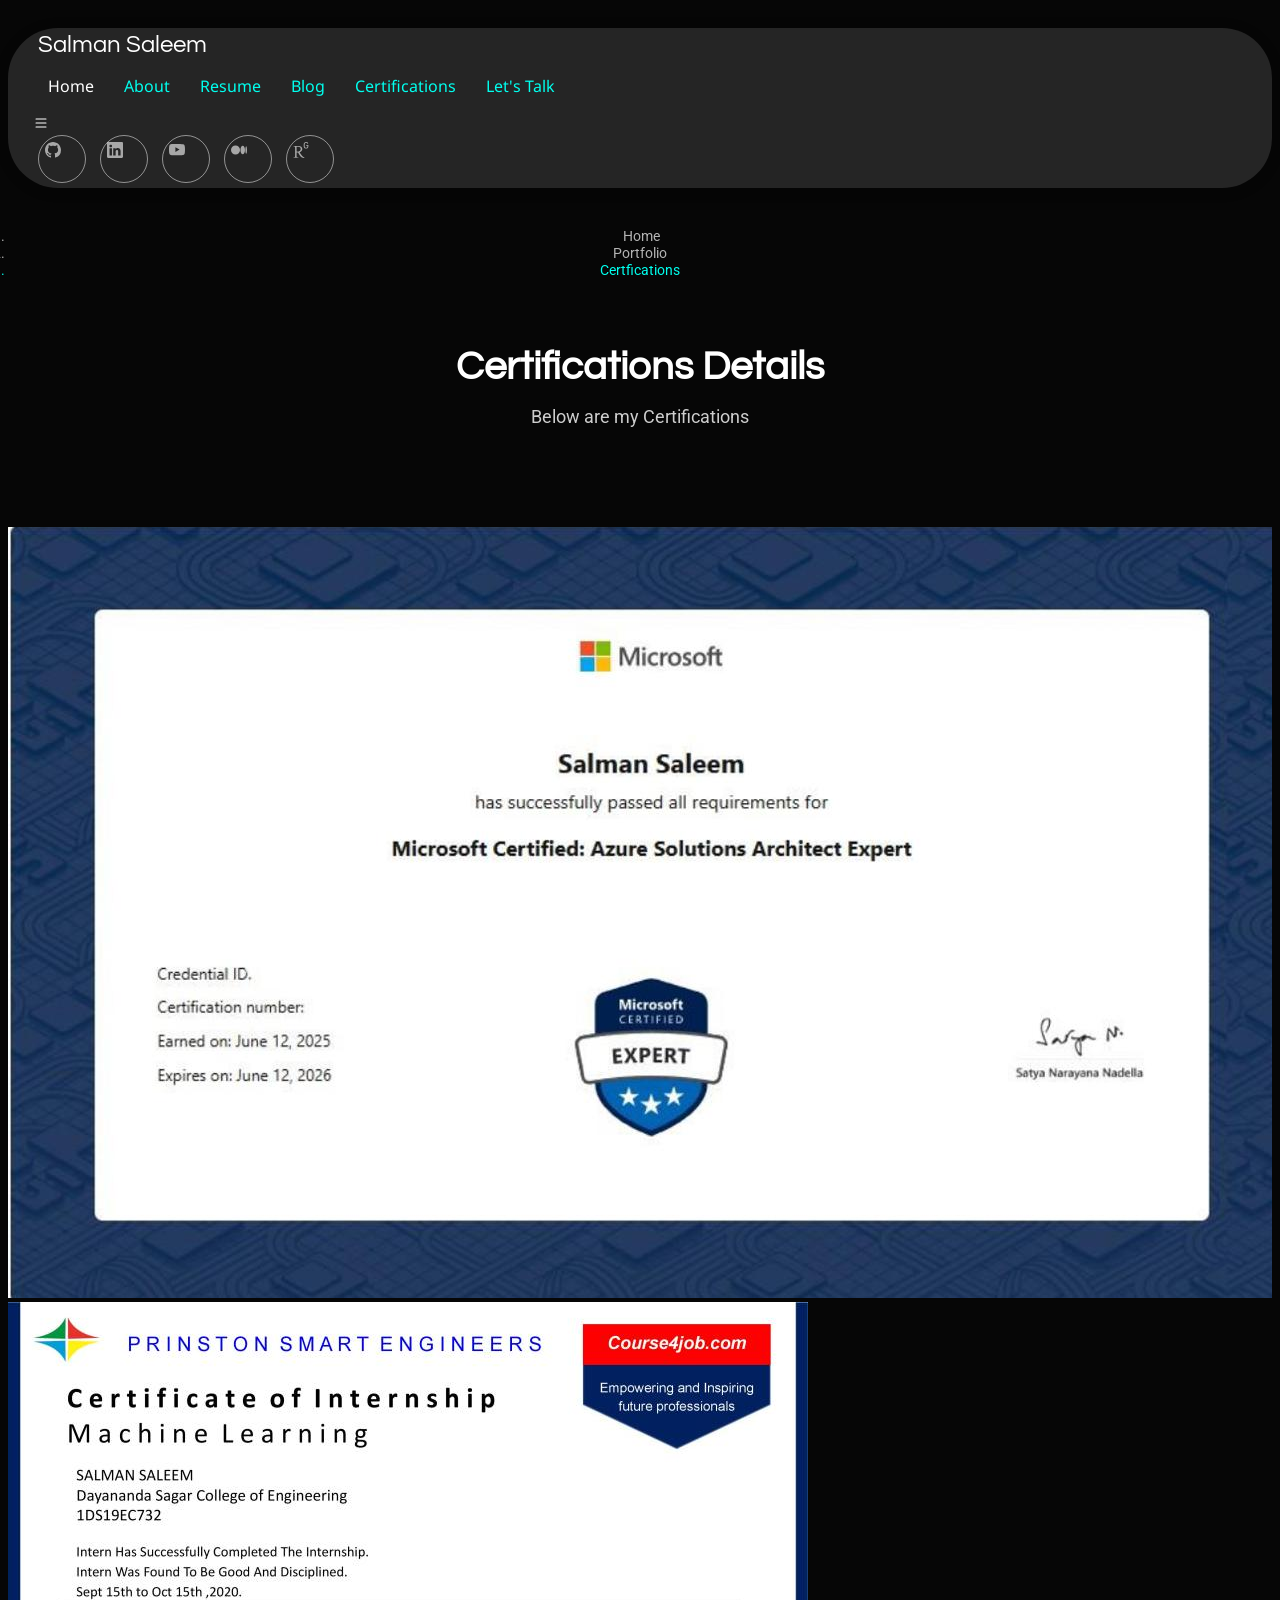
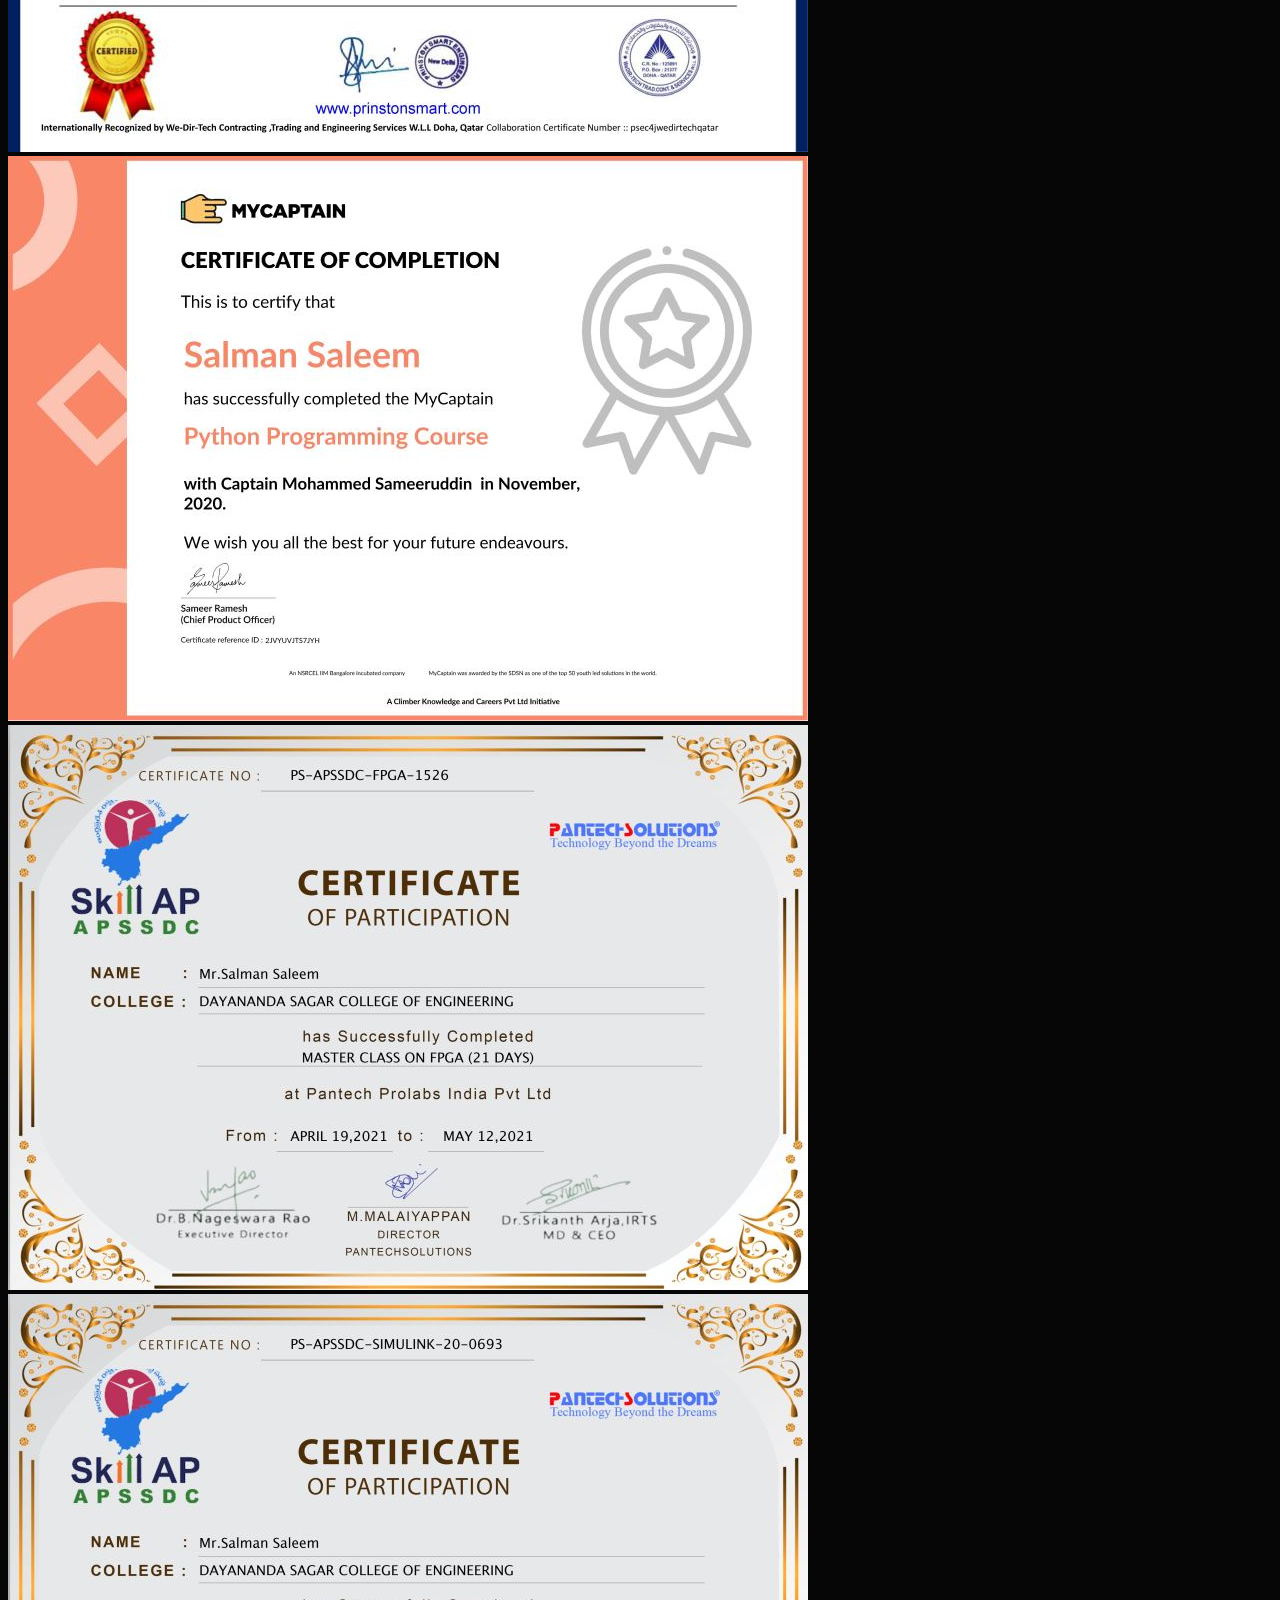
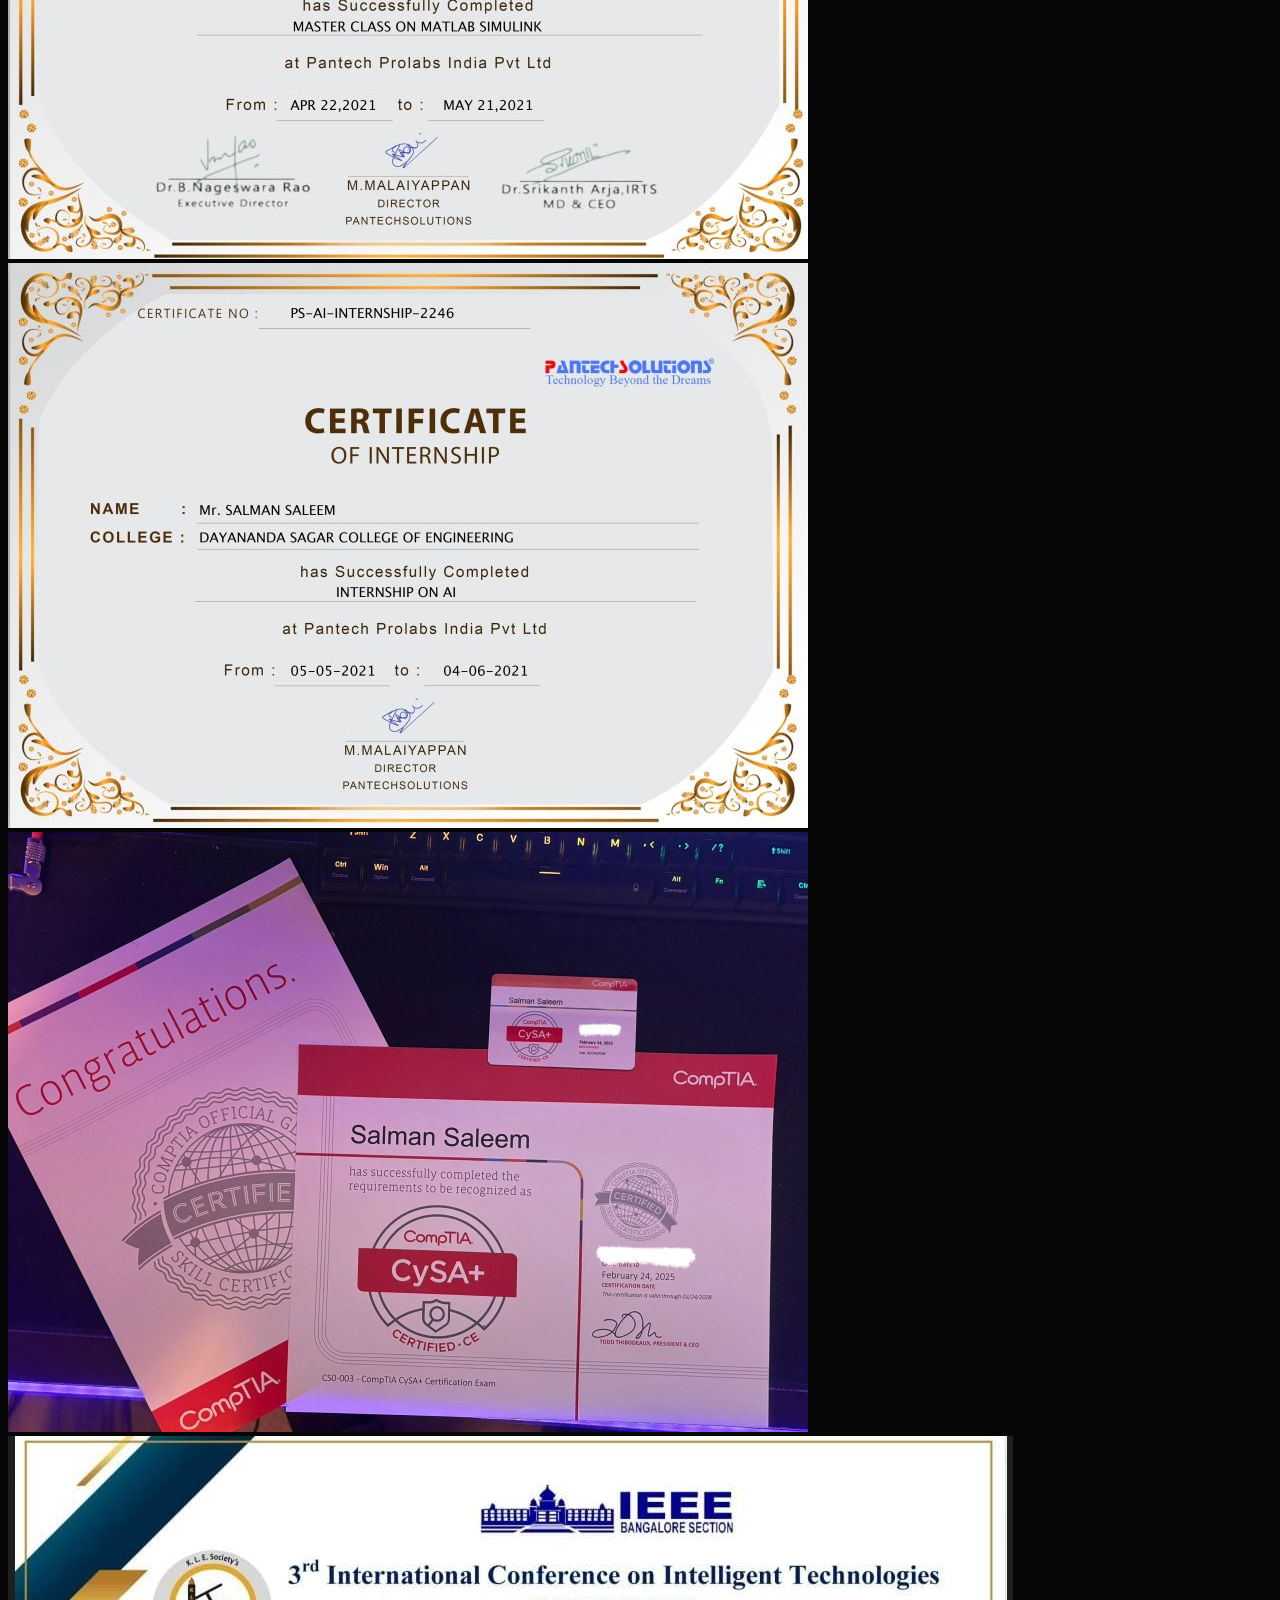
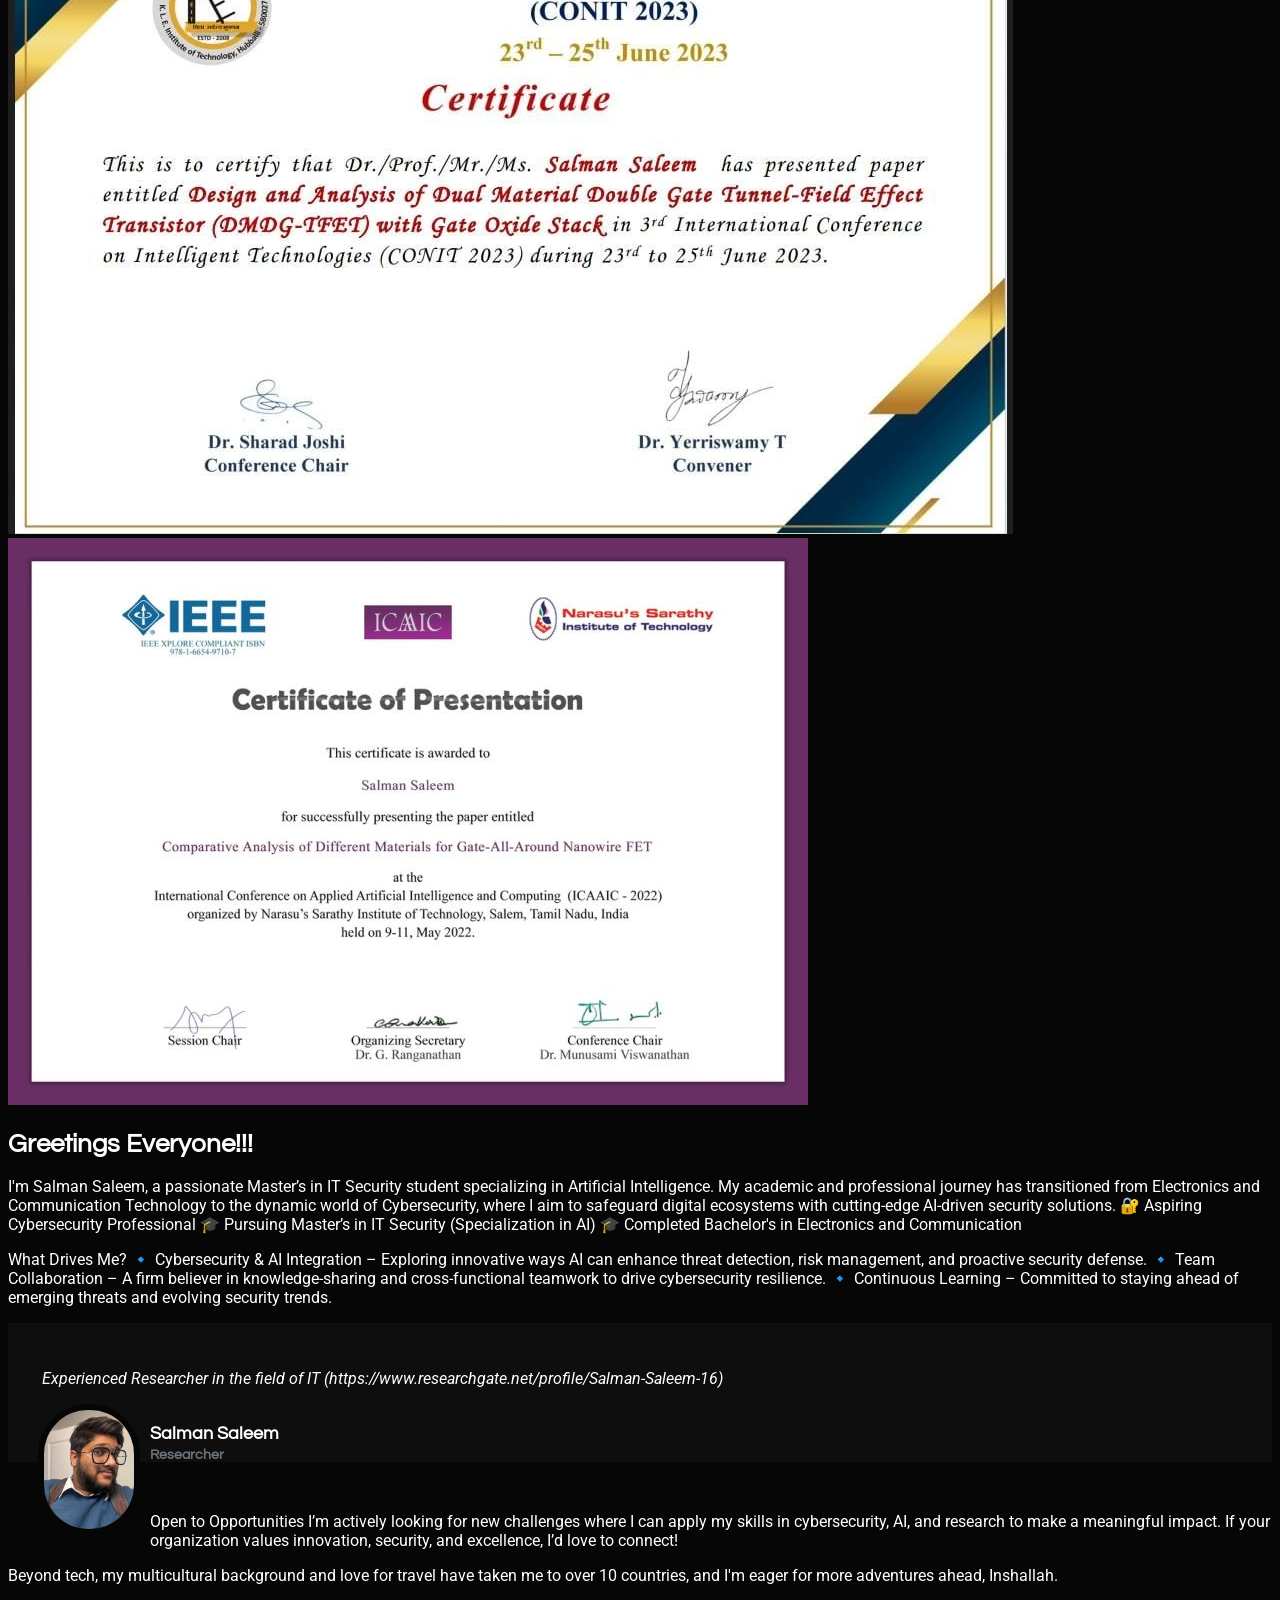
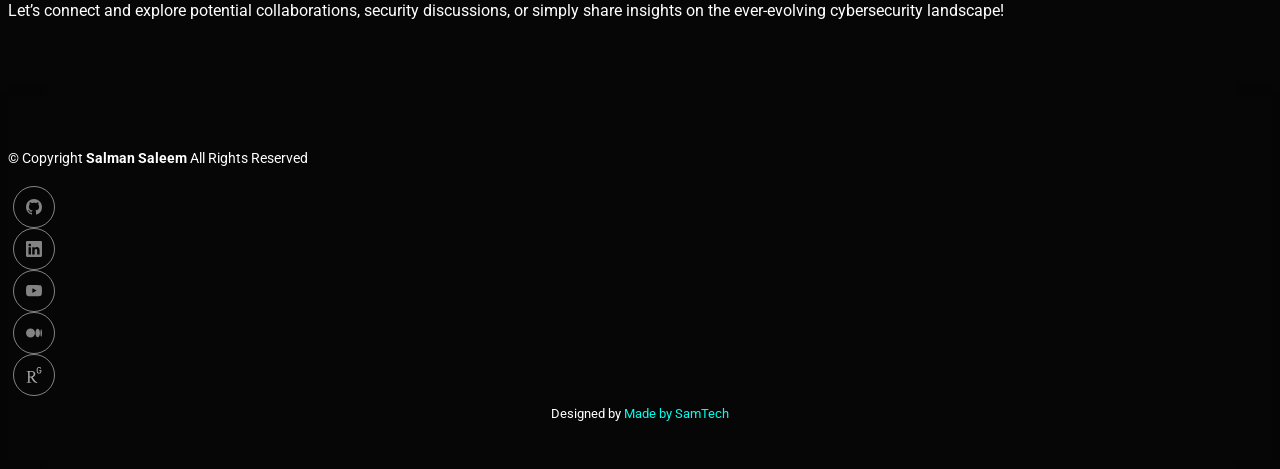
==== certifications.html @ a994460f "Update certifications.html" ====
<!DOCTYPE html>
<html lang="en">

<head>
  <meta charset="utf-8">
  <meta content="width=device-width, initial-scale=1.0" name="viewport">
  <title>Salman Saleem | Portfolio</title>
  <meta name="description" content="">
  <meta name="keywords" content="">

  <!-- Favicons -->
  <link href="assets/img/favicon.png" rel="icon">
  <link href="assets/img/apple-touch-icon.png" rel="apple-touch-icon">

  <!-- Fonts -->
  <link href="https://fonts.googleapis.com" rel="preconnect">
  <link href="https://fonts.gstatic.com" rel="preconnect" crossorigin>
  <link href="https://fonts.googleapis.com/css2?family=Roboto:ital,wght@0,100;0,300;0,400;0,500;0,700;0,900;1,100;1,300;1,400;1,500;1,700;1,900&family=Noto+Sans:ital,wght@0,100;0,200;0,300;0,400;0,500;0,600;0,700;0,800;0,900;1,100;1,200;1,300;1,400;1,500;1,600;1,700;1,800;1,900&family=Questrial:wght@400&display=swap" rel="stylesheet">

  <!-- Vendor CSS Files -->
  <link href="assets/vendor/bootstrap/css/bootstrap.min.css" rel="stylesheet">
  <link href="assets/vendor/bootstrap-icons/bootstrap-icons.css" rel="stylesheet">
  <link href="assets/vendor/aos/aos.css" rel="stylesheet">
  <link href="assets/vendor/glightbox/css/glightbox.min.css" rel="stylesheet">
  <link href="assets/vendor/swiper/swiper-bundle.min.css" rel="stylesheet">

  <!-- Main CSS File -->
  <link href="assets/css/main.css" rel="stylesheet">

  <!-- Custom rotating cards-->
  <link href="css/rotating-card.css" rel="stylesheet" />
  <link href="https://netdna.bootstrapcdn.com/font-awesome/4.5.0/css/font-awesome.min.css" rel="stylesheet" />

  <!-- =======================================================
  * Template Name: EasyFolio
  * Template URL: https://bootstrapmade.com/easyfolio-bootstrap-portfolio-template/
  * Updated: Feb 21 2025 with Bootstrap v5.3.3
  * Author: BootstrapMade.com
  * License: https://bootstrapmade.com/license/
  ======================================================== -->
  <style>

    .text-color-custom-dark{
      color: #858689;
    }
    /* Apply dark mode to the entire website */
/*.dark-mode {
  background-color: #121212;
  color: cyan;
}*/

/* Ensure sections inherit dark mode styles */
/*.dark-mode .header,
.dark-mode .footer,
.dark-mode .hero,
.dark-mode .about,
.dark-mode .services,
.dark-mode .contact,
.dark-mode .portfolio,
.dark-mode .resume {
  background-color: #1a1a1a;
  color: cyan;
}*/

/* Change links to cyan in dark mode */
/*.dark-mode a {
  color: cyan;
}*/

/* Adjust buttons in dark mode */
/*.dark-mode .btn {
  background: cyan;
  color: #1a1a1a;
  border: 1px solid cyan;
}

.dark-mode .btn:hover {
  background: #1a1a1a;
  color: cyan;
}*/

/* Navbar adjustments */
/*.dark-mode .navmenu ul li a {
  color: cyan !important;
}
*/
/* Change dark mode button */
/*.dark-mode-btn {
  background: #1a1a1a;
  color: cyan;
  border: 1px solid cyan;
  padding: 8px 15px;
  cursor: pointer;
  font-size: 14px;
  border-radius: 5px;
}

.dark-mode-btn:hover {
  background: cyan;
  color: #1a1a1a;
}

  .dark-mode {
    background-color: #121212;
    color: cyan;
  }
  .dark-mode .header, 
  .dark-mode .footer {
    background: #1a1a1a;
    color: cyan;
  }
  .dark-mode .hero {
    color: cyan;
  }
  .dark-mode-btn {
    background: #1a1a1a;
    color: cyan;
    border: 1px solid cyan;
    padding: 8px 15px;
    cursor: pointer;
    font-size: 14px;
    border-radius: 5px;
  }
  .dark-mode-btn:hover {
    background: cyan;
    color: #1a1a1a;
  }*/


.Cert_icons_about{
  width: 100px;
  height: 100px;
}
.form-control::placeholder { 
            color: grey;
}
input::placeholder {
    color: grey !important;
}
textarea::placeholder {
       color: grey !important;
}



/*changing text code*/
     .text-animation span {
        display: inline-block;
        opacity: 0;
        transition: opacity 0.5s ease-in-out;
      }
     .text-rotate-color {
          color: #00ffee;
        }
      /* Centering elements on mobile */
      /* Centering elements on mobile */
      @media (max-width: 767.98px) {
        .home-content h3{
          text-align: center;
        }
        .social-icons, .btn-group {
          justify-content: center;
        }
        h3.text-animation {
          display: flex;
          justify-content: center;
          text-align: center;
          margin-left:35px;
        }
        #changing-text{
          margin-left: 15px;
          color: var(--accent-color);
        }
        .text-rotate-color {
          color: #00ffee;
        }
      }

    .home-img{
  border-radius: 50%;
}
.home-img img {
  position: relative;
  top: 3rem;
  width: 32vw;
  height: 32vw;
  border-radius: 50%;
  box-shadow: 0 0 25px var(--main-color);
  cursor: pointer;
  transition: 0.4s ease-in-out;
}
.home-img img:hover{
  box-shadow: 0 0 25px var(--main-color),
              0 0 50px var(--main-color),
              0 0 100px var(--main-color);
}
.header-social-links a {
    display: flex;
    align-items: center;
    justify-content: center;
    width: 40px;
    height: 40px;
    border-radius: 50%;
    border: 1px solid
 color-mix(in srgb, var(--default-color), transparent 50%);
    font-size: 16px;
    color: 
 color-mix(in srgb, var(--default-color), transparent 50%);
    margin: 0 5px;
    transition: 0.3s;
  padding-top: 6px;
</style>

</head>

<body class="index-page dark-background" >

  <header id="header" class="header d-flex align-items-center sticky-top">
    <div class="header-container container-fluid container-xl position-relative d-flex align-items-center justify-content-between dark-background">

      <a href="index.html" class="logo d-flex align-items-center me-auto me-xl-0">
        <!-- Uncomment the line below if you also wish to use an image logo -->
        <!-- <img src="assets/img/logo.webp" alt=""> -->
        <h1 class="sitename">Salman Saleem</h1>
      </a>

      <nav id="navmenu" class="navmenu">
        <ul>
          <li><a href="#hero" class="active">Home</a></li>
          <li><a href="#about">About</a></li>
          <li><a href="#resume">Resume</a></li>
          <li><a href="https://medium.com/@salmansaleem9903">Blog</a></li>
          <!--<li><a href="#Trophies">Certifications</a></li>-->
          <!--<li class="dropdown"><a href="#"><span>Dropdown</span> <i class="bi bi-chevron-down toggle-dropdown"></i></a>
            <ul>
              <li><a href="#">Dropdown 1</a></li>
              <li class="dropdown"><a href="#"><span>Deep Dropdown</span> <i class="bi bi-chevron-down toggle-dropdown"></i></a>
                <ul>
                  <li><a href="#">Deep Dropdown 1</a></li>
                  <li><a href="#">Deep Dropdown 2</a></li>
                  <li><a href="#">Deep Dropdown 3</a></li>
                  <li><a href="#">Deep Dropdown 4</a></li>
                  <li><a href="#">Deep Dropdown 5</a></li>
                </ul>
              </li>
              <li><a href="#">Dropdown 2</a></li>
              <li><a href="#">Dropdown 3</a></li>
              <li><a href="#">Dropdown 4</a></li>
            </ul>
          </li>-->
          <li><a href="certifications.html">Certifications</a></li>
          <li><a href="#contact">Let's Talk</a></li>
        </ul>
        <svg xmlns="http://www.w3.org/2000/svg" width="16" height="16" fill="currentColor" class="mobile-nav-toggle d-xl-none bi bi-list" viewBox="0 0 16 16">
          <path fill-rule="evenodd" d="M2.5 12a.5.5 0 0 1 .5-.5h10a.5.5 0 0 1 0 1H3a.5.5 0 0 1-.5-.5m0-4a.5.5 0 0 1 .5-.5h10a.5.5 0 0 1 0 1H3a.5.5 0 0 1-.5-.5m0-4a.5.5 0 0 1 .5-.5h10a.5.5 0 0 1 0 1H3a.5.5 0 0 1-.5-.5"/>
        </svg>
      </nav>
      <!--<button id="darkModeToggle" class="dark-mode-btn">🌙</button>-->

      <!--<div class="header-social-links"> -->
        <div class="header-social-links d-flex justify-content-center">
        <!--<a href="#" class="twitter">
             <svg xmlns="http://www.w3.org/2000/svg" width="16" height="16" fill="currentColor" class="bi bi-twitter" viewBox="0 0 16 16">
                <path d="M5.026 15c6.038 0 9.341-5.003 9.341-9.334q.002-.211-.006-.422A6.7 6.7 0 0 0 16 3.542a6.7 6.7 0 0 1-1.889.518 3.3 3.3 0 0 0 1.447-1.817 6.5 6.5 0 0 1-2.087.793A3.286 3.286 0 0 0 7.875 6.03a9.32 9.32 0 0 1-6.767-3.429 3.29 3.29 0 0 0 1.018 4.382A3.3 3.3 0 0 1 .64 6.575v.045a3.29 3.29 0 0 0 2.632 3.218 3.2 3.2 0 0 1-.865.115 3 3 0 0 1-.614-.057 3.28 3.28 0 0 0 3.067 2.277A6.6 6.6 0 0 1 .78 13.58a6 6 0 0 1-.78-.045A9.34 9.34 0 0 0 5.026 15"/>
            </svg>
        </a>-->
        <a href="https://github.com/salmansaleem5123" class="github">
          <svg xmlns="http://www.w3.org/2000/svg" width="16" height="16" fill="currentColor" class="bi bi-github" viewBox="0 0 16 16">
            <path d="M8 0C3.58 0 0 3.58 0 8c0 3.54 2.29 6.53 5.47 7.59.4.07.55-.17.55-.38 0-.19-.01-.82-.01-1.49-2.01.37-2.53-.49-2.69-.94-.09-.23-.48-.94-.82-1.13-.28-.15-.68-.52-.01-.53.63-.01 1.08.58 1.23.82.72 1.21 1.87.87 2.33.66.07-.52.28-.87.51-1.07-1.78-.2-3.64-.89-3.64-3.95 0-.87.31-1.59.82-2.15-.08-.2-.36-1.02.08-2.12 0 0 .67-.21 2.2.82.64-.18 1.32-.27 2-.27s1.36.09 2 .27c1.53-1.04 2.2-.82 2.2-.82.44 1.1.16 1.92.08 2.12.51.56.82 1.27.82 2.15 0 3.07-1.87 3.75-3.65 3.95.29.25.54.73.54 1.48 0 1.07-.01 1.93-.01 2.2 0 .21.15.46.55.38A8.01 8.01 0 0 0 16 8c0-4.42-3.58-8-8-8"/>
          </svg>
        </a>
        <a href="https://www.linkedin.com/in/salmansaleem5123/" class="linkedin">
          <svg xmlns="http://www.w3.org/2000/svg" width="16" height="16" fill="currentColor" class="bi bi-linkedin" viewBox="0 0 16 16">
            <path d="M0 1.146C0 .513.526 0 1.175 0h13.65C15.474 0 16 .513 16 1.146v13.708c0 .633-.526 1.146-1.175 1.146H1.175C.526 16 0 15.487 0 14.854zm4.943 12.248V6.169H2.542v7.225zm-1.2-8.212c.837 0 1.358-.554 1.358-1.248-.015-.709-.52-1.248-1.342-1.248S2.4 3.226 2.4 3.934c0 .694.521 1.248 1.327 1.248zm4.908 8.212V9.359c0-.216.016-.432.08-.586.173-.431.568-.878 1.232-.878.869 0 1.216.662 1.216 1.634v3.865h2.401V9.25c0-2.22-1.184-3.252-2.764-3.252-1.274 0-1.845.7-2.165 1.193v.025h-.016l.016-.025V6.169h-2.4c.03.678 0 7.225 0 7.225z"/>
          </svg>   
        </a>
        <a href="https://www.youtube.com/@salmansaleem3989" class="youtube">
          <svg xmlns="http://www.w3.org/2000/svg" width="16" height="16" fill="currentColor" class="bi bi-youtube" viewBox="0 0 16 16">
              <path d="M8.051 1.999h.089c.822.003 4.987.033 6.11.335a2.01 2.01 0 0 1 1.415 1.42c.101.38.172.883.22 1.402l.01.104.022.26.008.104c.065.914.073 1.77.074 1.957v.075c-.001.194-.01 1.108-.082 2.06l-.008.105-.009.104c-.05.572-.124 1.14-.235 1.558a2.01 2.01 0 0 1-1.415 1.42c-1.16.312-5.569.334-6.18.335h-.142c-.309 0-1.587-.006-2.927-.052l-.17-.006-.087-.004-.171-.007-.171-.007c-1.11-.049-2.167-.128-2.654-.26a2.01 2.01 0 0 1-1.415-1.419c-.111-.417-.185-.986-.235-1.558L.09 9.82l-.008-.104A31 31 0 0 1 0 7.68v-.123c.002-.215.01-.958.064-1.778l.007-.103.003-.052.008-.104.022-.26.01-.104c.048-.519.119-1.023.22-1.402a2.01 2.01 0 0 1 1.415-1.42c.487-.13 1.544-.21 2.654-.26l.17-.007.172-.006.086-.003.171-.007A100 100 0 0 1 7.858 2zM6.4 5.209v4.818l4.157-2.408z"/>
          </svg>
        </a>
        <a href="https://medium.com/@salmansaleem9903" class="medium">
          <svg xmlns="http://www.w3.org/2000/svg" width="16" height="16" fill="currentColor" class="bi bi-medium" viewBox="0 0 16 16">
  <path d="M9.025 8c0 2.485-2.02 4.5-4.513 4.5A4.506 4.506 0 0 1 0 8c0-2.486 2.02-4.5 4.512-4.5A4.506 4.506 0 0 1 9.025 8m4.95 0c0 2.34-1.01 4.236-2.256 4.236S9.463 10.339 9.463 8c0-2.34 1.01-4.236 2.256-4.236S13.975 5.661 13.975 8M16 8c0 2.096-.355 3.795-.794 3.795-.438 0-.793-1.7-.793-3.795 0-2.096.355-3.795.794-3.795.438 0 .793 1.699.793 3.795"/>
</svg>
        </a>
        <a href="https://www.researchgate.net/profile/Salman-Saleem-16?ev=hdr_xprf" class="researchgate">
          <svg role="img" viewBox="0 0 16 16" xmlns="http://www.w3.org/2000/svg" id="Researchgate--Streamline-Simple-Icons" height="16" width="16">
  <path d="M13.057333333333332 0c-0.5453333333333332 0 -1.0053333333333332 0.12666666666666665 -1.382 0.3766666666666666 -0.3753333333333333 0.2513333333333333 -0.6466666666666666 0.624 -0.8086666666666666 1.1199999999999999a2.1286666666666667 2.1286666666666667 0 0 0 -0.07466666666666666 0.29133333333333333 5.576666666666666 5.576666666666666 0 0 0 -0.052 0.35333333333333333 6 6 0 0 0 -0.03333333333333333 0.48466666666666663c-0.006666666666666666 0.18799999999999997 -0.008666666666666666 0.414 -0.008666666666666666 0.6773333333333333a20.74733333333333 20.748666666666665 0 0 0 0.009333333333333332 0.6779999999999999 6 6 0 0 0 0.03333333333333333 0.48466666666666663 5.297333333333333 5.297333333333333 0 0 0 0.05133333333333333 0.35333333333333333h-0.003333333333333333a2.2226666666666666 2.2226666666666666 0 0 0 0.07533333333333334 0.292c0.16333333333333333 0.4953333333333333 0.43333333333333335 0.8686666666666666 0.8093333333333332 1.1199999999999999 0.3766666666666666 0.25066666666666665 0.8373333333333333 0.37599999999999995 1.3833333333333333 0.37599999999999995 0.5333333333333333 0 1.024 -0.142 1.4033333333333333 -0.40199999999999997 0.37999999999999995 -0.26 0.6266666666666666 -0.6106666666666667 0.7833333333333333 -1.0999999999999999 0.050666666666666665 -0.15666666666666665 0.09 -0.372 0.118 -0.62a7.266666666666667 7.266666666666667 0 0 0 0.028666666666666663 -0.8046666666666666v-0.5466666666666666c0 -0.06333333333333332 -0.03133333333333333 -0.09466666666666665 -0.09333333333333334 -0.09466666666666665h-2.0426666666666664c-0.06266666666666666 0 -0.09333333333333334 0.03133333333333333 -0.09333333333333334 0.09399999999999999v0.6373333333333333c0 0.06266666666666666 0.030666666666666665 0.09333333333333334 0.09333333333333334 0.09333333333333334h1.1106666666666665c0.03733333333333333 0 0.056 0.019999999999999997 0.056 0.057333333333333326 0 0.24 0 0.41333333333333333 -0.023999999999999997 0.5766666666666667 -0.025333333333333333 0.16266666666666665 -0.06666666666666667 0.298 -0.09799999999999999 0.40399999999999997 -0.072 0.25666666666666665 -0.23199999999999998 0.44266666666666665 -0.42533333333333334 0.584 -0.1933333333333333 0.1413333333333333 -0.492 0.2333333333333333 -0.8180000000000001 0.2333333333333333 -0.36333333333333334 0 -0.6006666666666667 -0.09999999999999999 -0.8066666666666666 -0.2353333333333333 -0.204 -0.13533333333333333 -0.3446666666666667 -0.30266666666666664 -0.44666666666666666 -0.61a2.0906666666666665 2.0906666666666665 0 0 1 -0.09799999999999999 -0.508 11.577333333333332 11.578 0 0 1 -0.02266666666666667 -0.43733333333333335c-0.006666666666666666 -0.17333333333333334 -0.009333333333333332 -0.3813333333333333 -0.009333333333333332 -0.6259999999999999a17.600666666666665 17.601999999999997 0 0 1 0.009333333333333332 -0.6253333333333333 10.547333333333333 10.547999999999998 0 0 1 0.023333333333333334 -0.43733333333333335 2.1266666666666665 2.1266666666666665 0 0 1 0.09866666666666665 -0.5066666666666666 1.2599999999999998 1.2599999999999998 0 0 1 0.49466666666666664 -0.6733333333333333c0.2293333333333333 -0.16266666666666665 0.3953333333333333 -0.23466666666666663 0.758 -0.23466666666666663 0.33866666666666667 0 0.5433333333333332 0.064 0.7626666666666666 0.20199999999999999 0.22 0.13799999999999998 0.352 0.32799999999999996 0.5093333333333333 0.6166666666666667 0.03133333333333333 0.06266666666666666 0.074 0.07866666666666666 0.132 0.04666666666666667l0.696 -0.2866666666666666c0.049999999999999996 -0.032 0.06 -0.07666666666666666 0.028 -0.13266666666666665a2.3659999999999997 2.3659999999999997 0 0 0 -0.31066666666666665 -0.49466666666666664 2 2 0 0 0 -0.45266666666666666 -0.4046666666666666 2.208666666666667 2.208666666666667 0 0 0 -0.602 -0.2733333333333333A2.7119999999999997 2.7119999999999997 0 0 0 13.057333333333332 0zM5.478 3.8906666666666667c-1.1266666666666665 0 -2.024 0.057333333333333326 -2.8646666666666665 0.057333333333333326 -0.7639999999999999 0 -1.5273333333333332 0 -2.0046666666666666 -0.019333333333333334v0.5539999999999999l0.7253333333333334 0.13333333333333333c0.496 0.09599999999999999 0.7826666666666666 0.3253333333333333 0.7826666666666666 1.5093333333333332v7.525333333333333c0 1.1846666666666665 -0.2866666666666666 1.4133333333333333 -0.7826666666666666 1.5086666666666666l-0.7253333333333334 0.13333333333333333v0.5546666666666666c0.5153333333333333 -0.019333333333333334 1.4133333333333333 -0.057333333333333326 2.3099999999999996 -0.057333333333333326 0.86 0 1.9673333333333334 0.038 2.4446666666666665 0.057333333333333326v-0.5539999999999999l-0.9933333333333333 -0.13333333333333333c-0.5153333333333333 -0.07666666666666666 -0.7826666666666666 -0.32466666666666666 -0.7826666666666666 -1.5093333333333332v-3.189333333333333c0.4586666666666666 0.038 0.86 0.038 1.4706666666666666 0.038 1.1653333333333333 2.082 2.2733333333333334 3.648 2.9033333333333333 4.373333333333333 0.5733333333333333 0.688 1.4513333333333334 1.1273333333333333 2.559333333333333 1.1273333333333333 0.32466666666666666 0 0.6686666666666665 -0.057333333333333326 0.8786666666666667 -0.15333333333333332v-0.496c-0.6873333333333332 0 -1.3753333333333333 -0.4773333333333333 -1.8719999999999999 -1.012 -0.84 -0.9173333333333332 -1.9666666666666668 -2.388 -2.9033333333333333 -4.049333333333333 1.5466666666666664 -0.36333333333333334 2.6933333333333334 -1.8146666666666667 2.6933333333333334 -3.2666666666666666 0 -2.1386666666666665 -1.6613333333333333 -3.132 -3.8386666666666667 -3.132zm-0.3433333333333333 0.86c1.604 0 2.559333333333333 0.84 2.559333333333333 2.368 0 1.5086666666666666 -1.0313333333333332 2.521333333333333 -2.7313333333333336 2.521333333333333 -0.6493333333333333 0 -0.9359999999999999 -0.019999999999999997 -1.3753333333333333 -0.057333333333333326v-4.793333333333333c0.44 -0.03933333333333333 1.0313333333333332 -0.03933333333333333 1.5466666666666664 -0.03933333333333333z" fill="#a8a8a8" stroke-width="0.6667"></path>
</svg>
        </a>
        <!--<a href="#" class="instagram">
          <svg xmlns="http://www.w3.org/2000/svg" width="16" height="16" fill="currentColor" class="bi bi-instagram" viewBox="0 0 16 16">
            <path d="M8 0C5.829 0 5.556.01 4.703.048 3.85.088 3.269.222 2.76.42a3.9 3.9 0 0 0-1.417.923A3.9 3.9 0 0 0 .42 2.76C.222 3.268.087 3.85.048 4.7.01 5.555 0 5.827 0 8.001c0 2.172.01 2.444.048 3.297.04.852.174 1.433.372 1.942.205.526.478.972.923 1.417.444.445.89.719 1.416.923.51.198 1.09.333 1.942.372C5.555 15.99 5.827 16 8 16s2.444-.01 3.298-.048c.851-.04 1.434-.174 1.943-.372a3.9 3.9 0 0 0 1.416-.923c.445-.445.718-.891.923-1.417.197-.509.332-1.09.372-1.942C15.99 10.445 16 10.173 16 8s-.01-2.445-.048-3.299c-.04-.851-.175-1.433-.372-1.941a3.9 3.9 0 0 0-.923-1.417A3.9 3.9 0 0 0 13.24.42c-.51-.198-1.092-.333-1.943-.372C10.443.01 10.172 0 7.998 0zm-.717 1.442h.718c2.136 0 2.389.007 3.232.046.78.035 1.204.166 1.486.275.373.145.64.319.92.599s.453.546.598.92c.11.281.24.705.275 1.485.039.843.047 1.096.047 3.231s-.008 2.389-.047 3.232c-.035.78-.166 1.203-.275 1.485a2.5 2.5 0 0 1-.599.919c-.28.28-.546.453-.92.598-.28.11-.704.24-1.485.276-.843.038-1.096.047-3.232.047s-2.39-.009-3.233-.047c-.78-.036-1.203-.166-1.485-.276a2.5 2.5 0 0 1-.92-.598 2.5 2.5 0 0 1-.6-.92c-.109-.281-.24-.705-.275-1.485-.038-.843-.046-1.096-.046-3.233s.008-2.388.046-3.231c.036-.78.166-1.204.276-1.486.145-.373.319-.64.599-.92s.546-.453.92-.598c.282-.11.705-.24 1.485-.276.738-.034 1.024-.044 2.515-.045zm4.988 1.328a.96.96 0 1 0 0 1.92.96.96 0 0 0 0-1.92m-4.27 1.122a4.109 4.109 0 1 0 0 8.217 4.109 4.109 0 0 0 0-8.217m0 1.441a2.667 2.667 0 1 1 0 5.334 2.667 2.667 0 0 1 0-5.334"/>
          </svg>
        </a>
        <a href="#" class="facebook">
          <svg xmlns="http://www.w3.org/2000/svg" width="16" height="16" fill="currentColor" class="bi bi-facebook" viewBox="0 0 16 16">
            <path d="M16 8.049c0-4.446-3.582-8.05-8-8.05C3.58 0-.002 3.603-.002 8.05c0 4.017 2.926 7.347 6.75 7.951v-5.625h-2.03V8.05H6.75V6.275c0-2.017 1.195-3.131 3.022-3.131.876 0 1.791.157 1.791.157v1.98h-1.009c-.993 0-1.303.621-1.303 1.258v1.51h2.218l-.354 2.326H9.25V16c3.824-.604 6.75-3.934 6.75-7.951"/>
          </svg>
        </a>-->
       
      </div>

    </div>
  </header>
<!-- end of header segment-->
  
  <main class="main">

    <!-- Page Title -->
    <div class="page-title dark-background"">
      <div class="breadcrumbs">
        <nav aria-label="breadcrumb">
          <ol class="breadcrumb">
            <li class="breadcrumb-item"><a href="#"><i class="bi bi-house"></i> Home</a></li>
            <li class="breadcrumb-item"><a href="#">Portfolio</a></li>
            <li class="breadcrumb-item active current">Certfications</li>
          </ol>
        </nav>
      </div>

      <div class="title-wrapper dark-background">
        <h1>Certifications Details</h1>
        <p>Below are my Certifications</p>
      </div>
    </div><!-- End Page Title -->

    <!-- Portfolio Details Section -->
    <section id="portfolio-details" class="portfolio-details section">

      <div class="container" data-aos="fade-up">

        <div class="row gy-4 g-lg-5">
          <div class="col-lg-6">
            <img src="assets/img/portfolio/azure_SA_Expert.jpeg" class="img-fluid mb-4" alt="">
            <img src="assets/img/portfolio/cert_7.jpeg" class="img-fluid mb-4" alt="">
            <img src="assets/img/portfolio/cert_6.jpeg" class="img-fluid mb-4" alt="">
            <img src="assets/img/portfolio/cert_5.jpeg" class="img-fluid mb-4" alt="">
            <img src="assets/img/portfolio/cert_4.jpeg" class="img-fluid mb-4" alt="">
            <img src="assets/img/portfolio/cert_3.jpeg" class="img-fluid mb-4" alt="">
            <img src="assets/img/portfolio/cysa_cert.jpeg" class="img-fluid mb-4" alt="">
            <img src="assets/img/portfolio/cert_ieee.jpeg" class="img-fluid mb-4" alt="">
            <img src="assets/img/portfolio/cert_ieee_2.jpeg" class="img-fluid mb-4" alt="">
          </div>

          <div class="col-lg-6">

            <div class="position-sticky" style="top: 40px">
              <div class="portfolio-description">
                <h2>Greetings Everyone!!!</h2>
                <p>
                  I'm Salman Saleem, a passionate Master’s in IT Security student specializing in Artificial Intelligence. My academic and professional journey has transitioned from Electronics and Communication Technology to the dynamic world of Cybersecurity, where I aim to safeguard digital ecosystems with cutting-edge AI-driven security solutions.

🔐 Aspiring Cybersecurity Professional
🎓 Pursuing Master’s in IT Security (Specialization in AI)
🎓 Completed Bachelor's in Electronics and Communication
                </p>
                <p>
                 What Drives Me?
🔹 Cybersecurity & AI Integration – Exploring innovative ways AI can enhance threat detection, risk management, and proactive security defense.
🔹 Team Collaboration – A firm believer in knowledge-sharing and cross-functional teamwork to drive cybersecurity resilience.
🔹 Continuous Learning – Committed to staying ahead of emerging threats and evolving security trends.
                </p>

                <div class="testimonial-item">
                  <p>
                    <i class="bi bi-quote quote-icon-left"></i>
                    <span>Experienced Researcher in the field of IT (https://www.researchgate.net/profile/Salman-Saleem-16)
</span>
                    <i class="bi bi-quote quote-icon-right"></i>
                  </p>
                  <div>
                    <img src="assets/img/salman_photo_05.jpeg" class="testimonial-img" alt="">
                    <h3>Salman Saleem</h3>
                    <h4>Researcher</h4>
                  </div>
                </div>

                <p>
                  Open to Opportunities
I’m actively looking for new challenges where I can apply my skills in cybersecurity, AI, and research to make a meaningful impact. If your organization values innovation, security, and excellence, I’d love to connect!

                </p>

                <p>
                  Beyond tech, my multicultural background and love for travel have taken me to over 10 countries, and I'm eager for more adventures ahead, Inshallah.
                </p>
                <p>Let’s connect and explore potential collaborations, security discussions, or simply share insights on the ever-evolving cybersecurity landscape!</p>

              </div>

              <!--<div class="portfolio-info mt-5">
                <h3>Project information</h3>
                <ul>
                  <li><strong>Category</strong> Web design</li>
                  <li><strong>Client</strong> ASU Company</li>
                  <li><strong>Project date</strong> 01 March, 2020</li>
                  <li><strong>Project URL</strong> <a href="#">www.example.com</a></li>
                  <li><a href="#" class="btn-visit align-self-start">Visit Website</a></li>
                </ul>
              </div>-->
            </div>

          </div>
        </div>

      </div>

    </section><!-- /Portfolio Details Section -->




  </main>
<!--Footer segment-->
  <footer id="footer" class="footer">

    <div class="container">
      <div class="copyright text-center ">
        <p>© <span>Copyright</span> <strong class="px-1 sitename">Salman Saleem</strong> <span>All Rights Reserved</span></p>
      </div>
      <div class="social-links d-flex justify-content-center">
               <a href="https://github.com/salmansaleem5123" class="github">
          <svg xmlns="http://www.w3.org/2000/svg" width="16" height="16" fill="currentColor" class="bi bi-github" viewBox="0 0 16 16">
            <path d="M8 0C3.58 0 0 3.58 0 8c0 3.54 2.29 6.53 5.47 7.59.4.07.55-.17.55-.38 0-.19-.01-.82-.01-1.49-2.01.37-2.53-.49-2.69-.94-.09-.23-.48-.94-.82-1.13-.28-.15-.68-.52-.01-.53.63-.01 1.08.58 1.23.82.72 1.21 1.87.87 2.33.66.07-.52.28-.87.51-1.07-1.78-.2-3.64-.89-3.64-3.95 0-.87.31-1.59.82-2.15-.08-.2-.36-1.02.08-2.12 0 0 .67-.21 2.2.82.64-.18 1.32-.27 2-.27s1.36.09 2 .27c1.53-1.04 2.2-.82 2.2-.82.44 1.1.16 1.92.08 2.12.51.56.82 1.27.82 2.15 0 3.07-1.87 3.75-3.65 3.95.29.25.54.73.54 1.48 0 1.07-.01 1.93-.01 2.2 0 .21.15.46.55.38A8.01 8.01 0 0 0 16 8c0-4.42-3.58-8-8-8"/>
          </svg>
        </a>
        <a href="https://www.linkedin.com/in/salmansaleem5123/" class="linkedin">
          <svg xmlns="http://www.w3.org/2000/svg" width="16" height="16" fill="currentColor" class="bi bi-linkedin" viewBox="0 0 16 16">
            <path d="M0 1.146C0 .513.526 0 1.175 0h13.65C15.474 0 16 .513 16 1.146v13.708c0 .633-.526 1.146-1.175 1.146H1.175C.526 16 0 15.487 0 14.854zm4.943 12.248V6.169H2.542v7.225zm-1.2-8.212c.837 0 1.358-.554 1.358-1.248-.015-.709-.52-1.248-1.342-1.248S2.4 3.226 2.4 3.934c0 .694.521 1.248 1.327 1.248zm4.908 8.212V9.359c0-.216.016-.432.08-.586.173-.431.568-.878 1.232-.878.869 0 1.216.662 1.216 1.634v3.865h2.401V9.25c0-2.22-1.184-3.252-2.764-3.252-1.274 0-1.845.7-2.165 1.193v.025h-.016l.016-.025V6.169h-2.4c.03.678 0 7.225 0 7.225z"/>
          </svg>   
        </a>
        <a href="https://www.youtube.com/@salmansaleem3989" class="youtube">
          <svg xmlns="http://www.w3.org/2000/svg" width="16" height="16" fill="currentColor" class="bi bi-youtube" viewBox="0 0 16 16">
              <path d="M8.051 1.999h.089c.822.003 4.987.033 6.11.335a2.01 2.01 0 0 1 1.415 1.42c.101.38.172.883.22 1.402l.01.104.022.26.008.104c.065.914.073 1.77.074 1.957v.075c-.001.194-.01 1.108-.082 2.06l-.008.105-.009.104c-.05.572-.124 1.14-.235 1.558a2.01 2.01 0 0 1-1.415 1.42c-1.16.312-5.569.334-6.18.335h-.142c-.309 0-1.587-.006-2.927-.052l-.17-.006-.087-.004-.171-.007-.171-.007c-1.11-.049-2.167-.128-2.654-.26a2.01 2.01 0 0 1-1.415-1.419c-.111-.417-.185-.986-.235-1.558L.09 9.82l-.008-.104A31 31 0 0 1 0 7.68v-.123c.002-.215.01-.958.064-1.778l.007-.103.003-.052.008-.104.022-.26.01-.104c.048-.519.119-1.023.22-1.402a2.01 2.01 0 0 1 1.415-1.42c.487-.13 1.544-.21 2.654-.26l.17-.007.172-.006.086-.003.171-.007A100 100 0 0 1 7.858 2zM6.4 5.209v4.818l4.157-2.408z"/>
          </svg>
        </a>
        <a href="https://medium.com/@salmansaleem9903" class="medium">
          <svg xmlns="http://www.w3.org/2000/svg" width="16" height="16" fill="currentColor" class="bi bi-medium" viewBox="0 0 16 16">
  <path d="M9.025 8c0 2.485-2.02 4.5-4.513 4.5A4.506 4.506 0 0 1 0 8c0-2.486 2.02-4.5 4.512-4.5A4.506 4.506 0 0 1 9.025 8m4.95 0c0 2.34-1.01 4.236-2.256 4.236S9.463 10.339 9.463 8c0-2.34 1.01-4.236 2.256-4.236S13.975 5.661 13.975 8M16 8c0 2.096-.355 3.795-.794 3.795-.438 0-.793-1.7-.793-3.795 0-2.096.355-3.795.794-3.795.438 0 .793 1.699.793 3.795"/>
</svg>
        </a>
        <a href="https://www.researchgate.net/profile/Salman-Saleem-16?ev=hdr_xprf" class="researchgate">
          <svg role="img" viewBox="0 0 16 16" xmlns="http://www.w3.org/2000/svg" id="Researchgate--Streamline-Simple-Icons" height="16" width="16">
  <path d="M13.057333333333332 0c-0.5453333333333332 0 -1.0053333333333332 0.12666666666666665 -1.382 0.3766666666666666 -0.3753333333333333 0.2513333333333333 -0.6466666666666666 0.624 -0.8086666666666666 1.1199999999999999a2.1286666666666667 2.1286666666666667 0 0 0 -0.07466666666666666 0.29133333333333333 5.576666666666666 5.576666666666666 0 0 0 -0.052 0.35333333333333333 6 6 0 0 0 -0.03333333333333333 0.48466666666666663c-0.006666666666666666 0.18799999999999997 -0.008666666666666666 0.414 -0.008666666666666666 0.6773333333333333a20.74733333333333 20.748666666666665 0 0 0 0.009333333333333332 0.6779999999999999 6 6 0 0 0 0.03333333333333333 0.48466666666666663 5.297333333333333 5.297333333333333 0 0 0 0.05133333333333333 0.35333333333333333h-0.003333333333333333a2.2226666666666666 2.2226666666666666 0 0 0 0.07533333333333334 0.292c0.16333333333333333 0.4953333333333333 0.43333333333333335 0.8686666666666666 0.8093333333333332 1.1199999999999999 0.3766666666666666 0.25066666666666665 0.8373333333333333 0.37599999999999995 1.3833333333333333 0.37599999999999995 0.5333333333333333 0 1.024 -0.142 1.4033333333333333 -0.40199999999999997 0.37999999999999995 -0.26 0.6266666666666666 -0.6106666666666667 0.7833333333333333 -1.0999999999999999 0.050666666666666665 -0.15666666666666665 0.09 -0.372 0.118 -0.62a7.266666666666667 7.266666666666667 0 0 0 0.028666666666666663 -0.8046666666666666v-0.5466666666666666c0 -0.06333333333333332 -0.03133333333333333 -0.09466666666666665 -0.09333333333333334 -0.09466666666666665h-2.0426666666666664c-0.06266666666666666 0 -0.09333333333333334 0.03133333333333333 -0.09333333333333334 0.09399999999999999v0.6373333333333333c0 0.06266666666666666 0.030666666666666665 0.09333333333333334 0.09333333333333334 0.09333333333333334h1.1106666666666665c0.03733333333333333 0 0.056 0.019999999999999997 0.056 0.057333333333333326 0 0.24 0 0.41333333333333333 -0.023999999999999997 0.5766666666666667 -0.025333333333333333 0.16266666666666665 -0.06666666666666667 0.298 -0.09799999999999999 0.40399999999999997 -0.072 0.25666666666666665 -0.23199999999999998 0.44266666666666665 -0.42533333333333334 0.584 -0.1933333333333333 0.1413333333333333 -0.492 0.2333333333333333 -0.8180000000000001 0.2333333333333333 -0.36333333333333334 0 -0.6006666666666667 -0.09999999999999999 -0.8066666666666666 -0.2353333333333333 -0.204 -0.13533333333333333 -0.3446666666666667 -0.30266666666666664 -0.44666666666666666 -0.61a2.0906666666666665 2.0906666666666665 0 0 1 -0.09799999999999999 -0.508 11.577333333333332 11.578 0 0 1 -0.02266666666666667 -0.43733333333333335c-0.006666666666666666 -0.17333333333333334 -0.009333333333333332 -0.3813333333333333 -0.009333333333333332 -0.6259999999999999a17.600666666666665 17.601999999999997 0 0 1 0.009333333333333332 -0.6253333333333333 10.547333333333333 10.547999999999998 0 0 1 0.023333333333333334 -0.43733333333333335 2.1266666666666665 2.1266666666666665 0 0 1 0.09866666666666665 -0.5066666666666666 1.2599999999999998 1.2599999999999998 0 0 1 0.49466666666666664 -0.6733333333333333c0.2293333333333333 -0.16266666666666665 0.3953333333333333 -0.23466666666666663 0.758 -0.23466666666666663 0.33866666666666667 0 0.5433333333333332 0.064 0.7626666666666666 0.20199999999999999 0.22 0.13799999999999998 0.352 0.32799999999999996 0.5093333333333333 0.6166666666666667 0.03133333333333333 0.06266666666666666 0.074 0.07866666666666666 0.132 0.04666666666666667l0.696 -0.2866666666666666c0.049999999999999996 -0.032 0.06 -0.07666666666666666 0.028 -0.13266666666666665a2.3659999999999997 2.3659999999999997 0 0 0 -0.31066666666666665 -0.49466666666666664 2 2 0 0 0 -0.45266666666666666 -0.4046666666666666 2.208666666666667 2.208666666666667 0 0 0 -0.602 -0.2733333333333333A2.7119999999999997 2.7119999999999997 0 0 0 13.057333333333332 0zM5.478 3.8906666666666667c-1.1266666666666665 0 -2.024 0.057333333333333326 -2.8646666666666665 0.057333333333333326 -0.7639999999999999 0 -1.5273333333333332 0 -2.0046666666666666 -0.019333333333333334v0.5539999999999999l0.7253333333333334 0.13333333333333333c0.496 0.09599999999999999 0.7826666666666666 0.3253333333333333 0.7826666666666666 1.5093333333333332v7.525333333333333c0 1.1846666666666665 -0.2866666666666666 1.4133333333333333 -0.7826666666666666 1.5086666666666666l-0.7253333333333334 0.13333333333333333v0.5546666666666666c0.5153333333333333 -0.019333333333333334 1.4133333333333333 -0.057333333333333326 2.3099999999999996 -0.057333333333333326 0.86 0 1.9673333333333334 0.038 2.4446666666666665 0.057333333333333326v-0.5539999999999999l-0.9933333333333333 -0.13333333333333333c-0.5153333333333333 -0.07666666666666666 -0.7826666666666666 -0.32466666666666666 -0.7826666666666666 -1.5093333333333332v-3.189333333333333c0.4586666666666666 0.038 0.86 0.038 1.4706666666666666 0.038 1.1653333333333333 2.082 2.2733333333333334 3.648 2.9033333333333333 4.373333333333333 0.5733333333333333 0.688 1.4513333333333334 1.1273333333333333 2.559333333333333 1.1273333333333333 0.32466666666666666 0 0.6686666666666665 -0.057333333333333326 0.8786666666666667 -0.15333333333333332v-0.496c-0.6873333333333332 0 -1.3753333333333333 -0.4773333333333333 -1.8719999999999999 -1.012 -0.84 -0.9173333333333332 -1.9666666666666668 -2.388 -2.9033333333333333 -4.049333333333333 1.5466666666666664 -0.36333333333333334 2.6933333333333334 -1.8146666666666667 2.6933333333333334 -3.2666666666666666 0 -2.1386666666666665 -1.6613333333333333 -3.132 -3.8386666666666667 -3.132zm-0.3433333333333333 0.86c1.604 0 2.559333333333333 0.84 2.559333333333333 2.368 0 1.5086666666666666 -1.0313333333333332 2.521333333333333 -2.7313333333333336 2.521333333333333 -0.6493333333333333 0 -0.9359999999999999 -0.019999999999999997 -1.3753333333333333 -0.057333333333333326v-4.793333333333333c0.44 -0.03933333333333333 1.0313333333333332 -0.03933333333333333 1.5466666666666664 -0.03933333333333333z" fill="#a8a8a8" stroke-width="0.6667"></path>
</svg>
        </a>
      </div>
      <div class="credits">
        <!-- All the links in the footer should remain intact. -->
        <!-- You can delete the links only if you've purchased the pro version. -->
        <!-- Licensing information: https://bootstrapmade.com/license/ -->
        <!-- Purchase the pro version with working PHP/AJAX contact form: [buy-url] -->
        Designed by <a href="https://bootstrapmade.com/">Made by SamTech</a>
      </div>
    </div>

  </footer>

  <!-- Scroll Top -->
  <a href="#" id="scroll-top" class="scroll-top d-flex align-items-center justify-content-center" style="color:#808080">
    <svg xmlns="http://www.w3.org/2000/svg" width="16" height="16" fill="currentColor" class="bi bi-arrow-up-circle" viewBox="0 0 16 16">
      <path fill-rule="evenodd" d="M1 8a7 7 0 1 0 14 0A7 7 0 0 0 1 8m15 0A8 8 0 1 1 0 8a8 8 0 0 1 16 0m-7.5 3.5a.5.5 0 0 1-1 0V5.707L5.354 7.854a.5.5 0 1 1-.708-.708l3-3a.5.5 0 0 1 .708 0l3 3a.5.5 0 0 1-.708.708L8.5 5.707z"/>
    </svg>
  </a>

  <!-- Vendor JS Files -->
  <script src="assets/vendor/bootstrap/js/bootstrap.bundle.min.js"></script>
  <script src="assets/vendor/php-email-form/validate.js"></script>
  <script src="assets/vendor/aos/aos.js"></script>
  <script src="assets/vendor/waypoints/noframework.waypoints.js"></script>
  <script src="assets/vendor/glightbox/js/glightbox.min.js"></script>
  <script src="assets/vendor/imagesloaded/imagesloaded.pkgd.min.js"></script>
  <script src="assets/vendor/isotope-layout/isotope.pkgd.min.js"></script>
  <script src="assets/vendor/swiper/swiper-bundle.min.js"></script>

  <!-- Main JS File -->
  <script src="assets/js/main.js"></script>
  
  
<script>


  /* changing text */
  
    const textArray = ["Security Analyst", "Ethical Hacker", "Network Defender"];
    let textIndex = 0;
    const changingText = document.getElementById("changing-text");

    function changeText() {
      changingText.style.opacity = 0;
      setTimeout(() => {
        changingText.textContent = textArray[textIndex];
        changingText.style.opacity = 1;
        textIndex = (textIndex + 1) % textArray.length;
      }, 500);
    }

    setInterval(changeText, 3000);
  
</script>

</body>

</html>
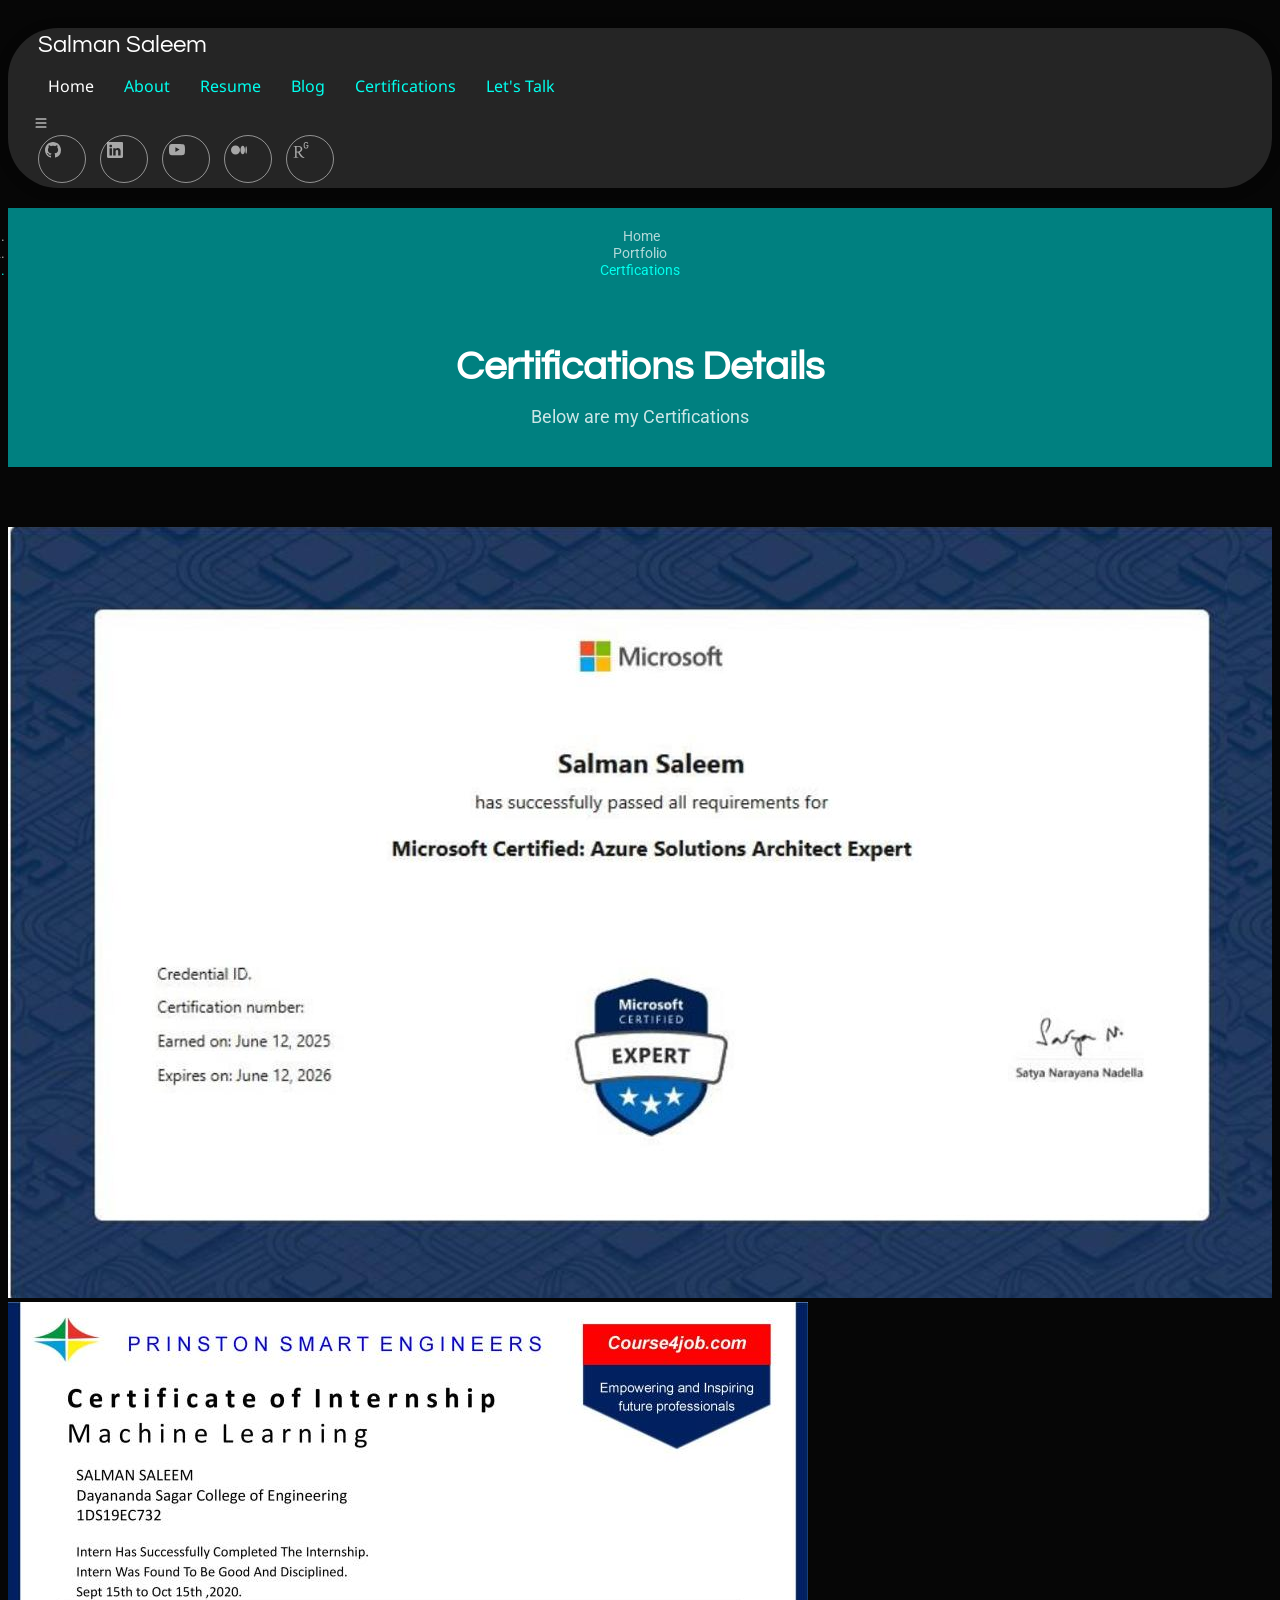
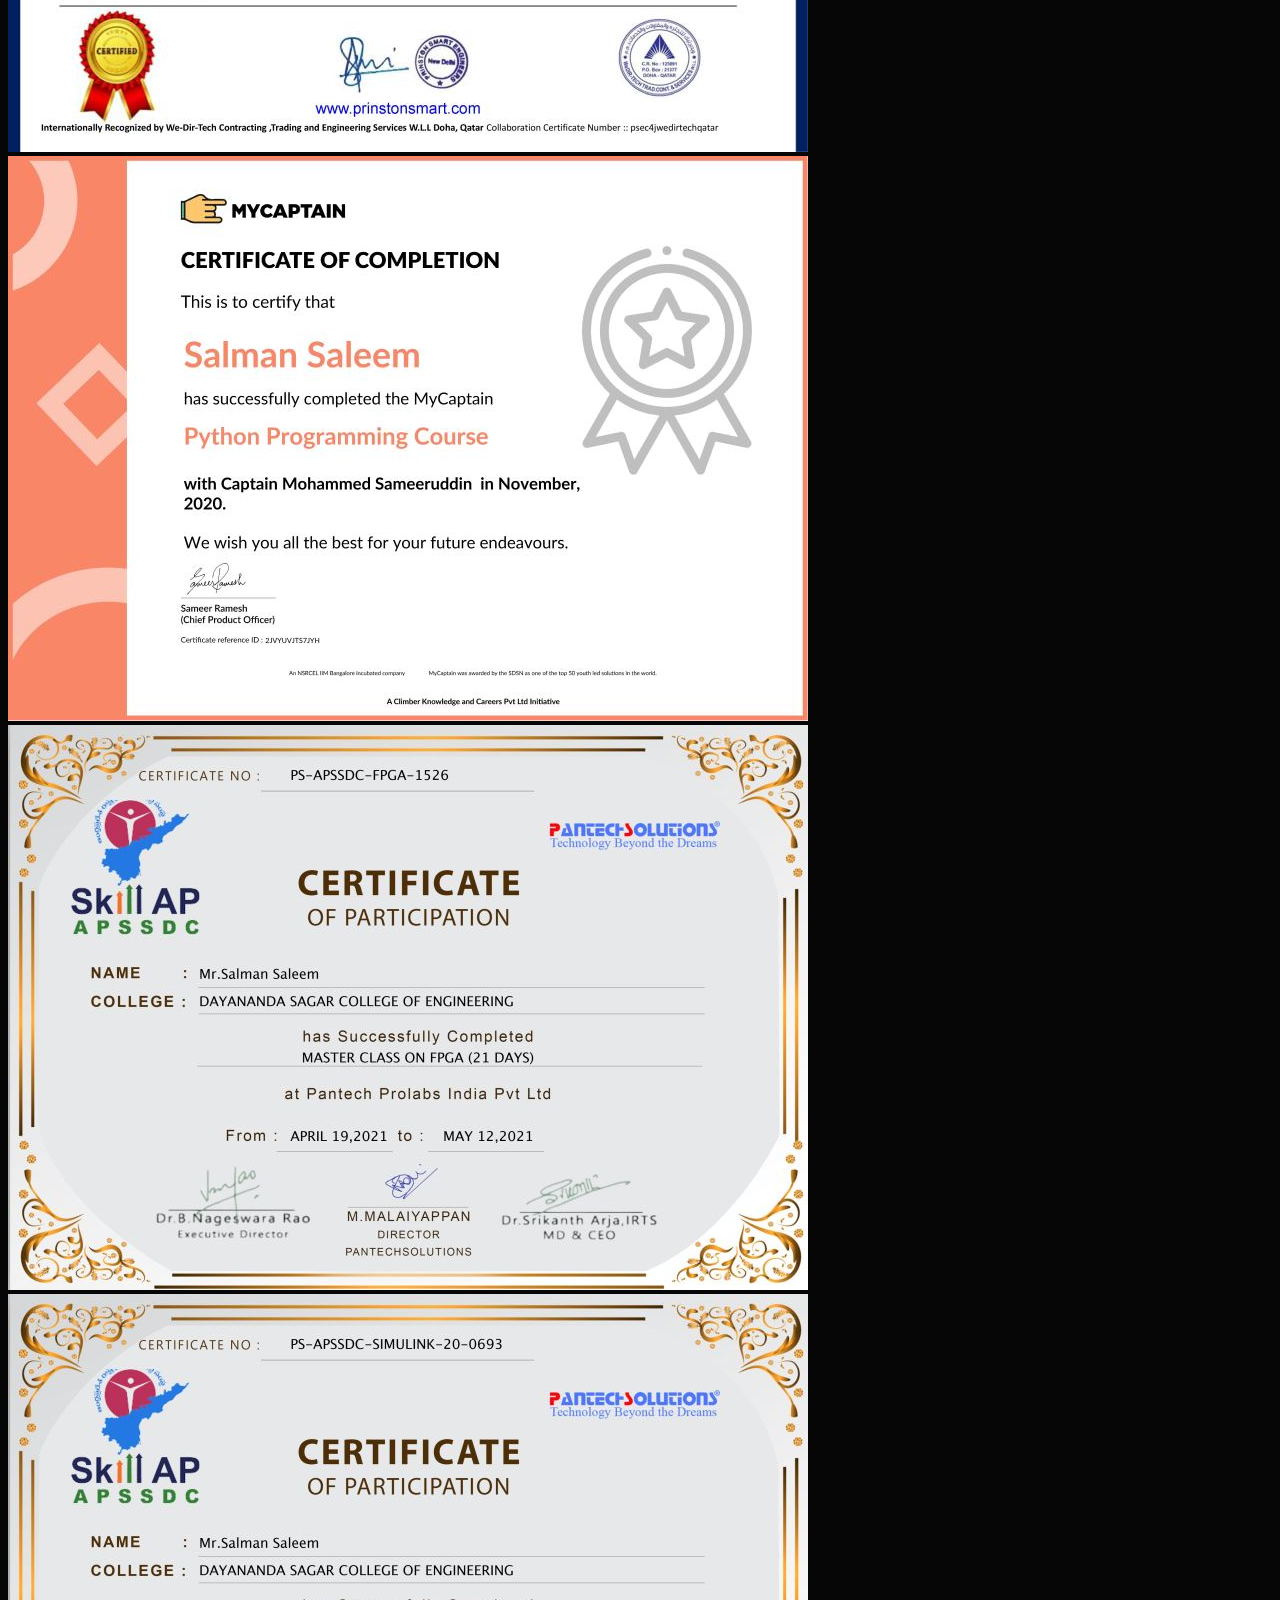
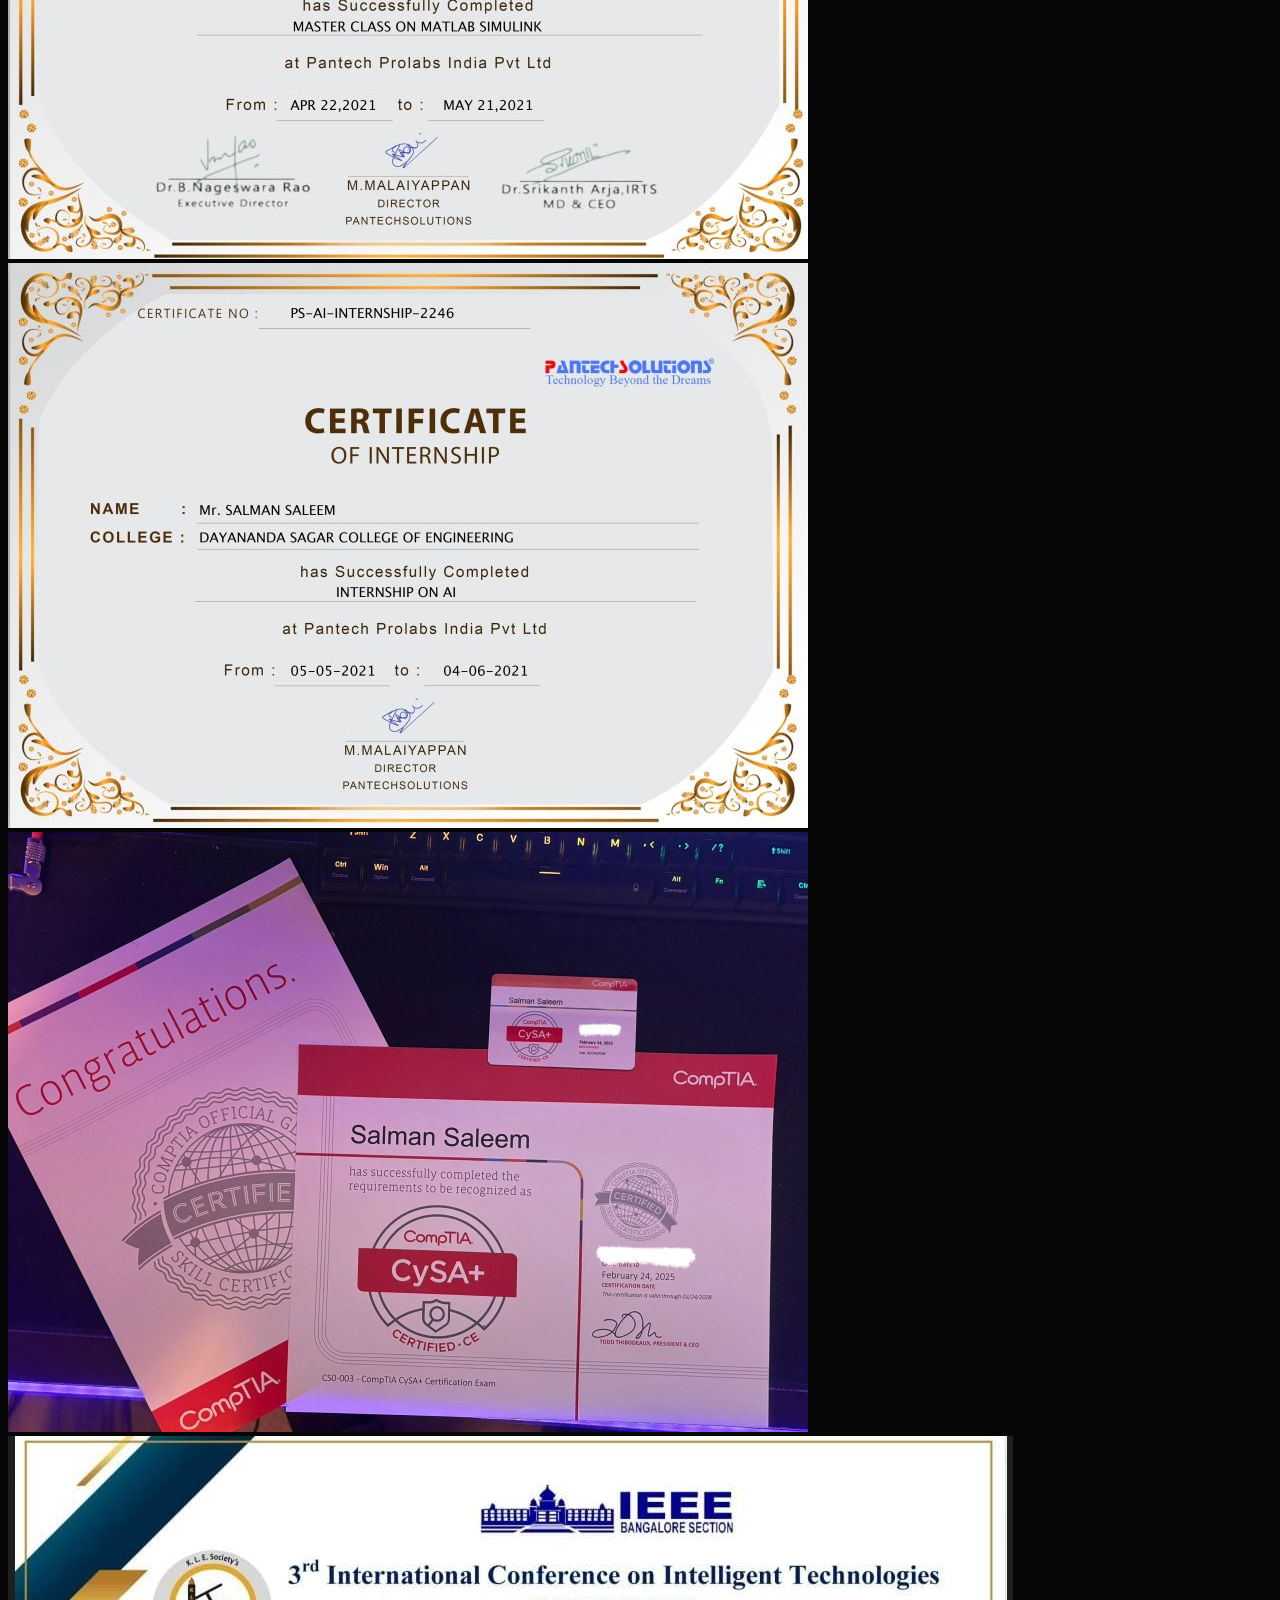
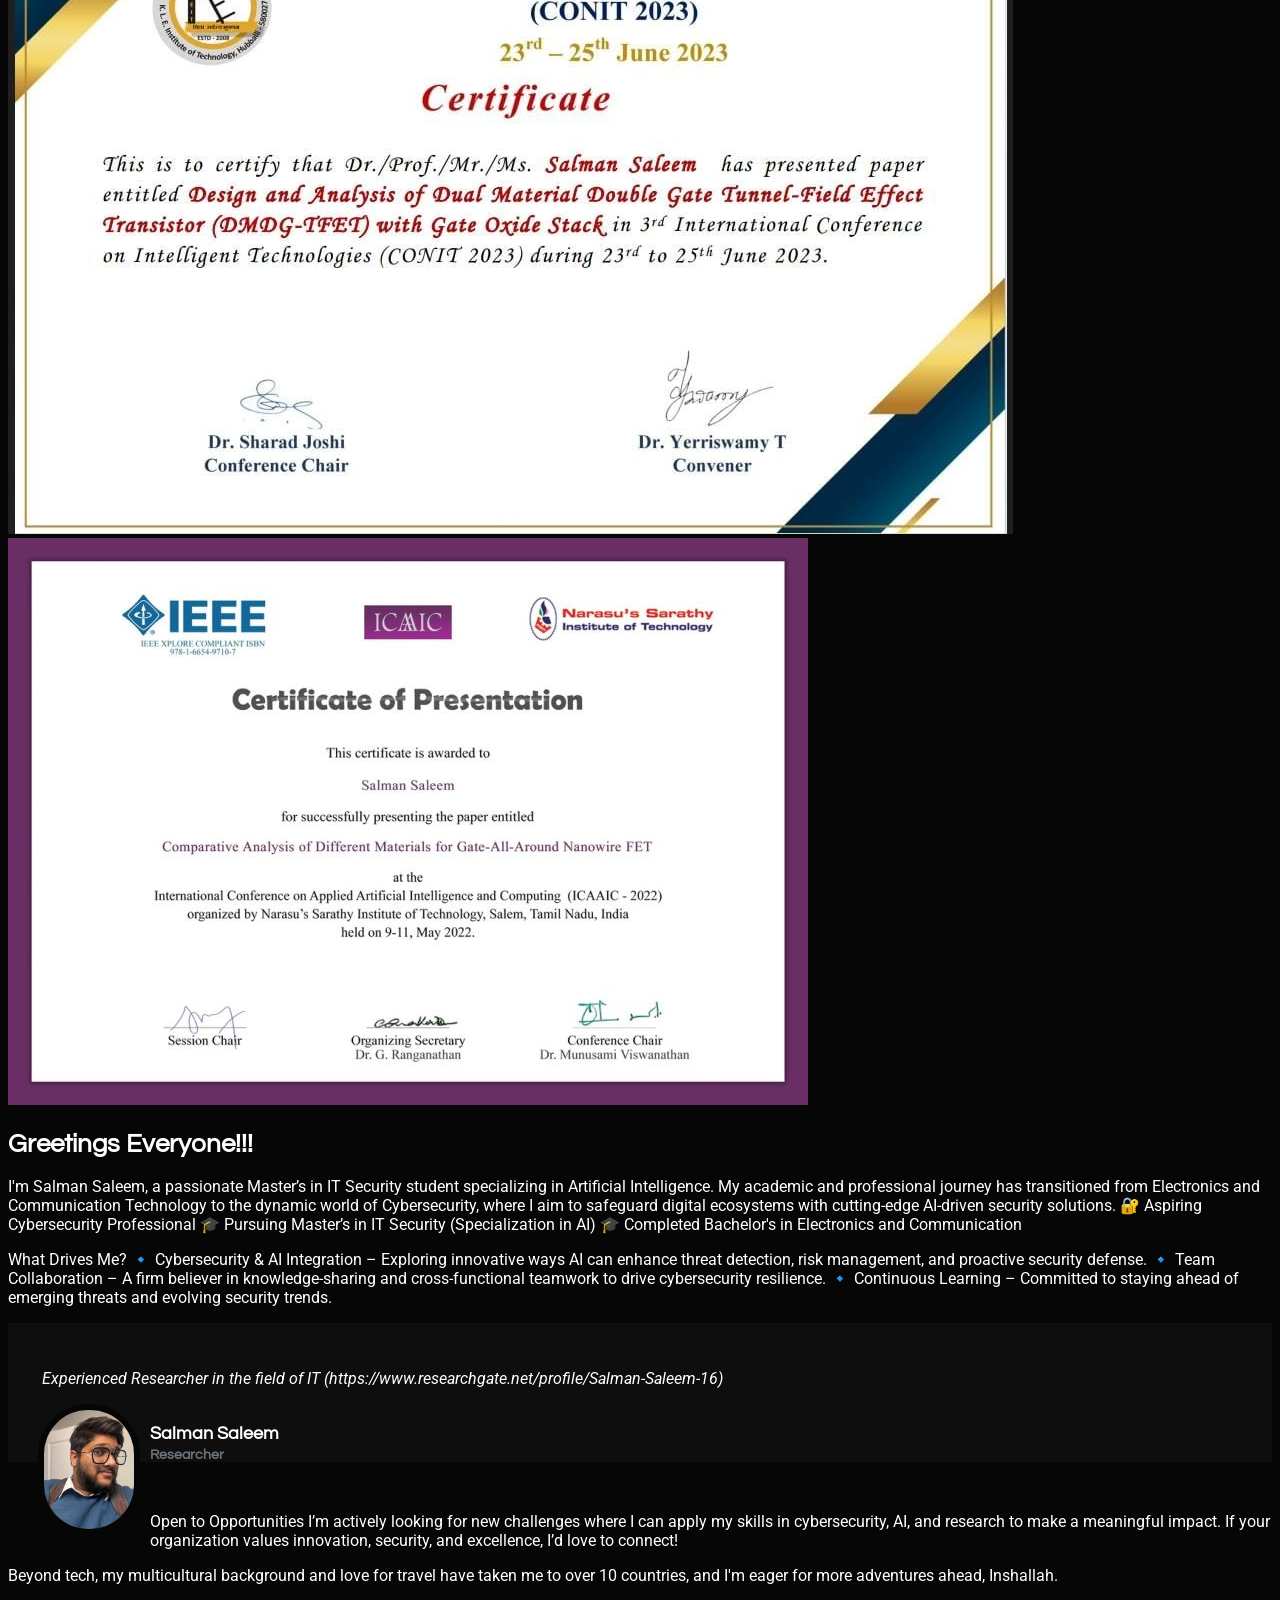
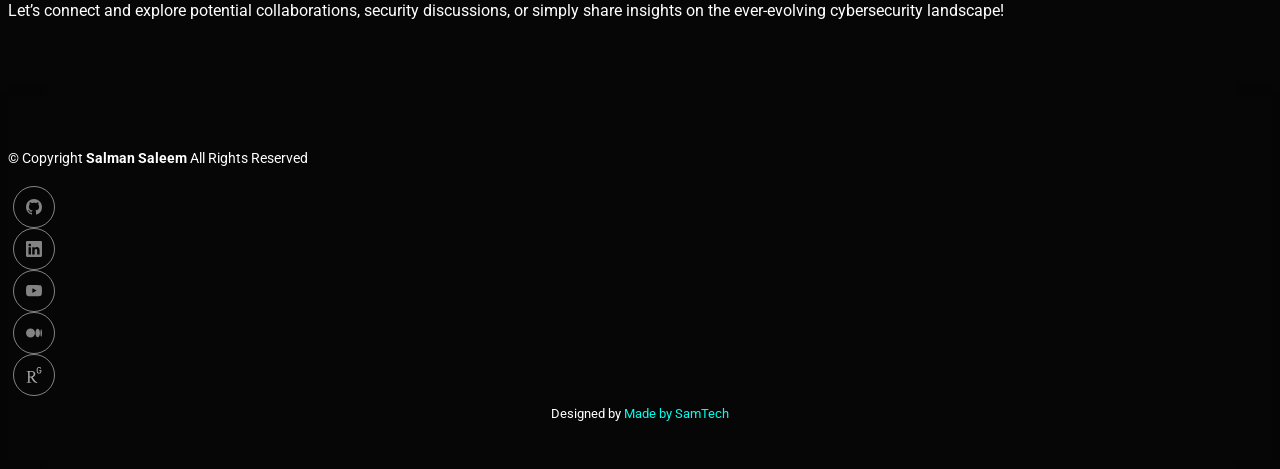
==== commit e90a352c: "Update certifications.html" ====
--- a/certifications.html
+++ b/certifications.html
@@ -208,7 +208,10 @@
  color-mix(in srgb, var(--default-color), transparent 50%);
     margin: 0 5px;
     transition: 0.3s;
-  padding-top: 6px;
+  padding-top: 6px;}
+    .page-title{
+      background-color: teal !important;
+    }
 </style>
 
 </head>
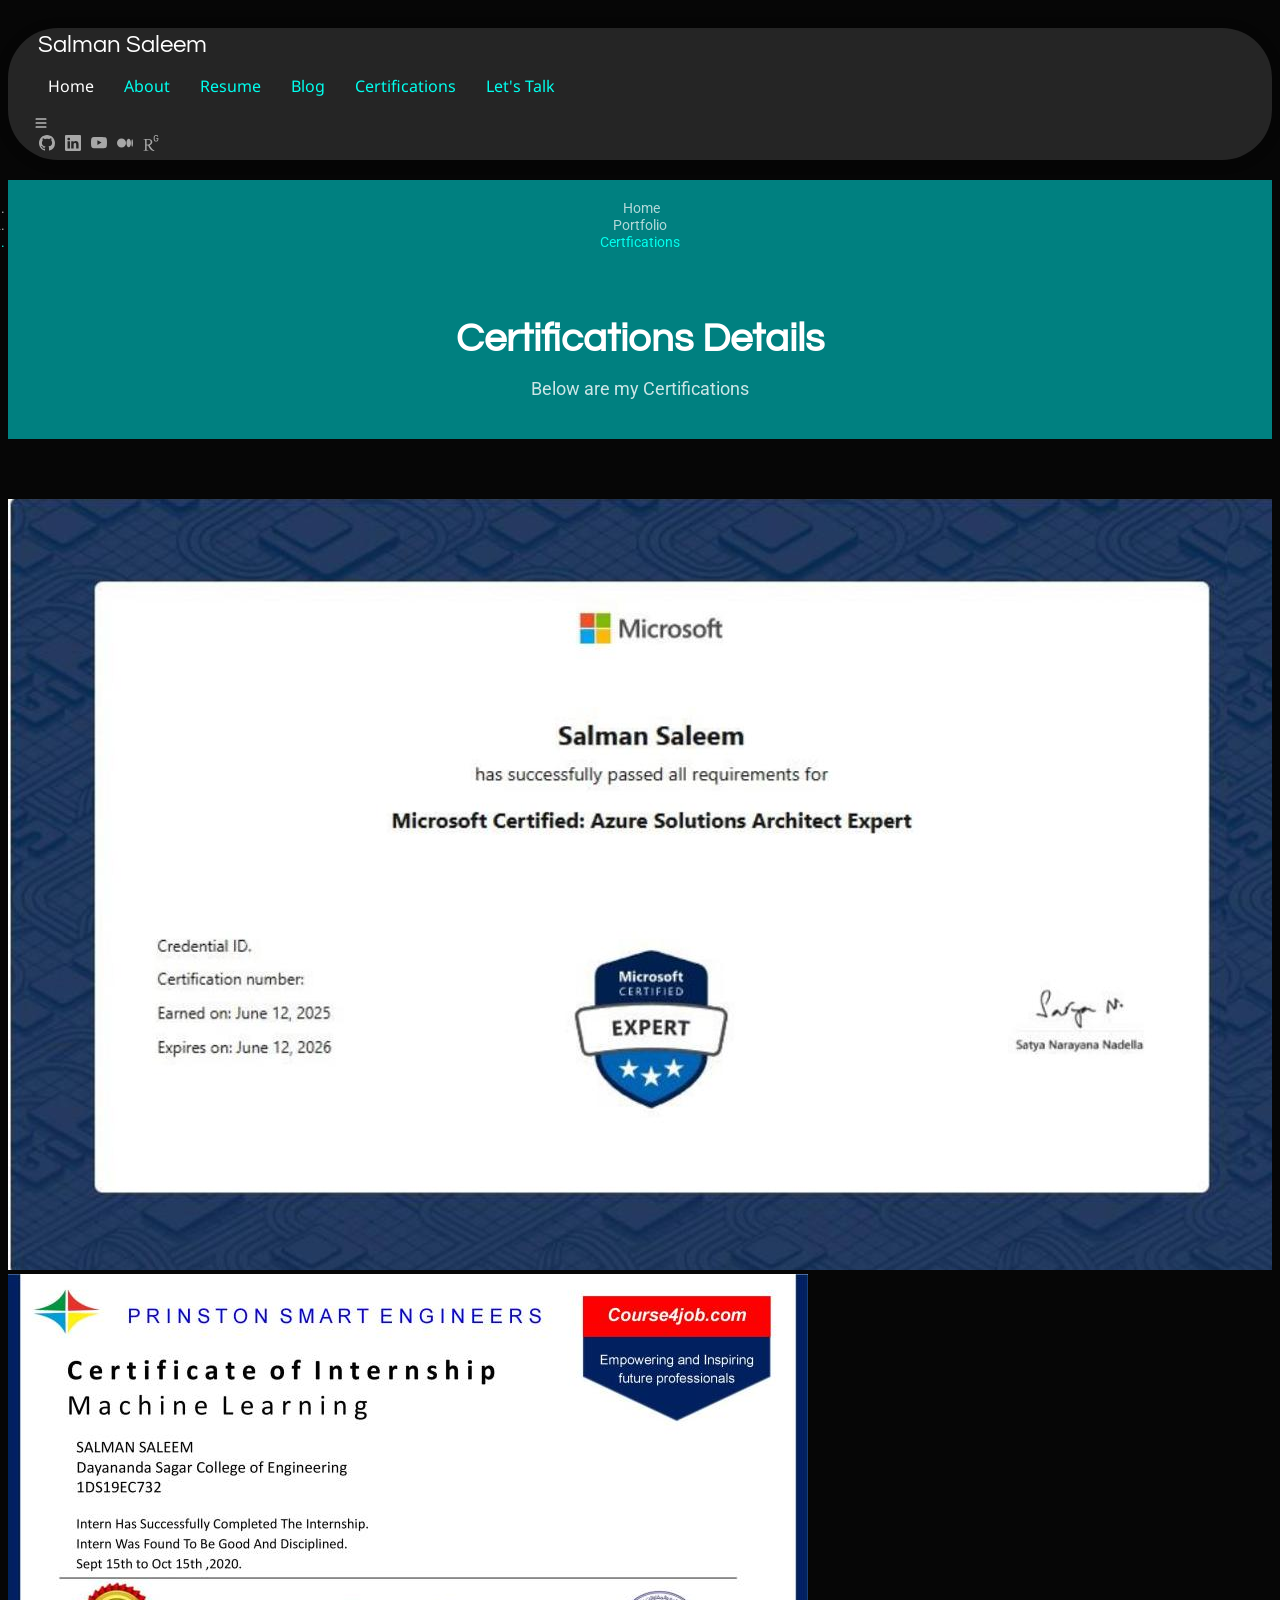
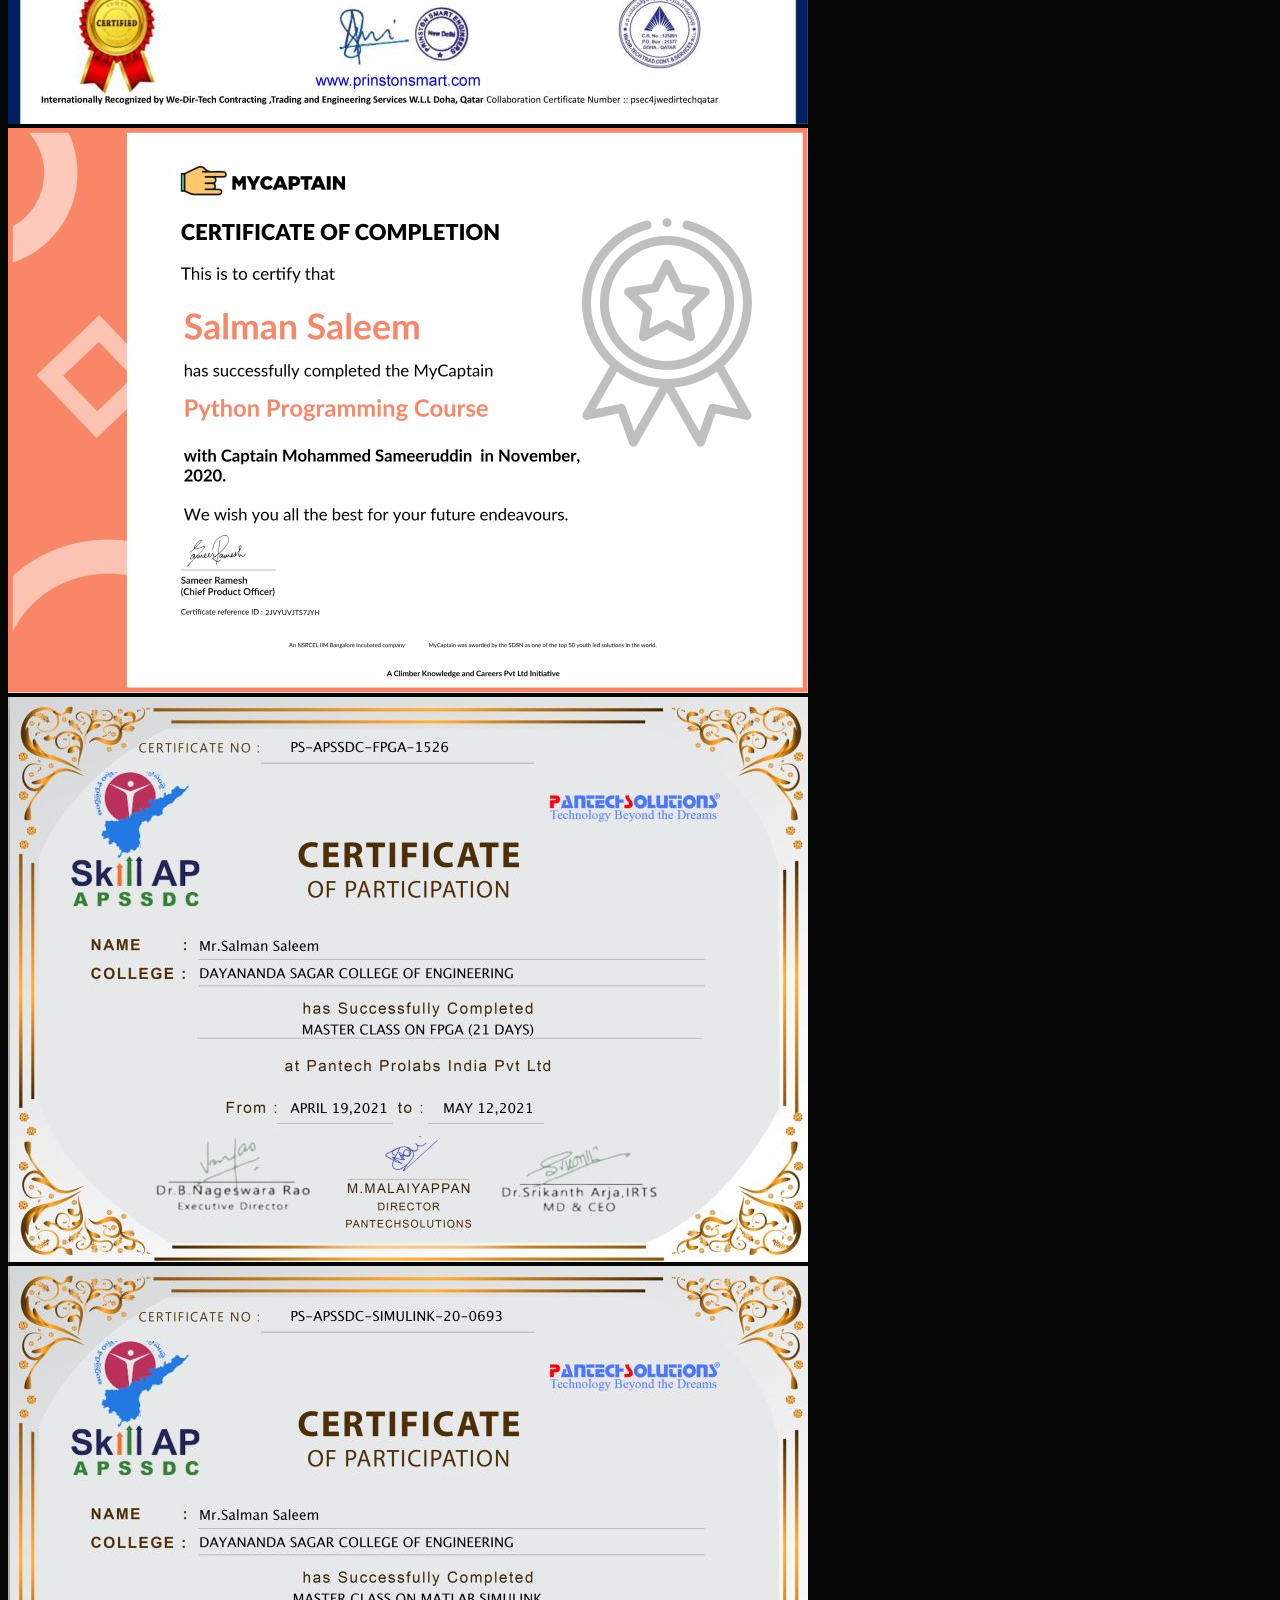
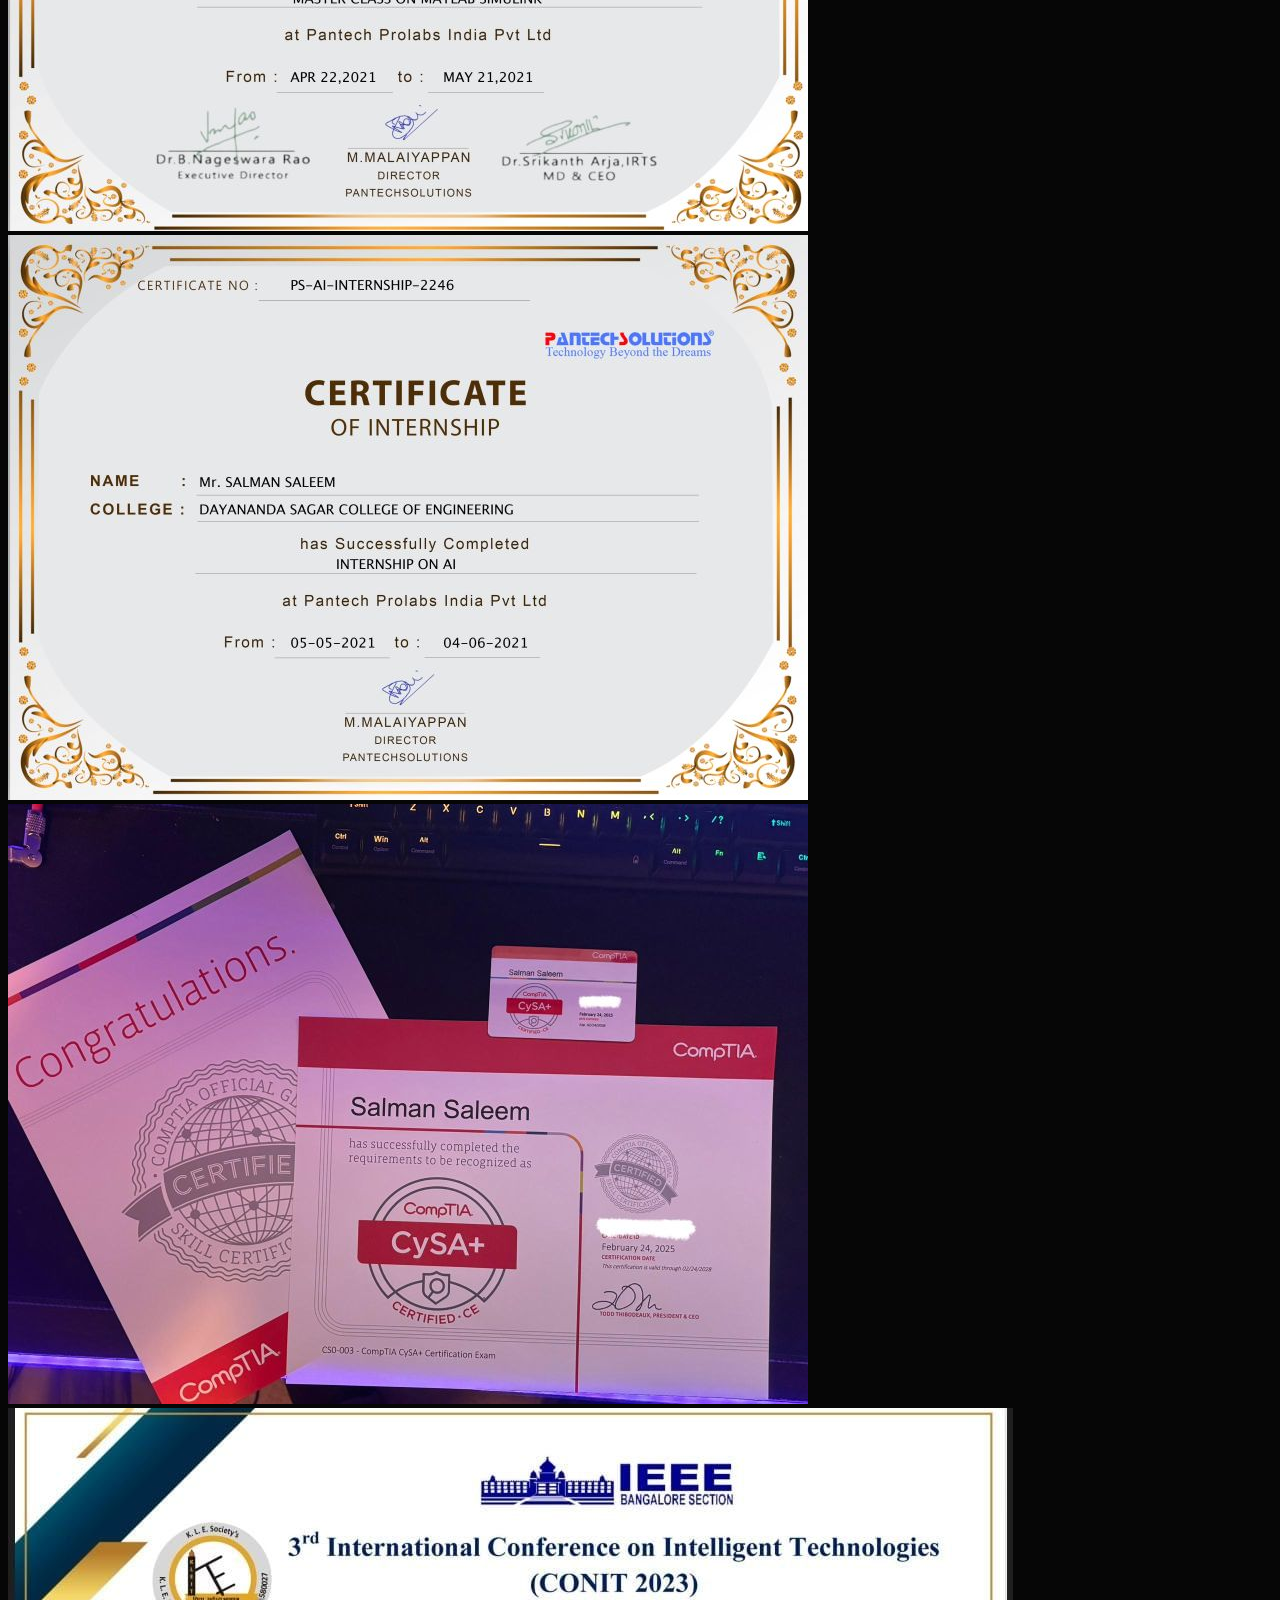
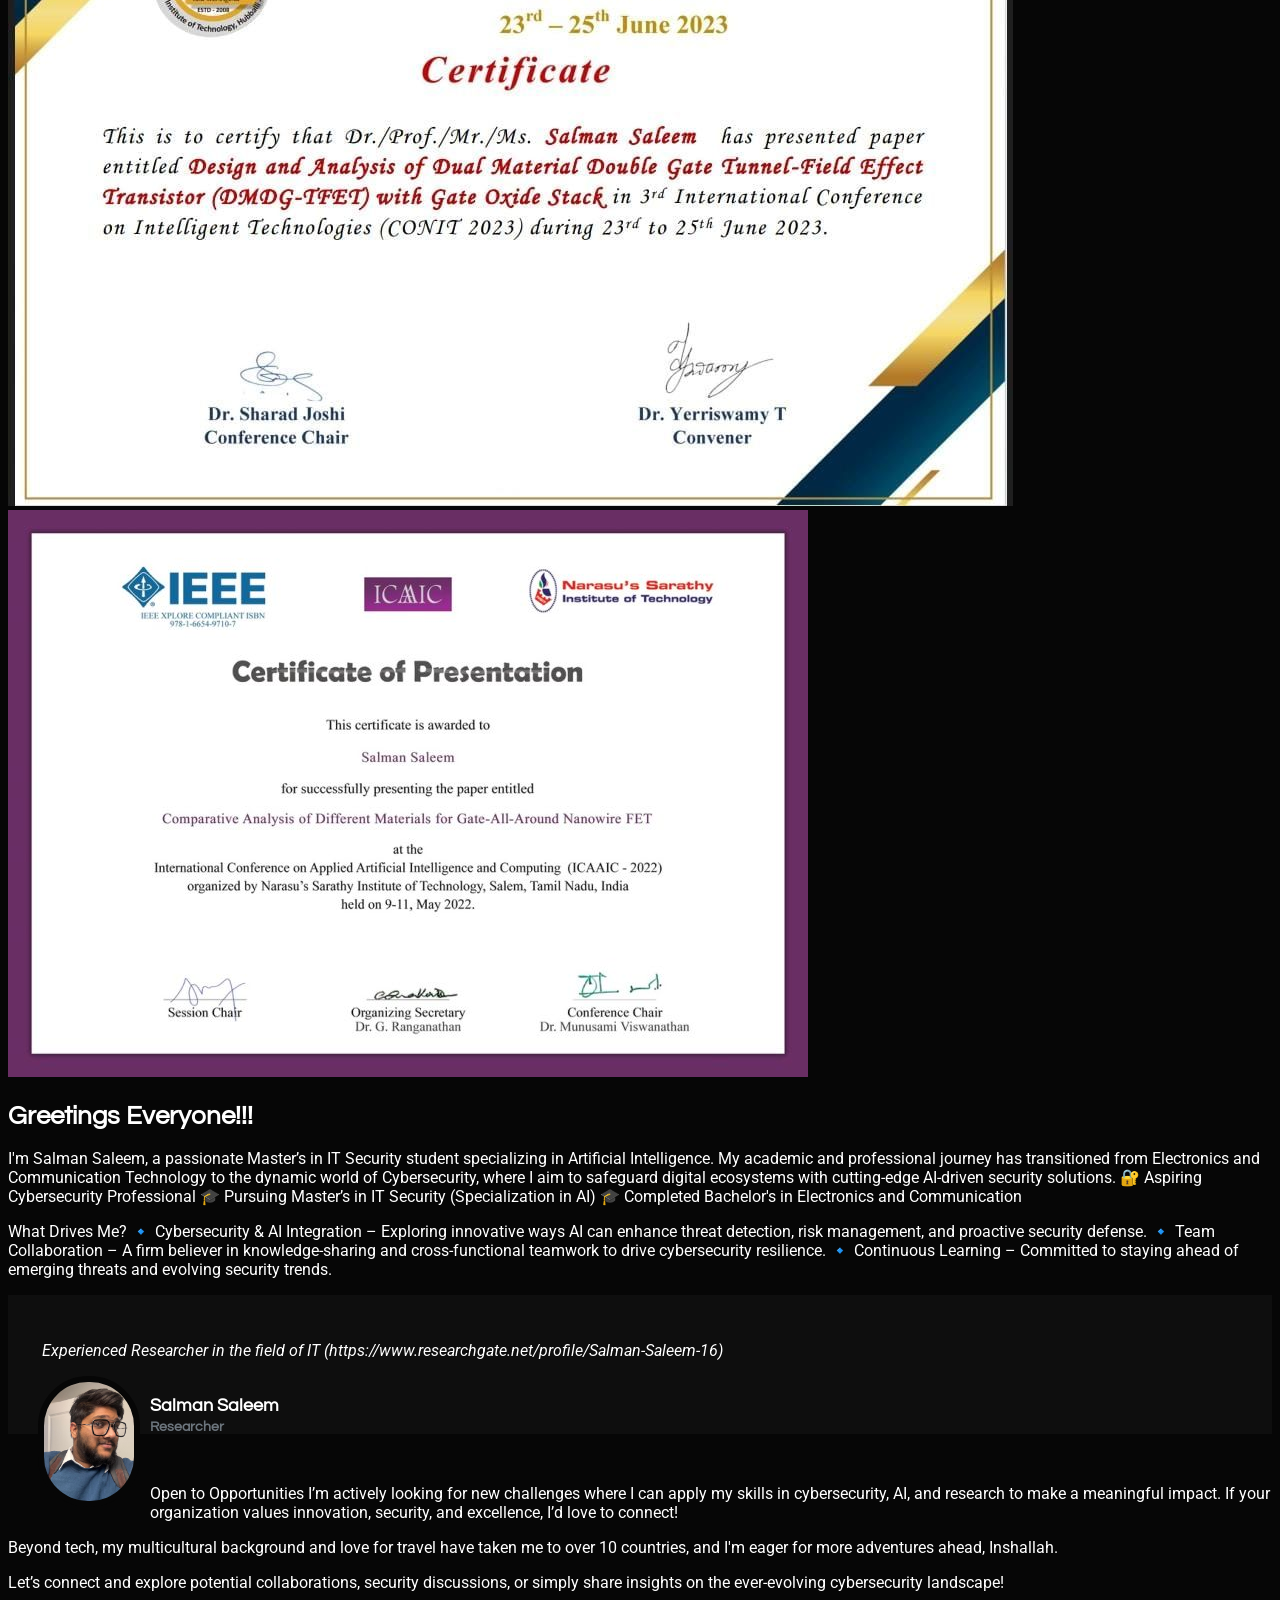
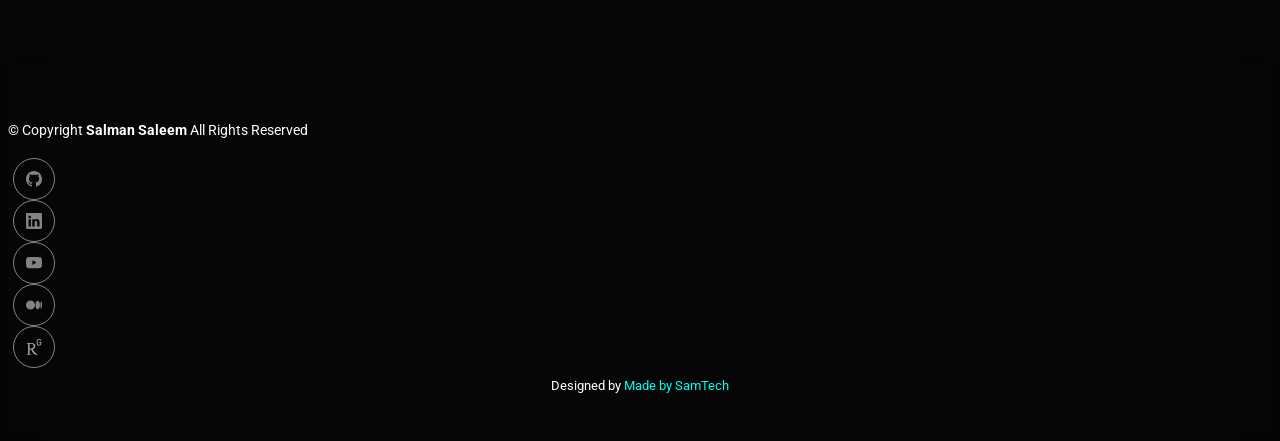
==== commit b9942af6: "Update certifications.html" ====
--- a/certifications.html
+++ b/certifications.html
@@ -194,7 +194,7 @@
               0 0 50px var(--main-color),
               0 0 100px var(--main-color);
 }
-.header-social-links a {
+/*.header-social-links a {
     display: flex;
     align-items: center;
     justify-content: center;
@@ -208,7 +208,7 @@
  color-mix(in srgb, var(--default-color), transparent 50%);
     margin: 0 5px;
     transition: 0.3s;
-  padding-top: 6px;}
+  padding-top: 6px;}*/
     .page-title{
       background-color: teal !important;
     }
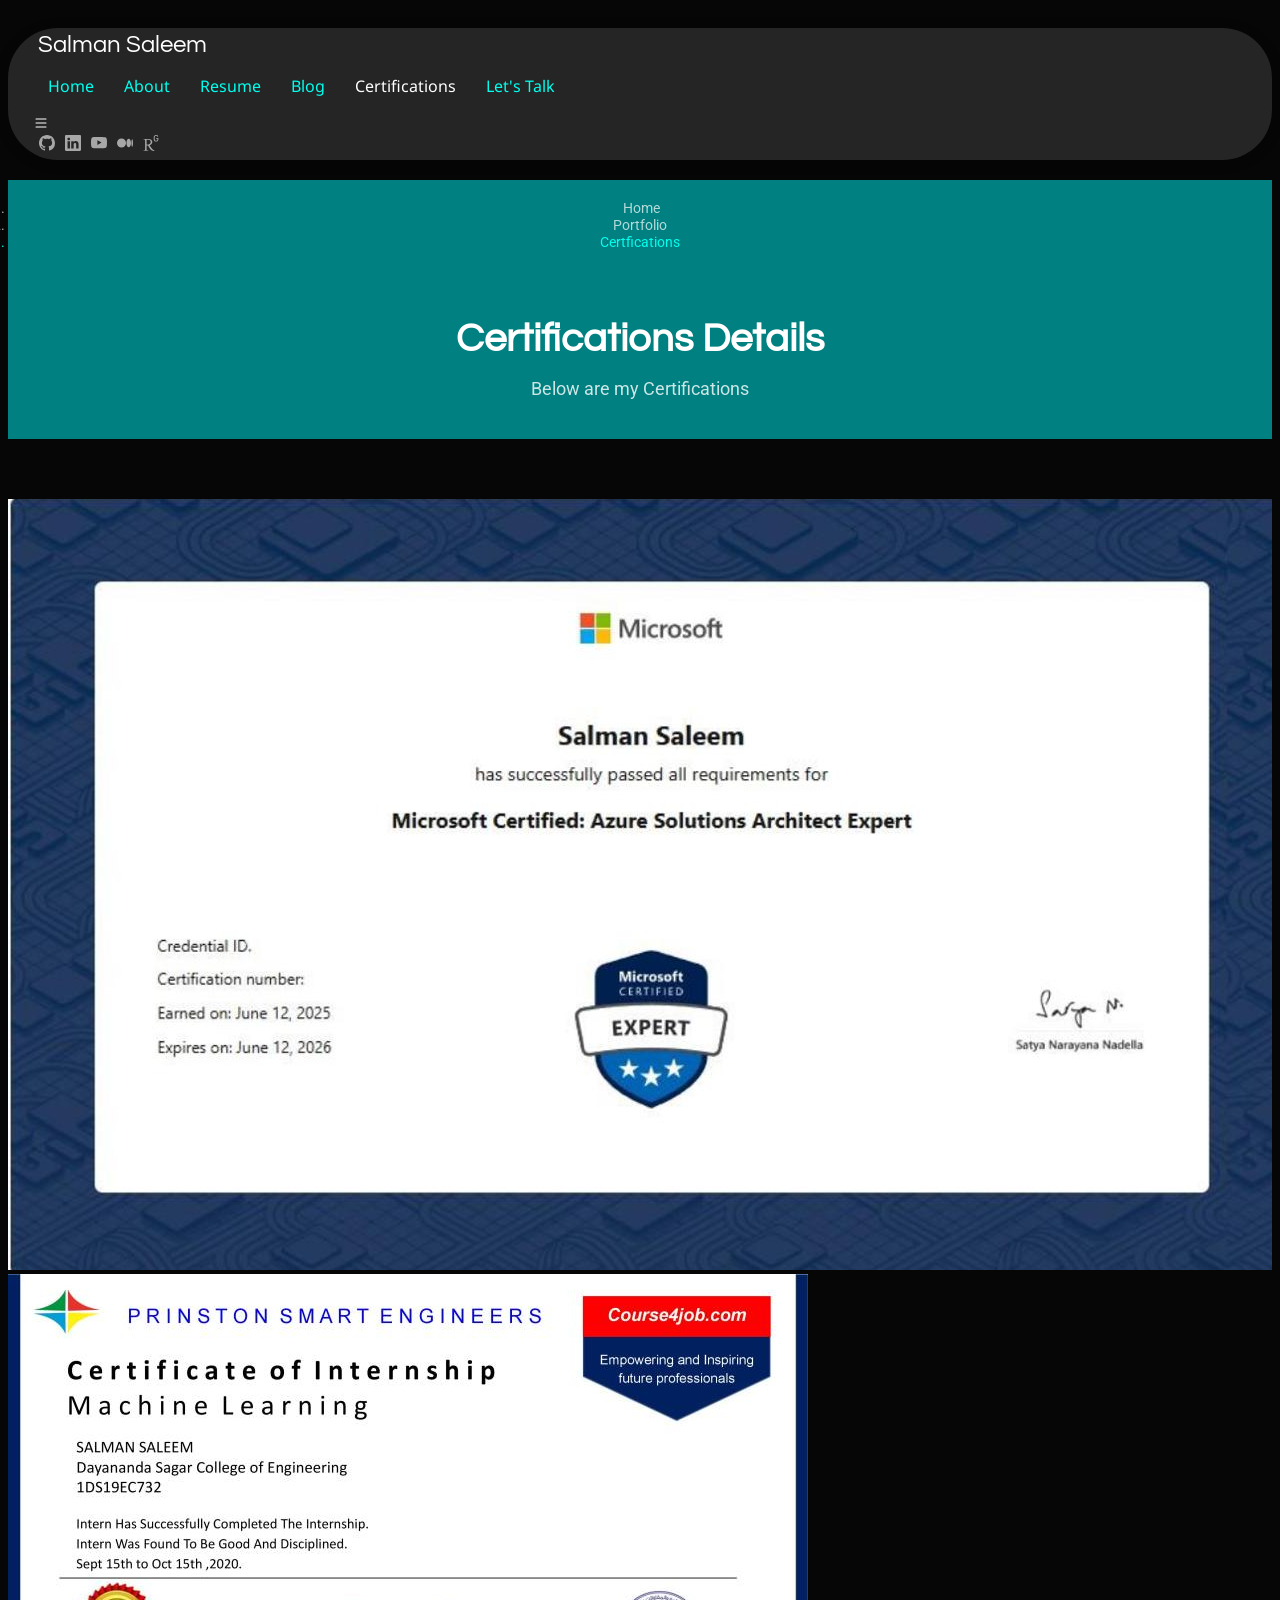
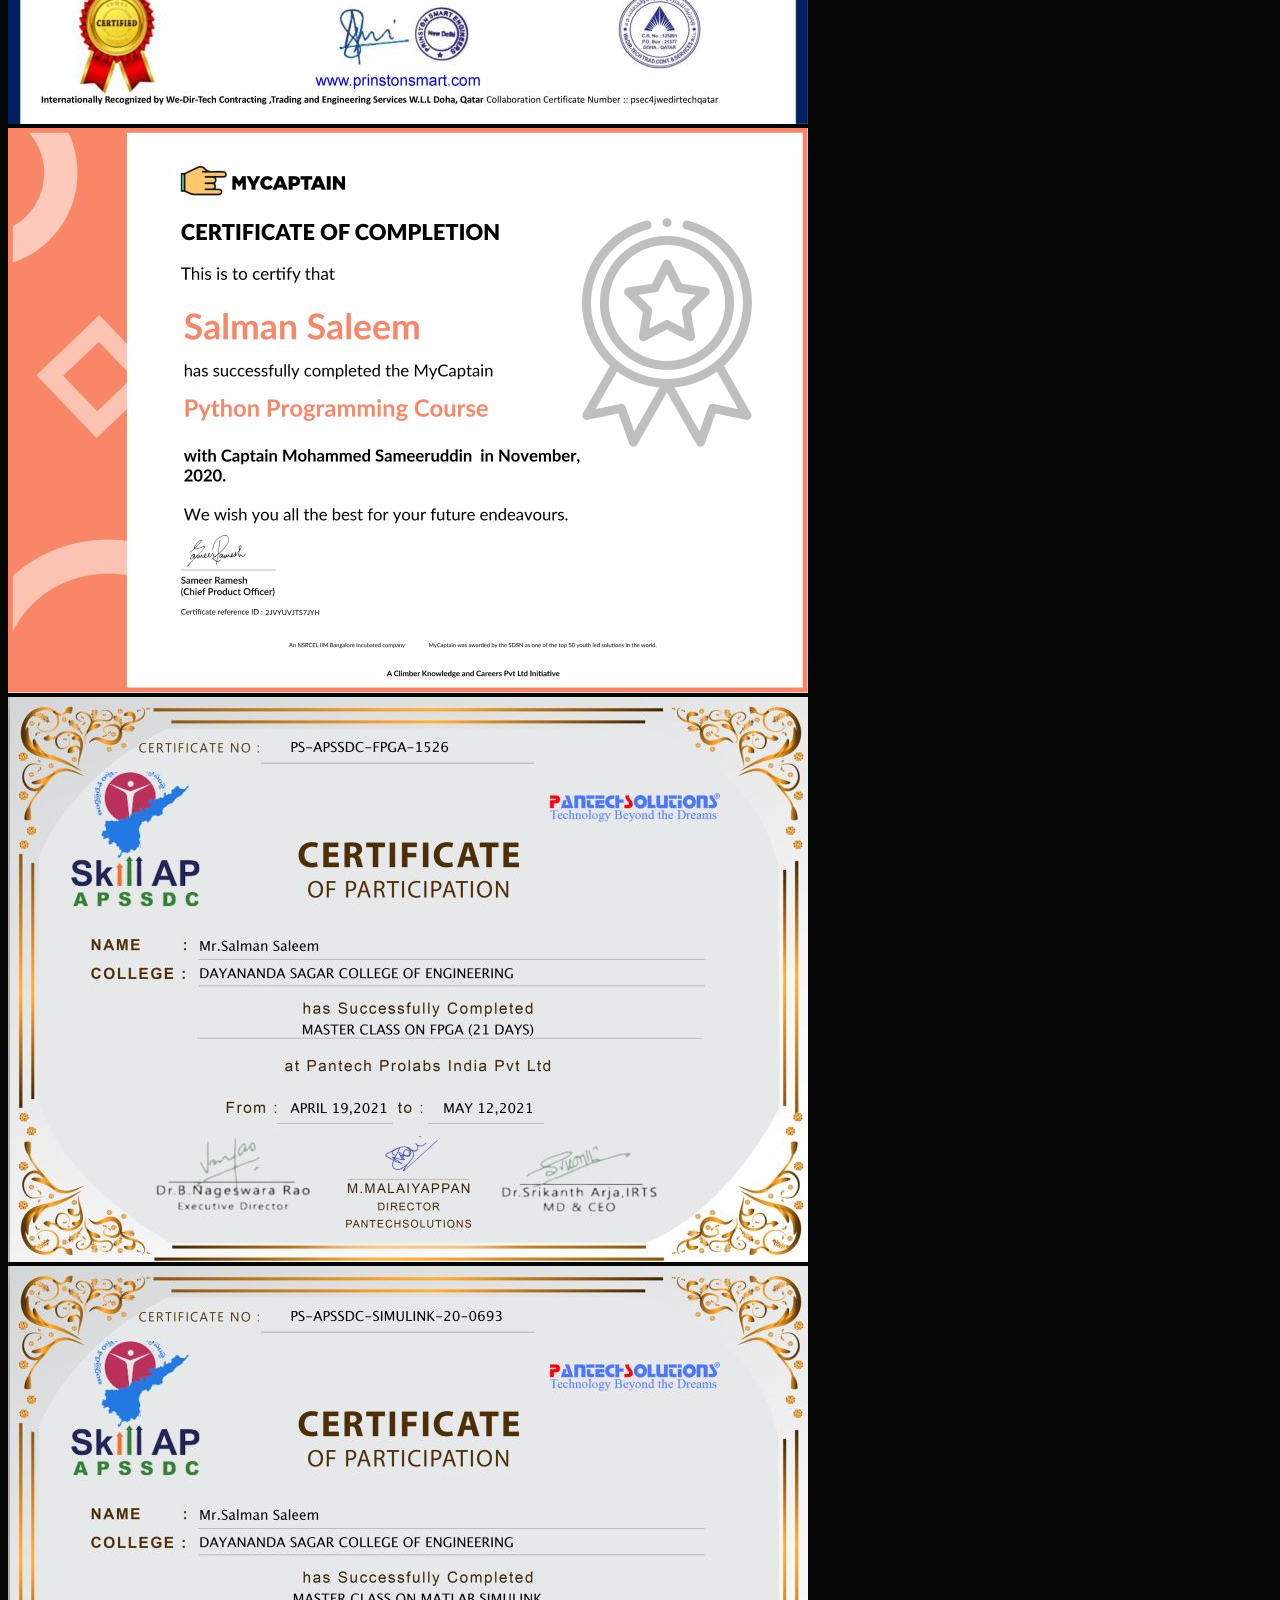
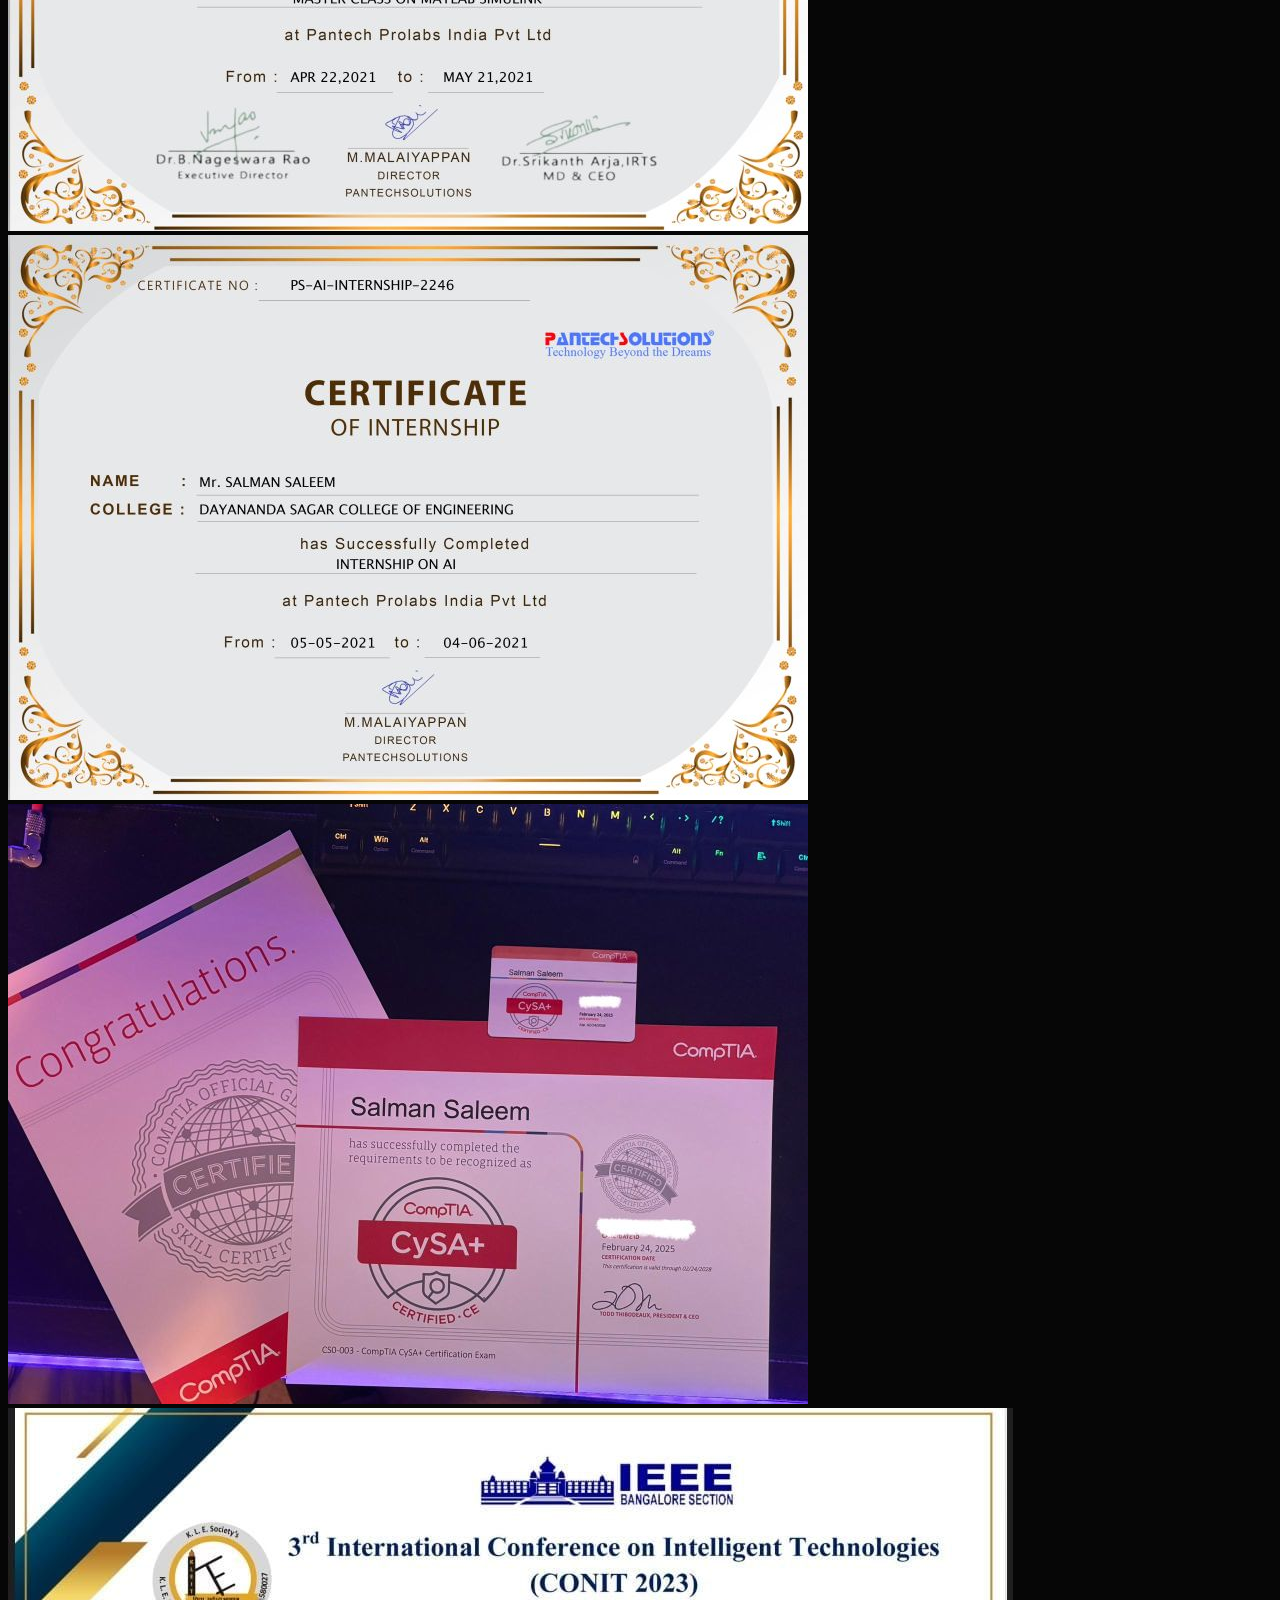
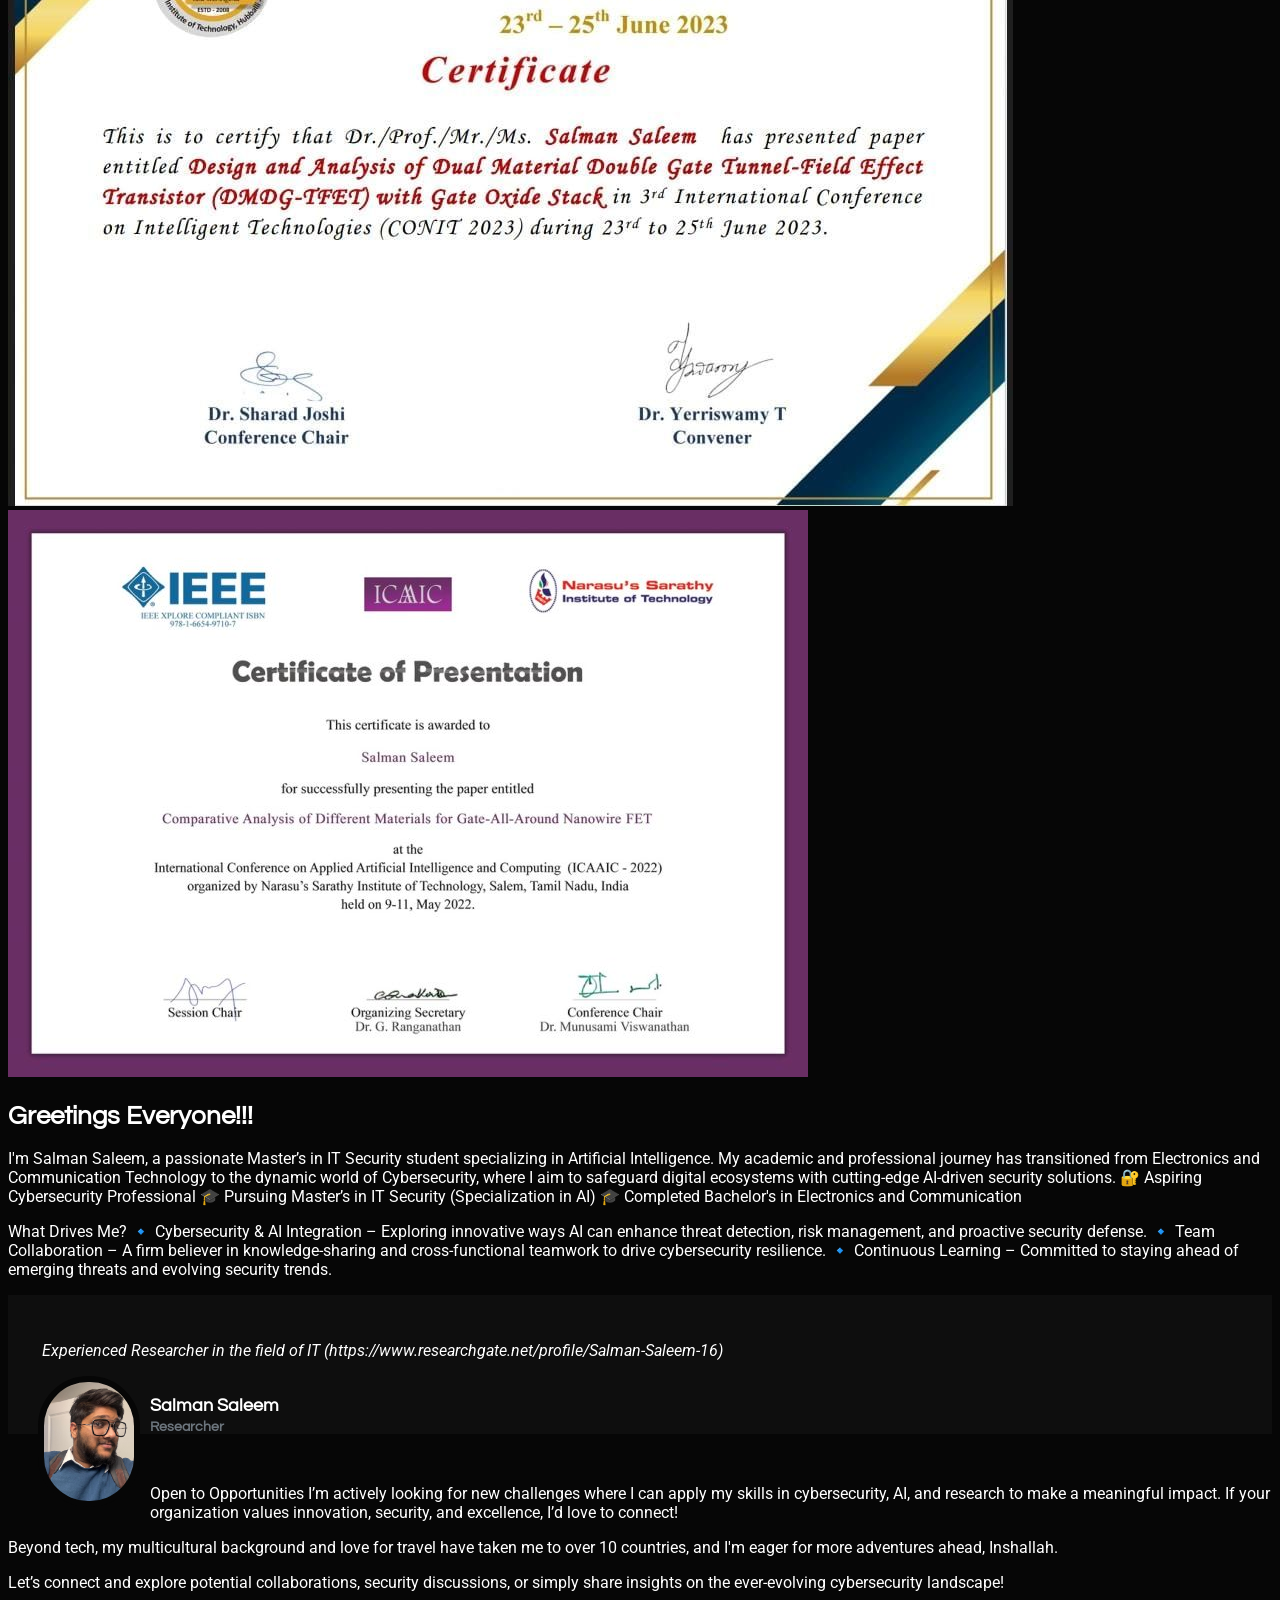
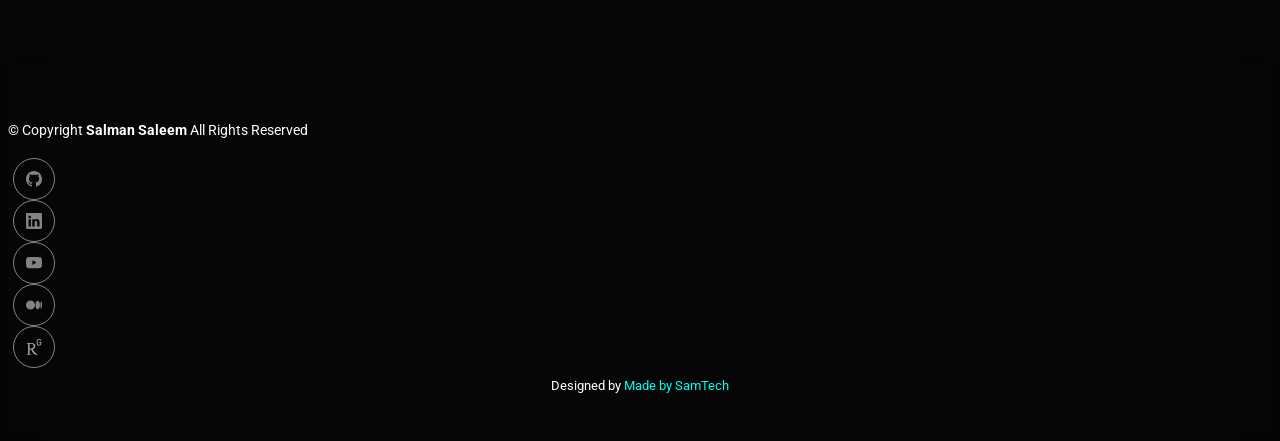
==== commit de1f7b5b: "Update certifications.html" ====
--- a/certifications.html
+++ b/certifications.html
@@ -229,8 +229,8 @@
 
       <nav id="navmenu" class="navmenu">
         <ul>
-          <li><a href="#hero" class="active">Home</a></li>
-          <li><a href="#about">About</a></li>
+          <li><a href="index.html" >Home</a></li>
+          <li><a href="index.html#about">About</a></li>
           <li><a href="#resume">Resume</a></li>
           <li><a href="https://medium.com/@salmansaleem9903">Blog</a></li>
           <!--<li><a href="#Trophies">Certifications</a></li>-->
@@ -251,7 +251,7 @@
               <li><a href="#">Dropdown 4</a></li>
             </ul>
           </li>-->
-          <li><a href="certifications.html">Certifications</a></li>
+          <li><a href="certifications.html" class="active">Certifications</a></li>
           <li><a href="#contact">Let's Talk</a></li>
         </ul>
         <svg xmlns="http://www.w3.org/2000/svg" width="16" height="16" fill="currentColor" class="mobile-nav-toggle d-xl-none bi bi-list" viewBox="0 0 16 16">
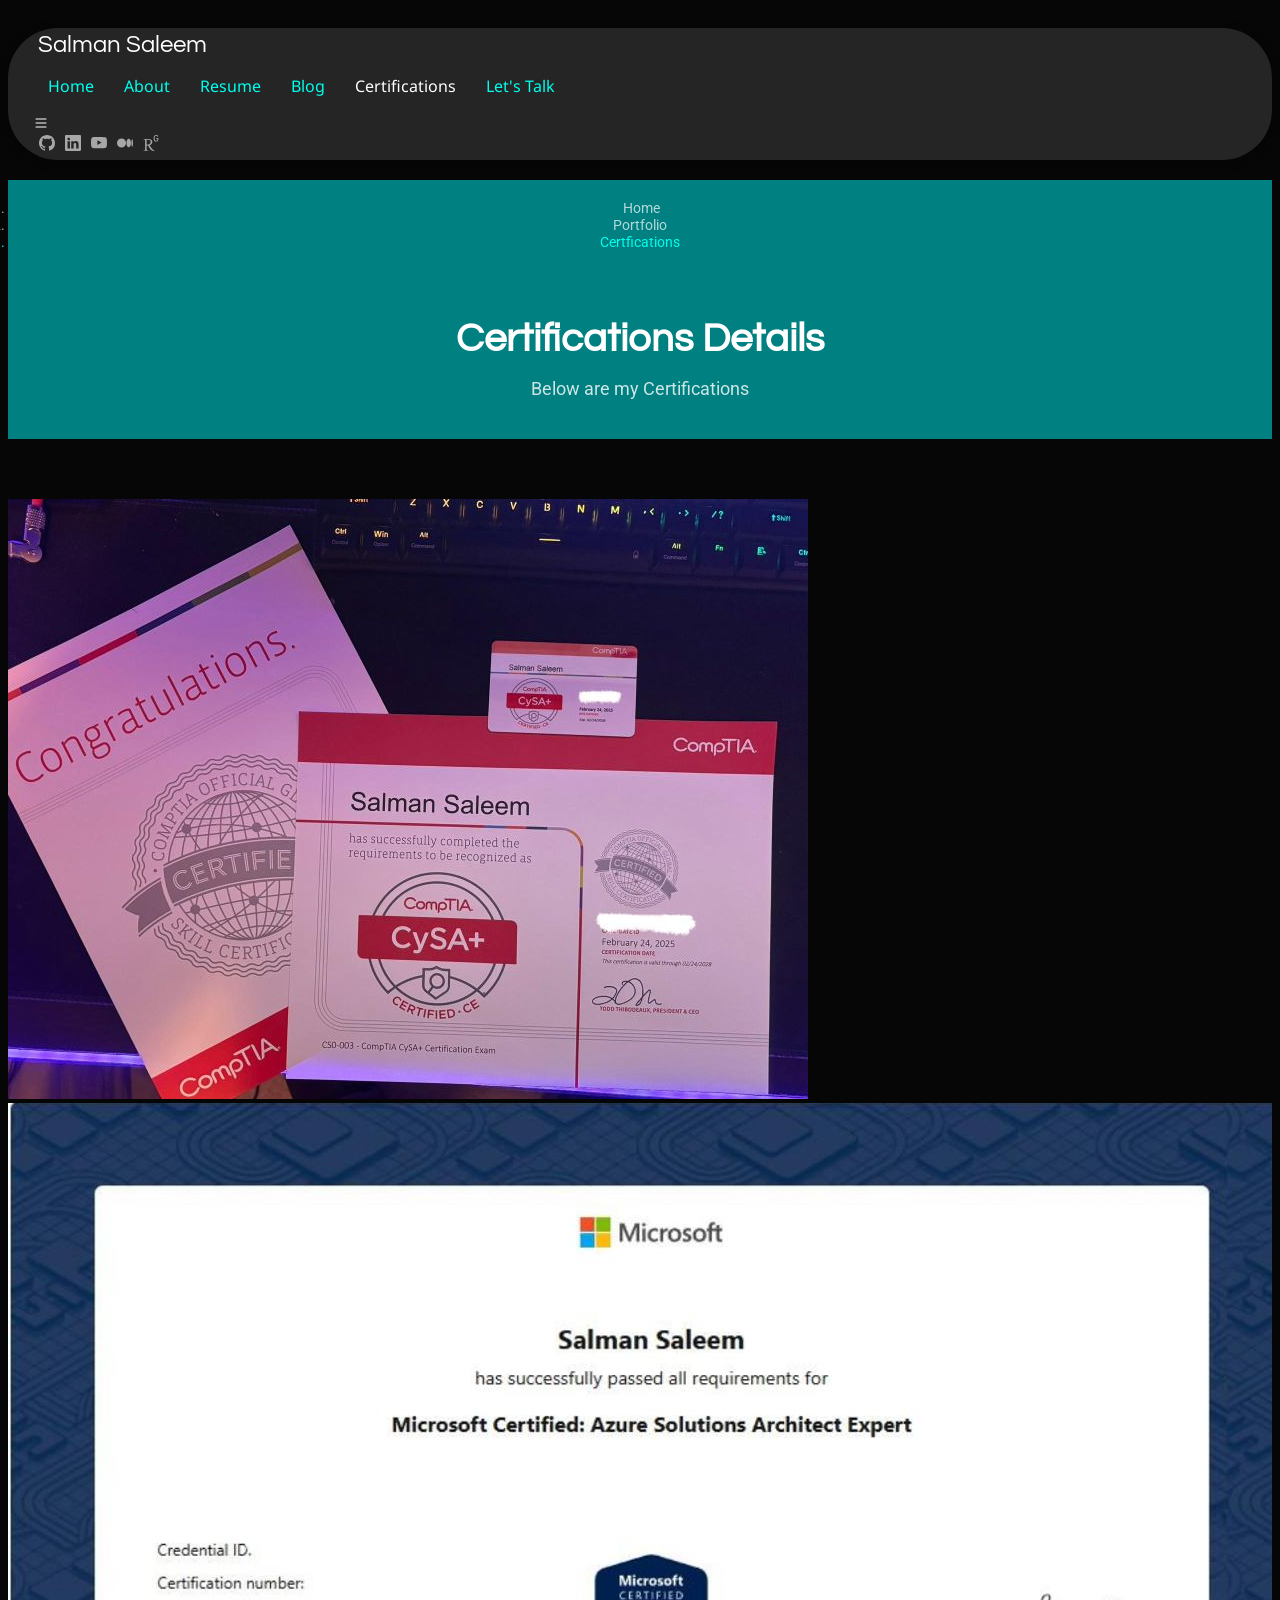
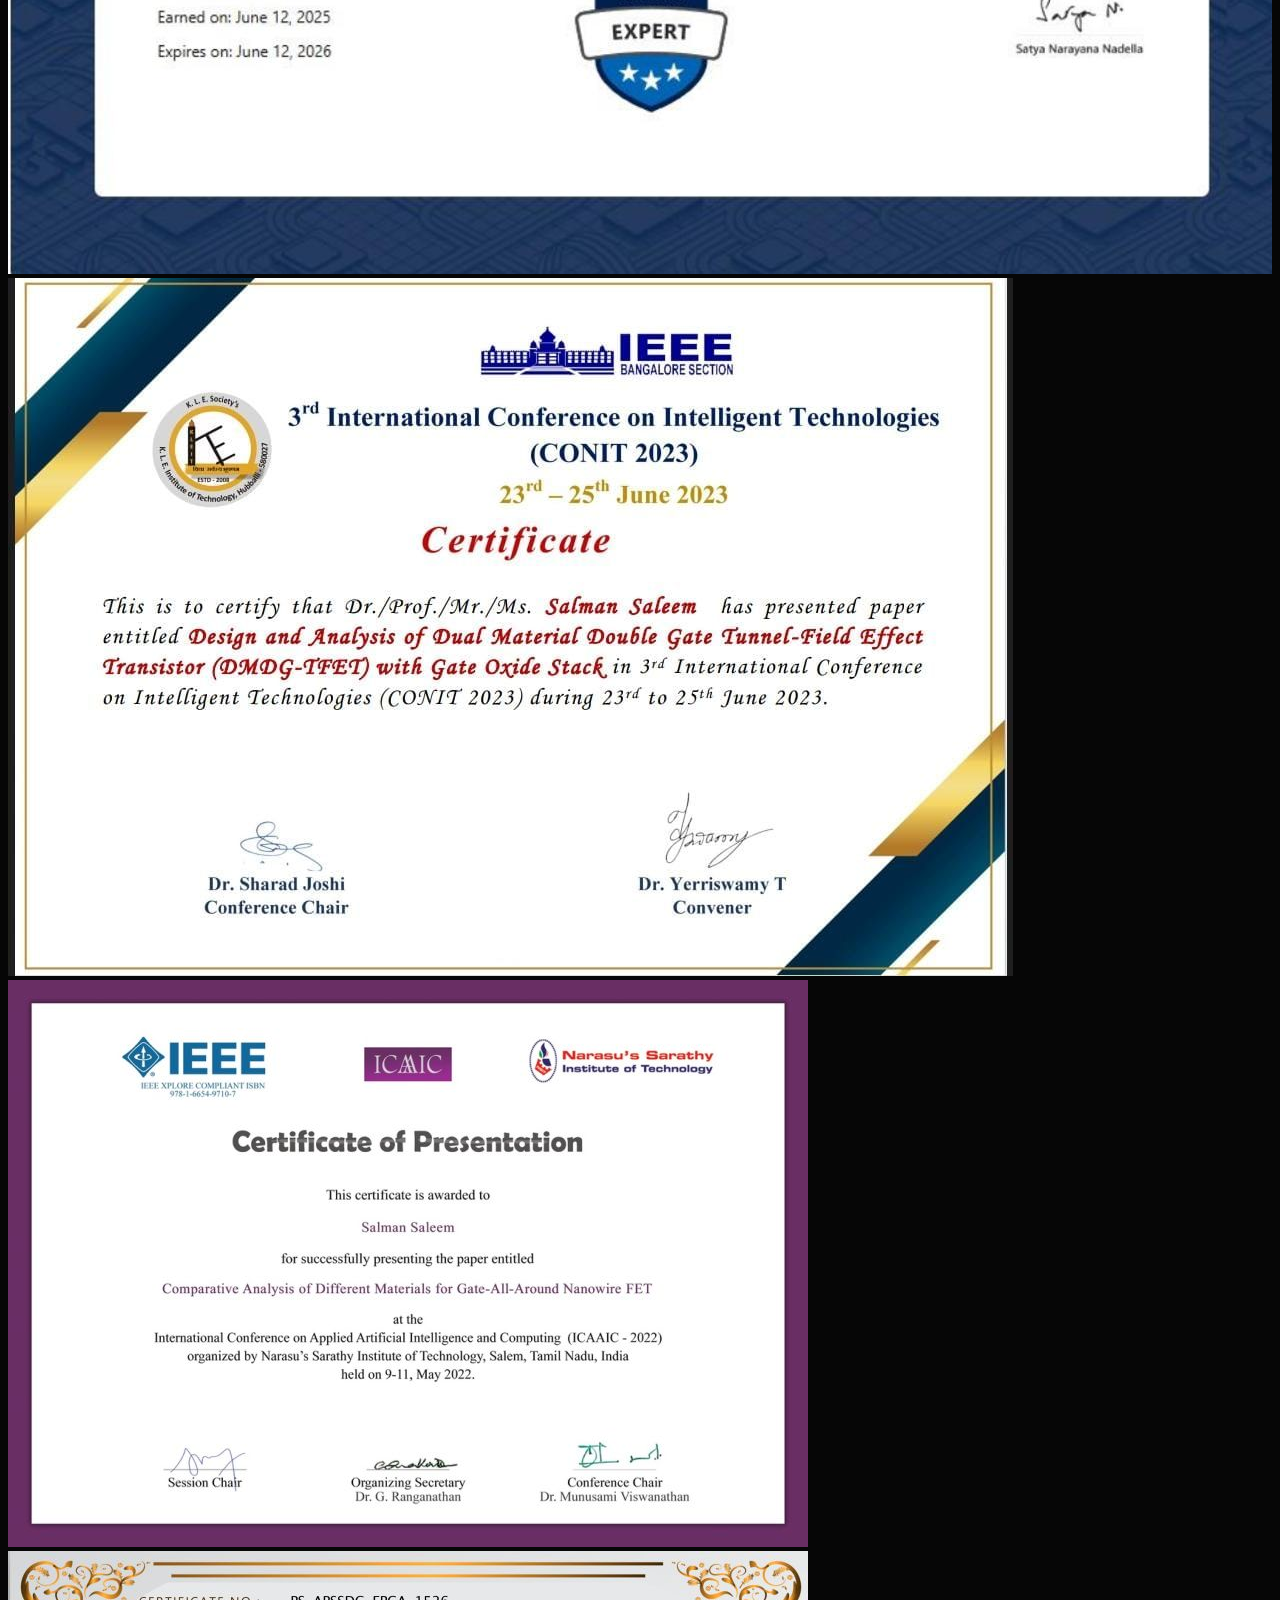
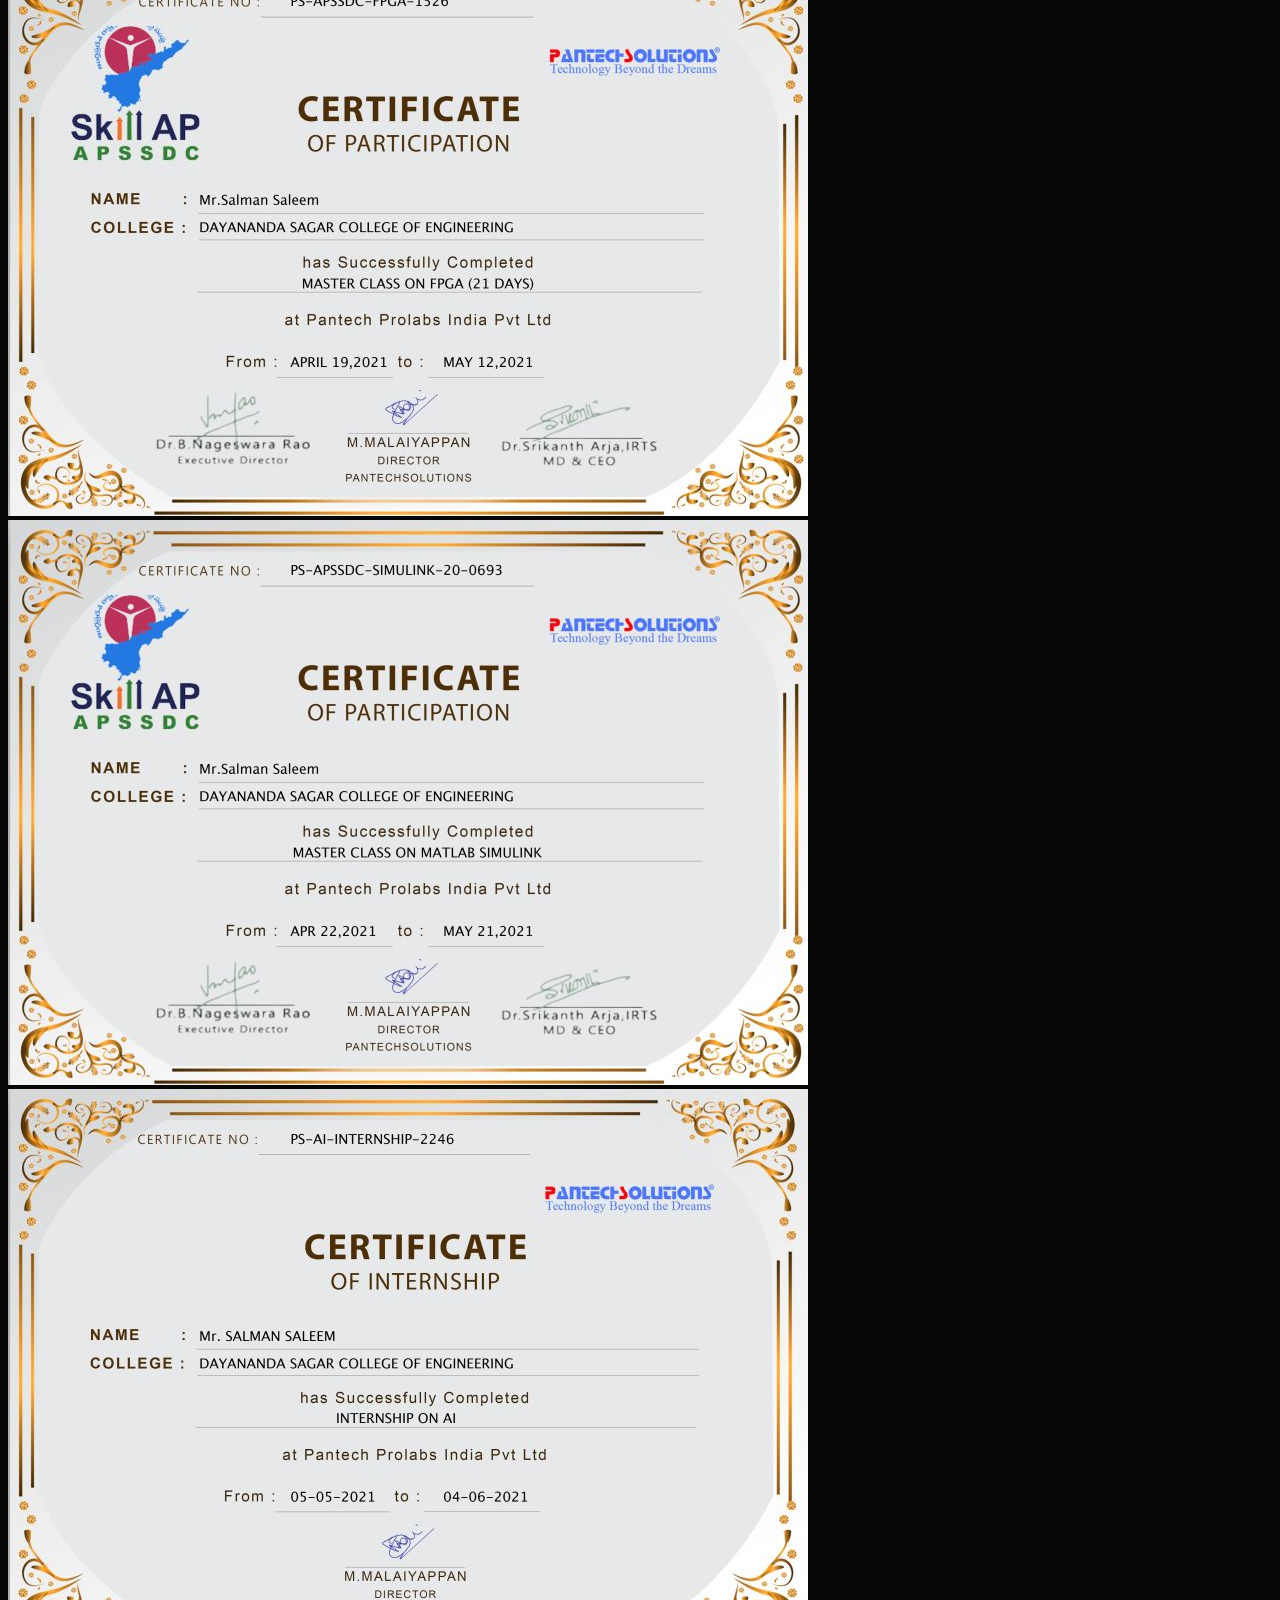
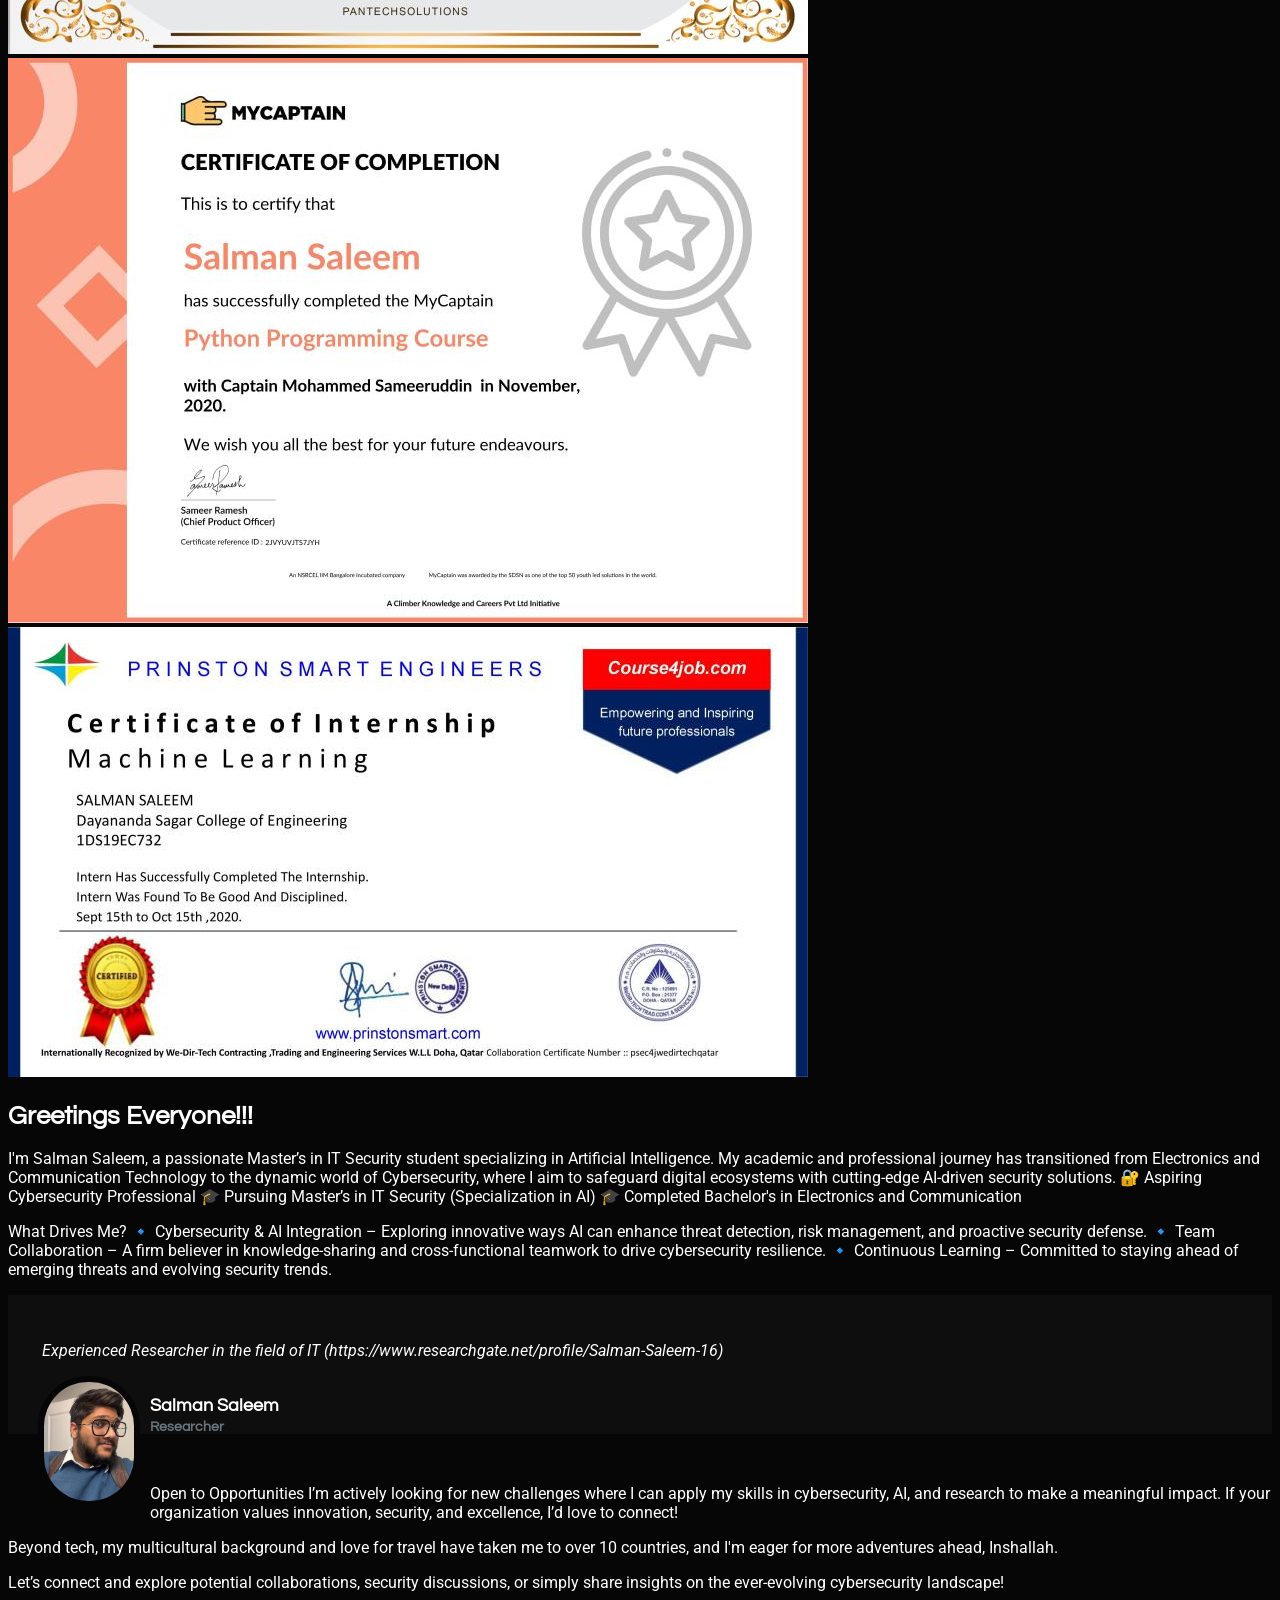
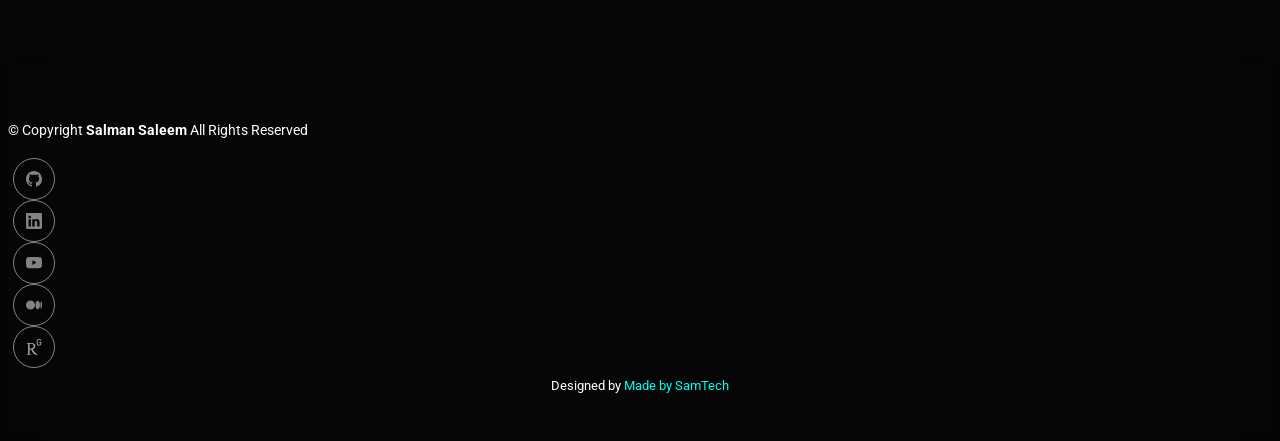
==== commit 947d579e: "Update certifications.html" ====
--- a/certifications.html
+++ b/certifications.html
@@ -336,15 +336,19 @@
 
         <div class="row gy-4 g-lg-5">
           <div class="col-lg-6">
+            
+            <img src="assets/img/portfolio/cysa_cert.jpeg" class="img-fluid mb-4" alt="">
             <img src="assets/img/portfolio/azure_SA_Expert.jpeg" class="img-fluid mb-4" alt="">
-            <img src="assets/img/portfolio/cert_7.jpeg" class="img-fluid mb-4" alt="">
-            <img src="assets/img/portfolio/cert_6.jpeg" class="img-fluid mb-4" alt="">
+            
+            <img src="assets/img/portfolio/cert_ieee.jpeg" class="img-fluid mb-4" alt="">
+            <img src="assets/img/portfolio/cert_ieee_2.jpeg" class="img-fluid mb-4" alt="">
             <img src="assets/img/portfolio/cert_5.jpeg" class="img-fluid mb-4" alt="">
             <img src="assets/img/portfolio/cert_4.jpeg" class="img-fluid mb-4" alt="">
             <img src="assets/img/portfolio/cert_3.jpeg" class="img-fluid mb-4" alt="">
-            <img src="assets/img/portfolio/cysa_cert.jpeg" class="img-fluid mb-4" alt="">
-            <img src="assets/img/portfolio/cert_ieee.jpeg" class="img-fluid mb-4" alt="">
-            <img src="assets/img/portfolio/cert_ieee_2.jpeg" class="img-fluid mb-4" alt="">
+            
+            <img src="assets/img/portfolio/cert_6.jpeg" class="img-fluid mb-4" alt="">
+            
+            <img src="assets/img/portfolio/cert_7.jpeg" class="img-fluid mb-4" alt="">
           </div>
 
           <div class="col-lg-6">
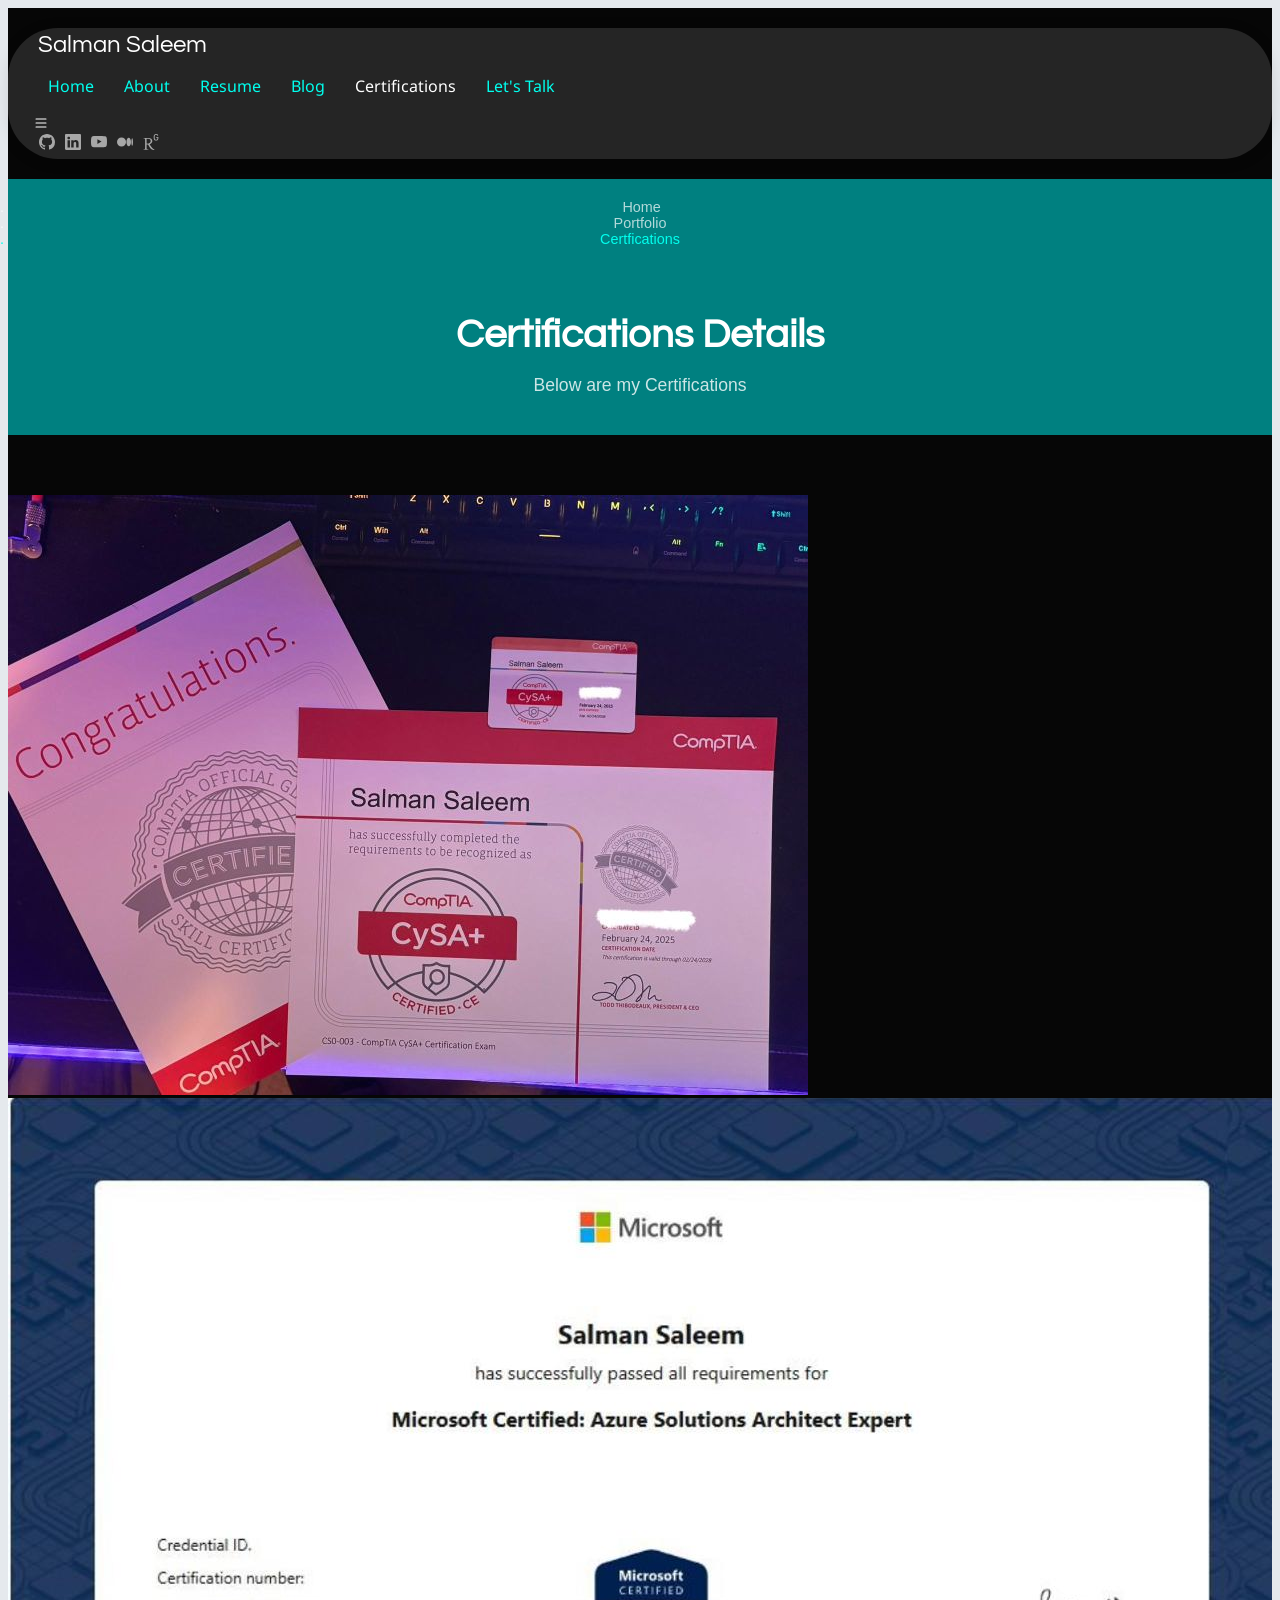
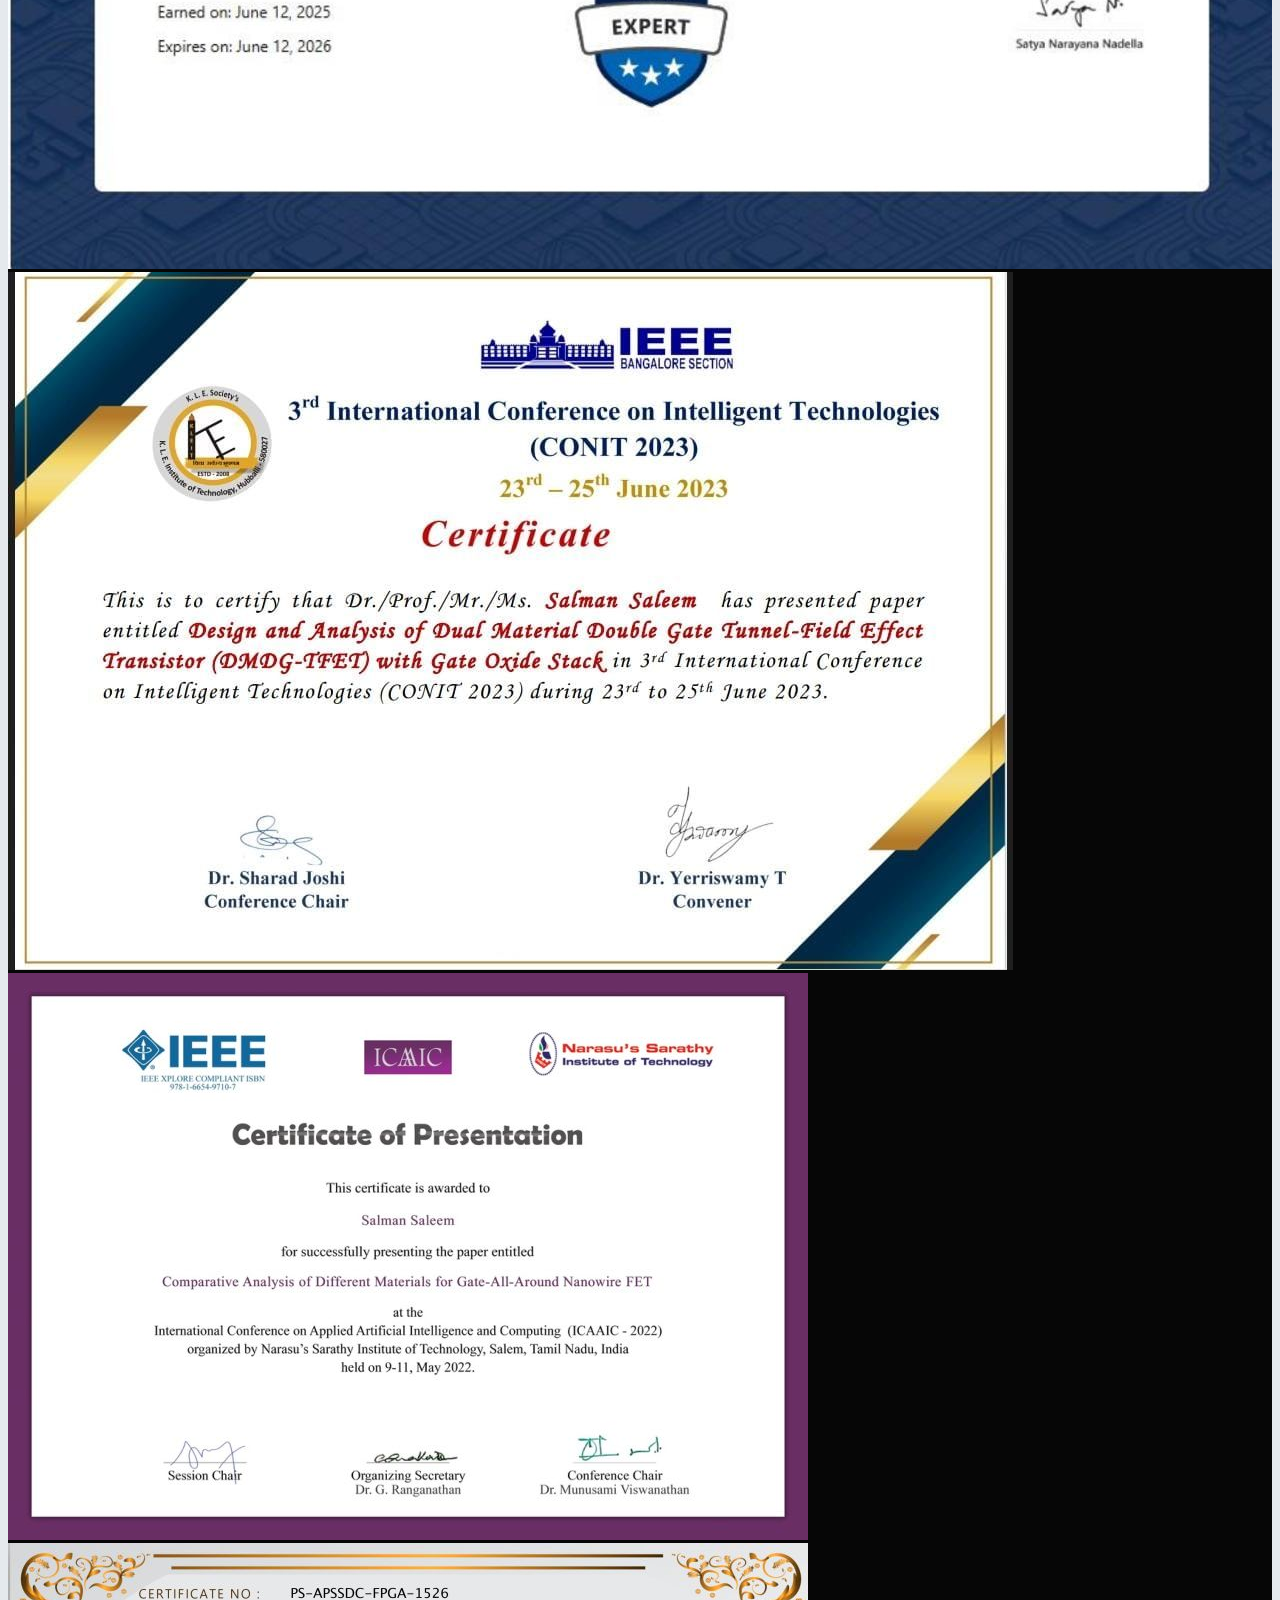
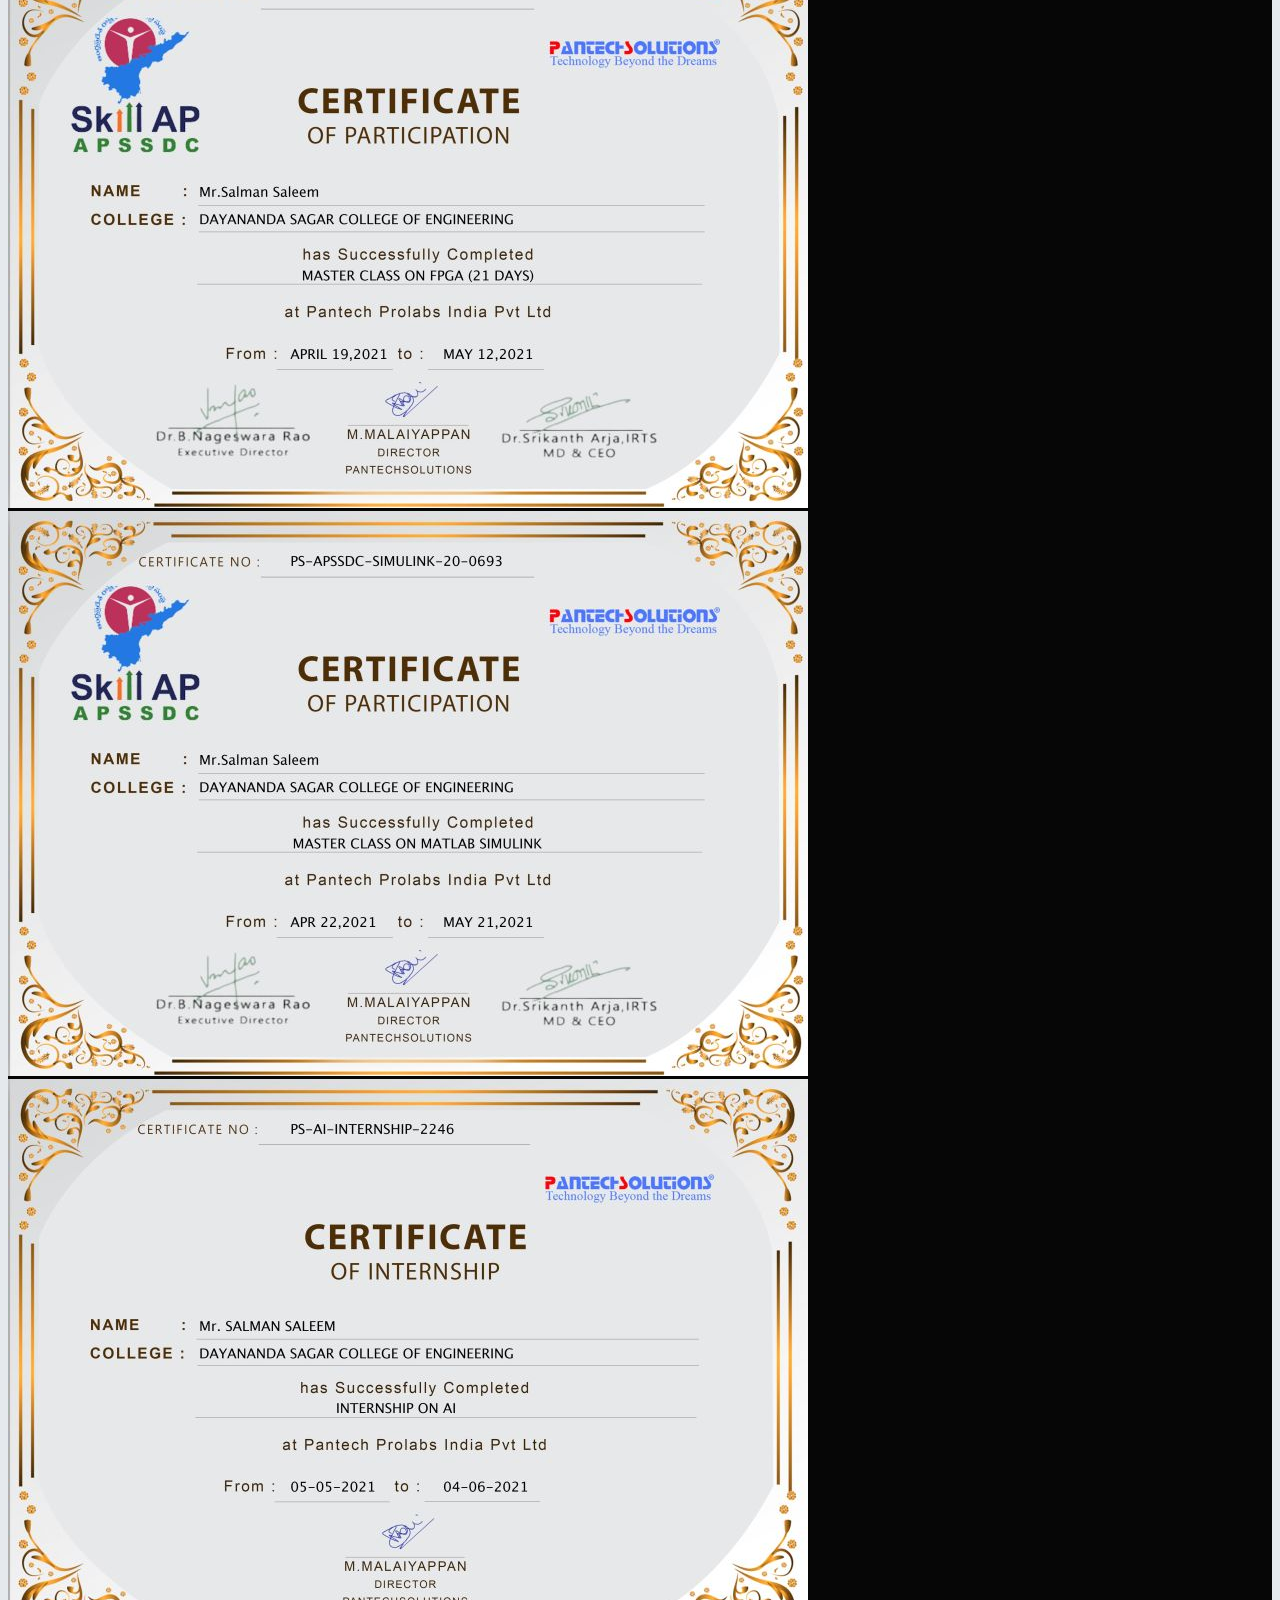
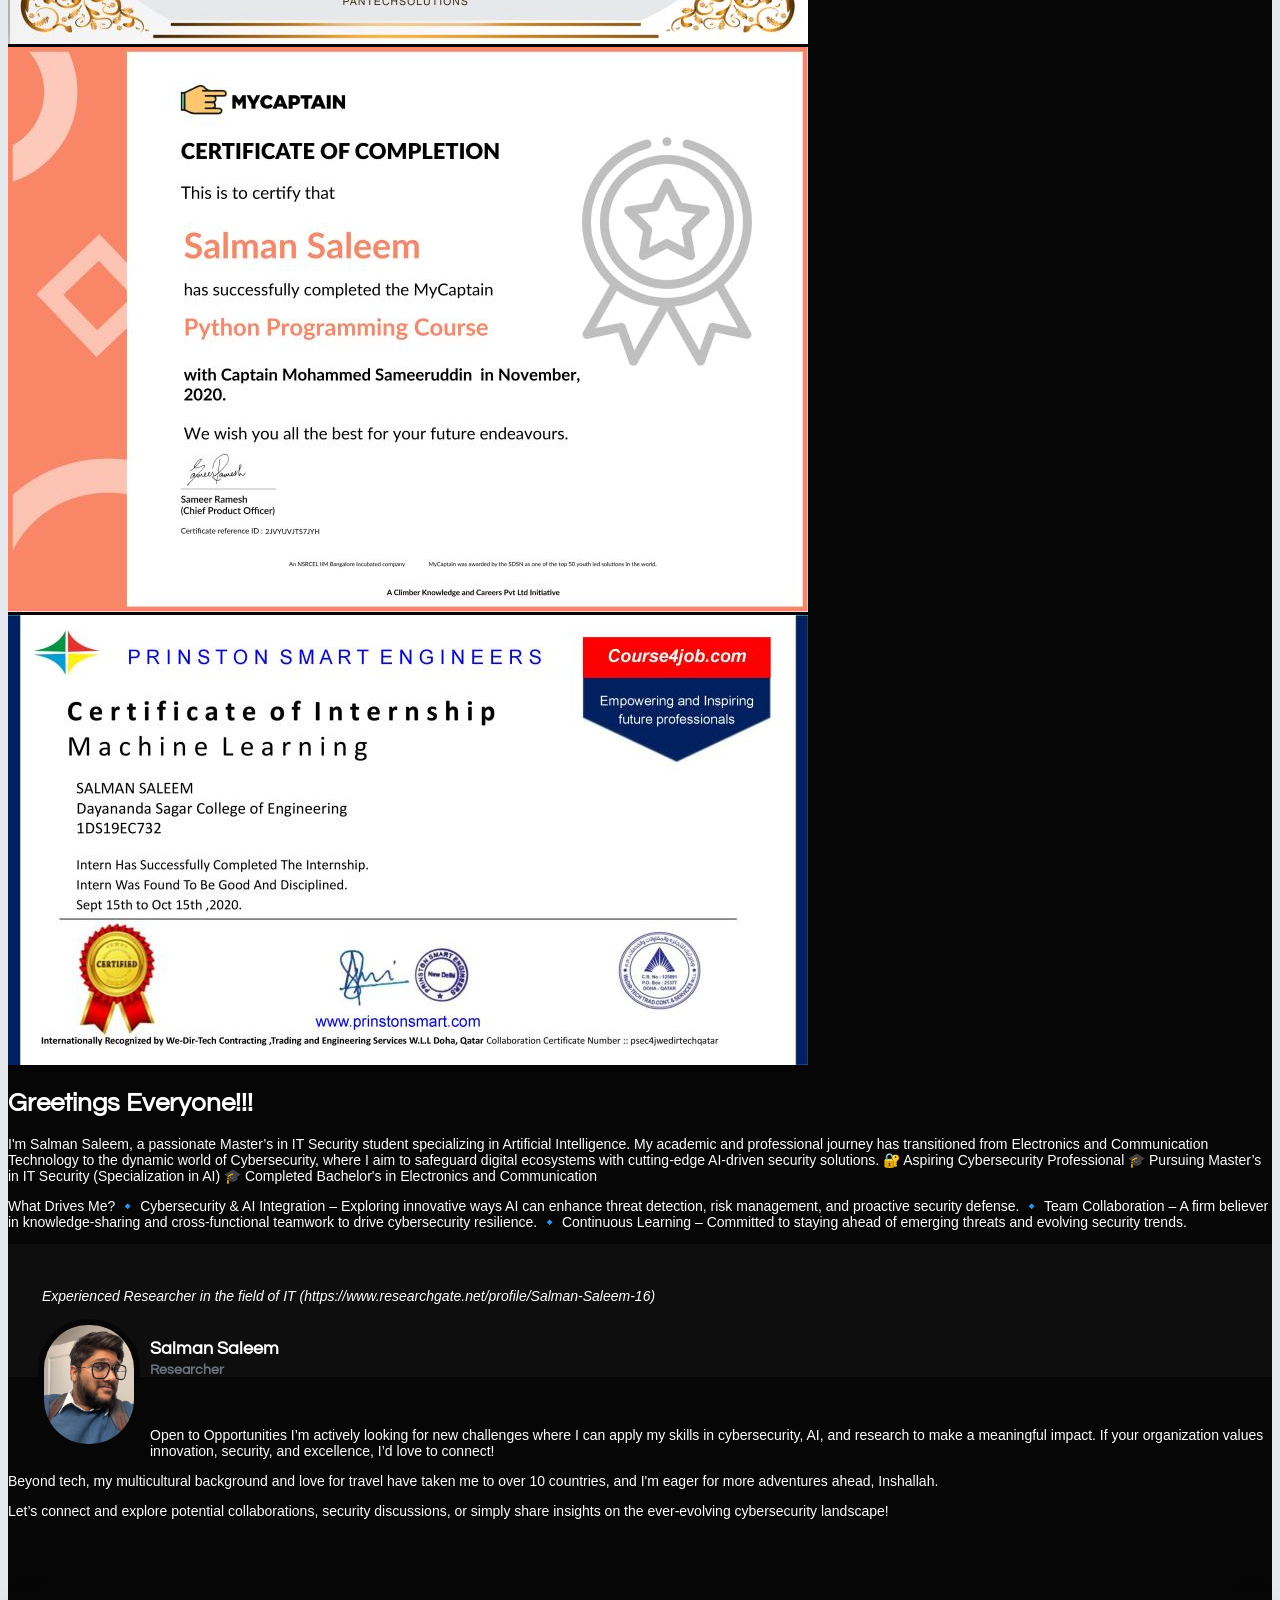
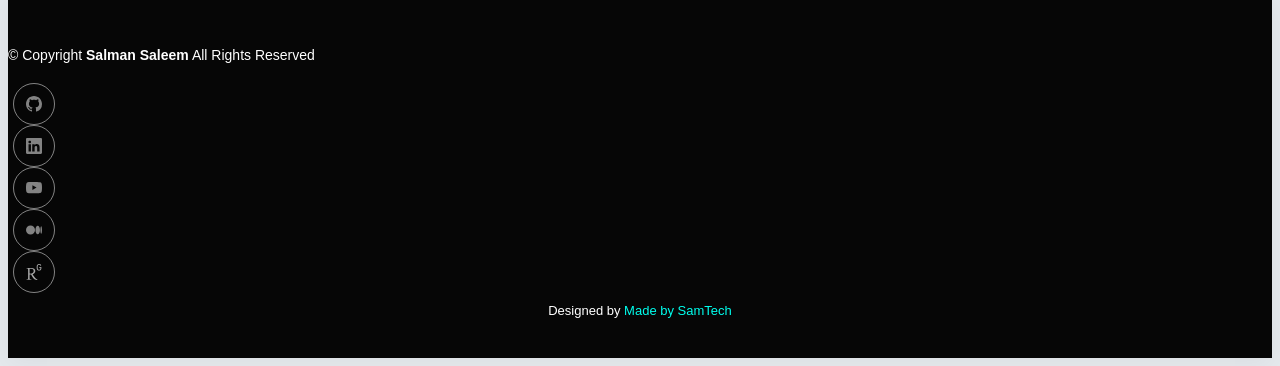
==== commit e0df82df: "Update certifications.html" ====
--- a/certifications.html
+++ b/certifications.html
@@ -4,7 +4,7 @@
 <head>
   <meta charset="utf-8">
   <meta content="width=device-width, initial-scale=1.0" name="viewport">
-  <title>Salman Saleem | Portfolio</title>
+  <title>Salman Saleem | Certifications</title>
   <meta name="description" content="">
   <meta name="keywords" content="">
 
@@ -231,7 +231,7 @@
         <ul>
           <li><a href="index.html" >Home</a></li>
           <li><a href="index.html#about">About</a></li>
-          <li><a href="#resume">Resume</a></li>
+          <li><a href="index.html#resume">Resume</a></li>
           <li><a href="https://medium.com/@salmansaleem9903">Blog</a></li>
           <!--<li><a href="#Trophies">Certifications</a></li>-->
           <!--<li class="dropdown"><a href="#"><span>Dropdown</span> <i class="bi bi-chevron-down toggle-dropdown"></i></a>
@@ -252,7 +252,7 @@
             </ul>
           </li>-->
           <li><a href="certifications.html" class="active">Certifications</a></li>
-          <li><a href="#contact">Let's Talk</a></li>
+          <li><a href="index.html#contact">Let's Talk</a></li>
         </ul>
         <svg xmlns="http://www.w3.org/2000/svg" width="16" height="16" fill="currentColor" class="mobile-nav-toggle d-xl-none bi bi-list" viewBox="0 0 16 16">
           <path fill-rule="evenodd" d="M2.5 12a.5.5 0 0 1 .5-.5h10a.5.5 0 0 1 0 1H3a.5.5 0 0 1-.5-.5m0-4a.5.5 0 0 1 .5-.5h10a.5.5 0 0 1 0 1H3a.5.5 0 0 1-.5-.5m0-4a.5.5 0 0 1 .5-.5h10a.5.5 0 0 1 0 1H3a.5.5 0 0 1-.5-.5"/>
--- a/css/rotating-card.css
+++ b/css/rotating-card.css
@@ -0,0 +1,318 @@
+body {
+	font-size: 14px;
+	font-family: "Helvetica Nueue",Arial,Verdana,sans-serif;
+	background-color: #E5E9ED;
+}
+.btn:hover,
+.btn:focus,
+.btn:active{
+    outline: 0 !important;
+}
+/* entire container, keeps perspective */
+.card-container {
+	  -webkit-perspective: 800px;
+   -moz-perspective: 800px;
+     -o-perspective: 800px;
+        perspective: 800px;
+        margin-bottom: 30px;
+}
+/* flip the pane when hovered */
+.card-container:not(.manual-flip):hover .card,
+.card-container.hover.manual-flip .card{
+	-webkit-transform: rotateY( 180deg );
+-moz-transform: rotateY( 180deg );
+ -o-transform: rotateY( 180deg );
+    transform: rotateY( 180deg );
+}
+
+
+.card-container.static:hover .card,
+.card-container.static.hover .card {
+	-webkit-transform: none;
+-moz-transform: none;
+ -o-transform: none;
+    transform: none;
+}
+/* flip speed goes here */
+.card {
+	 -webkit-transition: -webkit-transform .5s;
+   -moz-transition: -moz-transform .5s;
+     -o-transition: -o-transform .5s;
+        transition: transform .5s;
+-webkit-transform-style: preserve-3d;
+   -moz-transform-style: preserve-3d;
+     -o-transform-style: preserve-3d;
+        transform-style: preserve-3d;
+	position: relative;
+}
+
+/* hide back of pane during swap */
+.front, .back {
+	-webkit-backface-visibility: hidden;
+   -moz-backface-visibility: hidden;
+     -o-backface-visibility: hidden;
+        backface-visibility: hidden;
+	position: absolute;
+	top: 0;
+	left: 0;
+	background-color: #FFF;
+    box-shadow: 0 1px 3px 0 rgba(0, 0, 0, 0.14);
+}
+
+/* front pane, placed above back */
+.front {
+	z-index: 2;
+}
+
+/* back, initially hidden pane */
+.back {
+		-webkit-transform: rotateY( 180deg );
+   -moz-transform: rotateY( 180deg );
+     -o-transform: rotateY( 180deg );
+        transform: rotateY( 180deg );
+        z-index: 3;
+}
+
+.back .btn-simple{
+    position: absolute;
+    left: 0;
+    bottom: 4px;
+}
+/*        Style       */
+
+
+.card{
+    background: none repeat scroll 0 0 #FFFFFF;
+    border-radius: 4px;
+    color: #444444;
+}
+.card-container, .front, .back {
+	width: 100%;
+	height: 420px;
+	border-radius: 4px;
+}
+.card .cover{
+    height: 105px;
+    overflow: hidden;
+    border-radius: 4px 4px 0 0;
+}
+.card .cover img{
+    width: 100%;
+}
+.card .user{
+    border-radius: 50%;
+    display: block;
+    height: 120px;
+    margin: -55px auto 0;
+    overflow: hidden;
+    width: 120px;
+}
+.card .user img{
+    background: none repeat scroll 0 0 #FFFFFF;
+    border: 4px solid #FFFFFF;
+    width: 100%;
+}
+
+.card .content{
+    background-color: rgba(0, 0, 0, 0);
+    box-shadow: none;
+    padding: 10px 20px 20px;
+}
+.card .content .main {
+    min-height: 160px;
+}
+.card .back .content .main {
+    height: 215px;
+}
+.card .name {
+    font-size: 22px;
+    line-height: 28px;
+    margin: 10px 0 0;
+    text-align: center;
+    text-transform: capitalize;
+}
+.card h5{
+    margin: 5px 0;
+    font-weight: 400;
+    line-height: 20px;
+}
+.card .profession{
+    color: #999999;
+    text-align: center;
+    margin-bottom: 20px;
+}
+.card .footer {
+    border-top: 1px solid #EEEEEE;
+    color: #999999;
+    margin: 30px 0 0;
+    padding: 10px 0 0;
+    text-align: center;
+}
+.card .footer .social-links{
+    font-size: 18px;
+}
+.card .footer .social-links a{
+    margin: 0 7px;
+}
+.card .footer .btn-simple{
+    margin-top: -6px;
+}
+.card .header {
+    padding: 15px 20px;
+    height: 90px;
+}
+.card .motto{
+    border-bottom: 1px solid #EEEEEE;
+    color: #999999;
+    font-size: 14px;
+    font-weight: 400;
+    padding-bottom: 10px;
+    text-align: center;
+}
+
+.card .stats-container{
+	width: 100%;
+	margin-top: 50px;
+}
+.card .stats{
+	display: block;
+	float: left;
+	width: 33.333333%;
+	text-align: center;
+}
+
+.card .stats:first-child{
+	border-right: 1px solid #EEEEEE;
+}
+.card .stats:last-child{
+	border-left: 1px solid #EEEEEE;
+}
+.card .stats h4{
+	font-weight: 300;
+	margin-bottom: 5px;
+}
+.card .stats p{
+	color: #777777;
+}
+/*      Just for presentation        */
+
+.title{
+    color: #506A85;
+    text-align: center;
+    font-weight: 300;
+    font-size: 44px;
+    margin-bottom: 90px;
+    line-height: 90%;
+}
+.title small{
+    font-size: 17px;
+    color: #999;
+    text-transform: uppercase;
+    margin: 0;
+}
+.space-30{
+	height: 30px;
+	display: block;
+}
+.space-50{
+    height: 50px;
+    display: block;
+}
+.space-200{
+    height: 200px;
+    display: block;
+}
+.white-board{
+    background-color: #FFFFFF;
+    min-height: 200px;
+    padding: 60px 60px 20px;
+}
+.ct-heart{
+    color: #F74933;
+}
+
+ pre.prettyprint{
+    background-color: #ffffff;
+    border: 1px solid #999;
+    margin-top: 20px;
+    padding: 20px;
+    text-align: left;
+}
+.atv, .str{
+    color: #05AE0E;
+}
+.tag, .pln, .kwd{
+     color: #3472F7;
+}
+.atn{
+  color: #2C93FF;
+}
+.pln{
+   color: #333;
+}
+.com{
+    color: #999;
+}
+
+.btn-simple{
+    opacity: .8;
+    color: #666666;
+    background-color: transparent;
+}
+
+.btn-simple:hover,
+.btn-simple:focus{
+    background-color: transparent;
+    box-shadow: none;
+    opacity: 1;
+}
+.btn-simple i{
+    font-size: 16px;
+}
+
+.navbar-brand-logo{
+    padding: 0;
+}
+.navbar-brand-logo .logo{
+    border: 1px solid #333333;
+    border-radius: 50%;
+    float: left;
+    overflow: hidden;
+    width: 60px;
+}
+.navbar .navbar-brand-logo .brand{
+    color: #FFFFFF;
+    float: left;
+    font-size: 18px;
+    font-weight: 400;
+    line-height: 20px;
+    margin-left: 10px;
+    margin-top: 10px;
+    width: 60px;
+}
+.navbar-default .navbar-brand-logo .brand{
+    color: #555;
+}
+
+
+/*       Fix bug for IE      */
+
+@media screen and (-ms-high-contrast: active), (-ms-high-contrast: none) {
+    .front, .back{
+        -ms-backface-visibility: visible;
+        backface-visibility: visible;
+    }
+
+    .back {
+        visibility: hidden;
+        -ms-transition: all 0.2s cubic-bezier(.92,.01,.83,.67);
+    }
+    .front{
+        z-index: 4;
+    }
+    .card-container:not(.manual-flip):hover .back,
+    .card-container.manual-flip.hover .back{
+        z-index: 5;
+        visibility: visible;
+    }
+}
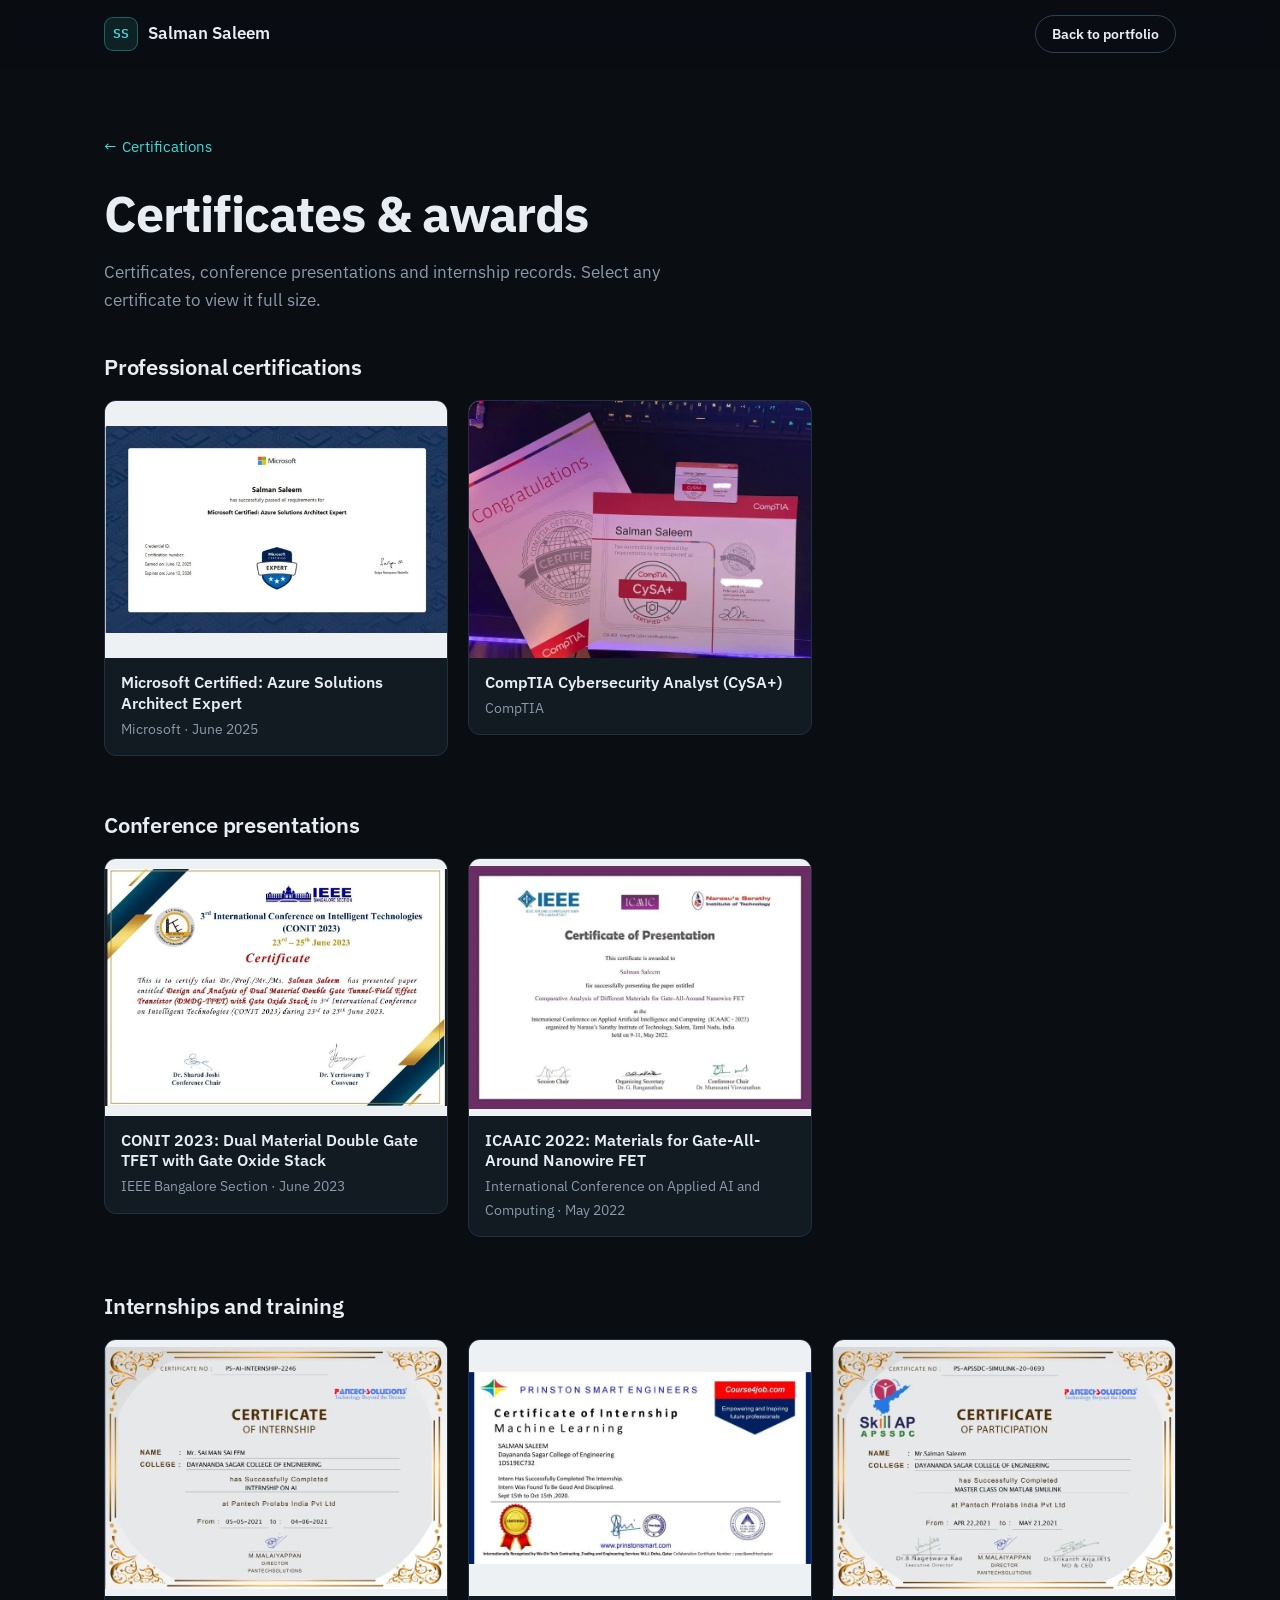
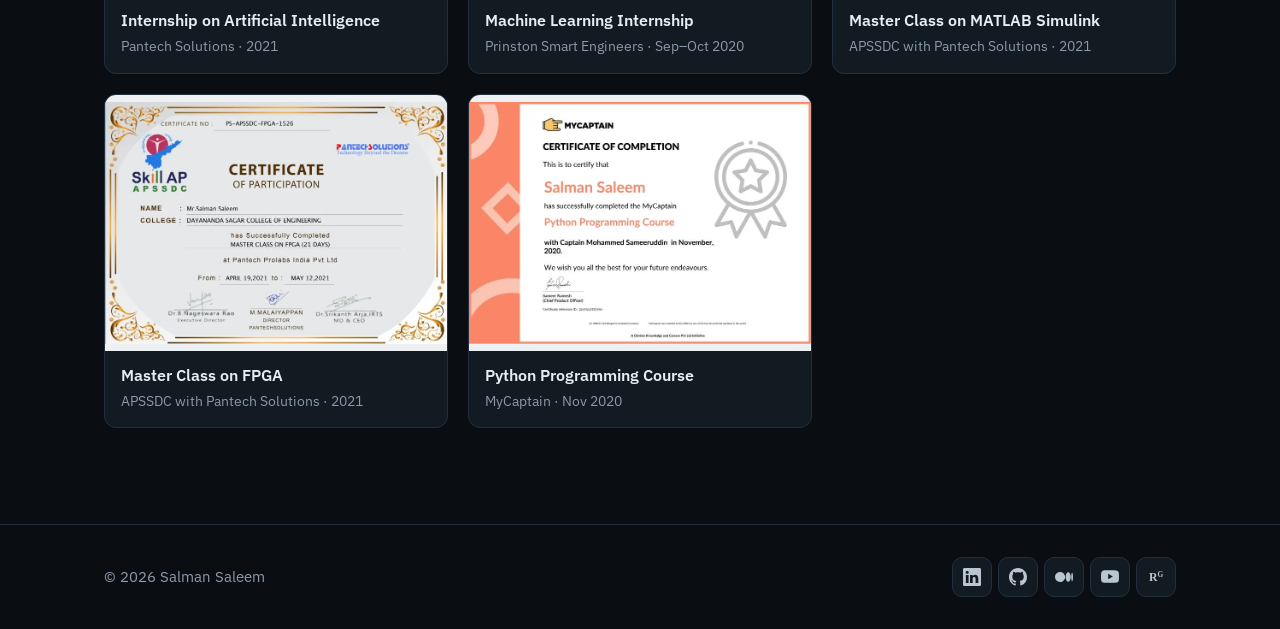
==== commit aaf7286d: "Redesign portfolio and update content from new résumé - Replace the BootstrapMade template with a ha" ====
--- a/certifications.html
+++ b/certifications.html
@@ -1,513 +1,162 @@
 <!DOCTYPE html>
 <html lang="en">
-
 <head>
   <meta charset="utf-8">
-  <meta content="width=device-width, initial-scale=1.0" name="viewport">
-  <title>Salman Saleem | Certifications</title>
-  <meta name="description" content="">
-  <meta name="keywords" content="">
+  <meta name="viewport" content="width=device-width, initial-scale=1">
+  <title>Certificates &amp; Awards | Salman Saleem</title>
+  <meta name="description" content="Certificates, conference presentations and internship records of Salman Saleem, security risk, compliance and AI security analyst.">
+  <meta name="theme-color" content="#0a0e13">
+  <link rel="canonical" href="https://salmansaleem5123.github.io/portfolio/certifications.html">
 
-  <!-- Favicons -->
-  <link href="assets/img/favicon.png" rel="icon">
-  <link href="assets/img/apple-touch-icon.png" rel="apple-touch-icon">
+  <meta property="og:type" content="website">
+  <meta property="og:title" content="Salman Saleem | Security Risk, Compliance &amp; AI Security">
+  <meta property="og:description" content="Risk and compliance analyst mapping controls to ISO 27001 and NIST CSF, with hands-on AI security work in LLM red-teaming and RAG integrity.">
+  <meta property="og:url" content="https://salmansaleem5123.github.io/portfolio/certifications.html">
+  <meta property="og:image" content="https://salmansaleem5123.github.io/portfolio/assets/img/site/og-image.jpg">
+  <meta property="og:image:width" content="1200">
+  <meta property="og:image:height" content="630">
+  <meta name="twitter:card" content="summary_large_image">
 
-  <!-- Fonts -->
-  <link href="https://fonts.googleapis.com" rel="preconnect">
-  <link href="https://fonts.gstatic.com" rel="preconnect" crossorigin>
-  <link href="https://fonts.googleapis.com/css2?family=Roboto:ital,wght@0,100;0,300;0,400;0,500;0,700;0,900;1,100;1,300;1,400;1,500;1,700;1,900&family=Noto+Sans:ital,wght@0,100;0,200;0,300;0,400;0,500;0,600;0,700;0,800;0,900;1,100;1,200;1,300;1,400;1,500;1,600;1,700;1,800;1,900&family=Questrial:wght@400&display=swap" rel="stylesheet">
+  <link rel="icon" href="assets/img/site/favicon.png">
+  <link rel="apple-touch-icon" href="assets/img/site/apple-touch-icon.png">
 
-  <!-- Vendor CSS Files -->
-  <link href="assets/vendor/bootstrap/css/bootstrap.min.css" rel="stylesheet">
-  <link href="assets/vendor/bootstrap-icons/bootstrap-icons.css" rel="stylesheet">
-  <link href="assets/vendor/aos/aos.css" rel="stylesheet">
-  <link href="assets/vendor/glightbox/css/glightbox.min.css" rel="stylesheet">
-  <link href="assets/vendor/swiper/swiper-bundle.min.css" rel="stylesheet">
-
-  <!-- Main CSS File -->
-  <link href="assets/css/main.css" rel="stylesheet">
-
-  <!-- Custom rotating cards-->
-  <link href="css/rotating-card.css" rel="stylesheet" />
-  <link href="https://netdna.bootstrapcdn.com/font-awesome/4.5.0/css/font-awesome.min.css" rel="stylesheet" />
-
-  <!-- =======================================================
-  * Template Name: EasyFolio
-  * Template URL: https://bootstrapmade.com/easyfolio-bootstrap-portfolio-template/
-  * Updated: Feb 21 2025 with Bootstrap v5.3.3
-  * Author: BootstrapMade.com
-  * License: https://bootstrapmade.com/license/
-  ======================================================== -->
-  <style>
-
-    .text-color-custom-dark{
-      color: #858689;
-    }
-    /* Apply dark mode to the entire website */
-/*.dark-mode {
-  background-color: #121212;
-  color: cyan;
-}*/
-
-/* Ensure sections inherit dark mode styles */
-/*.dark-mode .header,
-.dark-mode .footer,
-.dark-mode .hero,
-.dark-mode .about,
-.dark-mode .services,
-.dark-mode .contact,
-.dark-mode .portfolio,
-.dark-mode .resume {
-  background-color: #1a1a1a;
-  color: cyan;
-}*/
-
-/* Change links to cyan in dark mode */
-/*.dark-mode a {
-  color: cyan;
-}*/
-
-/* Adjust buttons in dark mode */
-/*.dark-mode .btn {
-  background: cyan;
-  color: #1a1a1a;
-  border: 1px solid cyan;
-}
-
-.dark-mode .btn:hover {
-  background: #1a1a1a;
-  color: cyan;
-}*/
-
-/* Navbar adjustments */
-/*.dark-mode .navmenu ul li a {
-  color: cyan !important;
-}
-*/
-/* Change dark mode button */
-/*.dark-mode-btn {
-  background: #1a1a1a;
-  color: cyan;
-  border: 1px solid cyan;
-  padding: 8px 15px;
-  cursor: pointer;
-  font-size: 14px;
-  border-radius: 5px;
-}
-
-.dark-mode-btn:hover {
-  background: cyan;
-  color: #1a1a1a;
-}
-
-  .dark-mode {
-    background-color: #121212;
-    color: cyan;
-  }
-  .dark-mode .header, 
-  .dark-mode .footer {
-    background: #1a1a1a;
-    color: cyan;
-  }
-  .dark-mode .hero {
-    color: cyan;
-  }
-  .dark-mode-btn {
-    background: #1a1a1a;
-    color: cyan;
-    border: 1px solid cyan;
-    padding: 8px 15px;
-    cursor: pointer;
-    font-size: 14px;
-    border-radius: 5px;
-  }
-  .dark-mode-btn:hover {
-    background: cyan;
-    color: #1a1a1a;
-  }*/
-
-
-.Cert_icons_about{
-  width: 100px;
-  height: 100px;
-}
-.form-control::placeholder { 
-            color: grey;
-}
-input::placeholder {
-    color: grey !important;
-}
-textarea::placeholder {
-       color: grey !important;
-}
-
-
-
-/*changing text code*/
-     .text-animation span {
-        display: inline-block;
-        opacity: 0;
-        transition: opacity 0.5s ease-in-out;
-      }
-     .text-rotate-color {
-          color: #00ffee;
-        }
-      /* Centering elements on mobile */
-      /* Centering elements on mobile */
-      @media (max-width: 767.98px) {
-        .home-content h3{
-          text-align: center;
-        }
-        .social-icons, .btn-group {
-          justify-content: center;
-        }
-        h3.text-animation {
-          display: flex;
-          justify-content: center;
-          text-align: center;
-          margin-left:35px;
-        }
-        #changing-text{
-          margin-left: 15px;
-          color: var(--accent-color);
-        }
-        .text-rotate-color {
-          color: #00ffee;
-        }
-      }
-
-    .home-img{
-  border-radius: 50%;
-}
-.home-img img {
-  position: relative;
-  top: 3rem;
-  width: 32vw;
-  height: 32vw;
-  border-radius: 50%;
-  box-shadow: 0 0 25px var(--main-color);
-  cursor: pointer;
-  transition: 0.4s ease-in-out;
-}
-.home-img img:hover{
-  box-shadow: 0 0 25px var(--main-color),
-              0 0 50px var(--main-color),
-              0 0 100px var(--main-color);
-}
-/*.header-social-links a {
-    display: flex;
-    align-items: center;
-    justify-content: center;
-    width: 40px;
-    height: 40px;
-    border-radius: 50%;
-    border: 1px solid
- color-mix(in srgb, var(--default-color), transparent 50%);
-    font-size: 16px;
-    color: 
- color-mix(in srgb, var(--default-color), transparent 50%);
-    margin: 0 5px;
-    transition: 0.3s;
-  padding-top: 6px;}*/
-    .page-title{
-      background-color: teal !important;
-    }
-</style>
-
+  <link rel="preconnect" href="https://fonts.googleapis.com">
+  <link rel="preconnect" href="https://fonts.gstatic.com" crossorigin>
+  <link rel="stylesheet" href="https://fonts.googleapis.com/css2?family=IBM+Plex+Mono:wght@400;500;600&family=IBM+Plex+Sans:wght@400;500;600;700&display=swap">
+  <link rel="stylesheet" href="assets/css/site.css">
+  <script>document.documentElement.classList.add('js')</script>
 </head>
 
-<body class="index-page dark-background" >
+<body>
+  <!-- Icon sprite -->
+  <svg width="0" height="0" style="position:absolute" aria-hidden="true">
+    <symbol id="i-github" viewBox="0 0 16 16"><path d="M8 0C3.58 0 0 3.58 0 8c0 3.54 2.29 6.53 5.47 7.59.4.07.55-.17.55-.38 0-.19-.01-.82-.01-1.49-2.01.37-2.53-.49-2.69-.94-.09-.23-.48-.94-.82-1.13-.28-.15-.68-.52-.01-.53.63-.01 1.08.58 1.23.82.72 1.21 1.87.87 2.33.66.07-.52.28-.87.51-1.07-1.78-.2-3.64-.89-3.64-3.95 0-.87.31-1.59.82-2.15-.08-.2-.36-1.02.08-2.12 0 0 .67-.21 2.2.82.64-.18 1.32-.27 2-.27s1.36.09 2 .27c1.53-1.04 2.2-.82 2.2-.82.44 1.1.16 1.92.08 2.12.51.56.82 1.27.82 2.15 0 3.07-1.87 3.75-3.65 3.95.29.25.54.73.54 1.48 0 1.07-.01 1.93-.01 2.2 0 .21.15.46.55.38A8.01 8.01 0 0 0 16 8c0-4.42-3.58-8-8-8"/></symbol>
+    <symbol id="i-linkedin" viewBox="0 0 16 16"><path d="M0 1.146C0 .513.526 0 1.175 0h13.65C15.474 0 16 .513 16 1.146v13.708c0 .633-.526 1.146-1.175 1.146H1.175C.526 16 0 15.487 0 14.854zm4.943 12.248V6.169H2.542v7.225zm-1.2-8.212c.837 0 1.358-.554 1.358-1.248-.015-.709-.52-1.248-1.342-1.248S2.4 3.226 2.4 3.934c0 .694.521 1.248 1.327 1.248zm4.908 8.212V9.359c0-.216.016-.432.08-.586.173-.431.568-.878 1.232-.878.869 0 1.216.662 1.216 1.634v3.865h2.401V9.25c0-2.22-1.184-3.252-2.764-3.252-1.274 0-1.845.7-2.165 1.193v.025h-.016l.016-.025V6.169h-2.4c.03.678 0 7.225 0 7.225z"/></symbol>
+    <symbol id="i-youtube" viewBox="0 0 16 16"><path d="M8.051 1.999h.089c.822.003 4.987.033 6.11.335a2.01 2.01 0 0 1 1.415 1.42c.101.38.172.883.22 1.402l.01.104.022.26.008.104c.065.914.073 1.77.074 1.957v.075c-.001.194-.01 1.108-.082 2.06l-.008.105-.009.104c-.05.572-.124 1.14-.235 1.558a2.01 2.01 0 0 1-1.415 1.42c-1.16.312-5.569.334-6.18.335h-.142c-.309 0-1.587-.006-2.927-.052l-.17-.006-.087-.004-.171-.007-.171-.007c-1.11-.049-2.167-.128-2.654-.26a2.01 2.01 0 0 1-1.415-1.419c-.111-.417-.185-.986-.235-1.558L.09 9.82l-.008-.104A31 31 0 0 1 0 7.68v-.123c.002-.215.01-.958.064-1.778l.007-.103.003-.052.008-.104.022-.26.01-.104c.048-.519.119-1.023.22-1.402a2.01 2.01 0 0 1 1.415-1.42c.487-.13 1.544-.21 2.654-.26l.17-.007.172-.006.086-.003.171-.007A100 100 0 0 1 7.858 2zM6.4 5.209v4.818l4.157-2.408z"/></symbol>
+    <symbol id="i-medium" viewBox="0 0 16 16"><path d="M9.025 8c0 2.485-2.02 4.5-4.513 4.5A4.506 4.506 0 0 1 0 8c0-2.486 2.02-4.5 4.512-4.5A4.506 4.506 0 0 1 9.025 8m4.95 0c0 2.34-1.01 4.236-2.256 4.236S9.463 10.339 9.463 8c0-2.34 1.01-4.236 2.256-4.236S13.975 5.661 13.975 8M16 8c0 2.096-.355 3.795-.794 3.795-.438 0-.793-1.7-.793-3.795 0-2.096.355-3.795.794-3.795.438 0 .793 1.699.793 3.795"/></symbol>
+    <symbol id="i-rg" viewBox="0 0 16 16"><text x="8" y="11.6" text-anchor="middle" font-family="Georgia, serif" font-size="10.5" font-weight="700">R<tspan font-size="6.5" dy="-4">G</tspan></text></symbol>
+    <symbol id="i-mail" viewBox="0 0 24 24"><path fill="none" stroke="currentColor" stroke-width="1.8" stroke-linecap="round" stroke-linejoin="round" d="M3.5 6.5h17v11h-17zM4 7l8 6 8-6"/></symbol>
+    <symbol id="i-download" viewBox="0 0 24 24"><path fill="none" stroke="currentColor" stroke-width="2" stroke-linecap="round" stroke-linejoin="round" d="M12 4v11m0 0-4.5-4.5M12 15l4.5-4.5M5 19.5h14"/></symbol>
+    <symbol id="i-shield" viewBox="0 0 24 24"><path fill="none" stroke="currentColor" stroke-width="1.8" stroke-linejoin="round" d="M12 3 4.5 6v5.5c0 4.6 3.1 8.1 7.5 9.5 4.4-1.4 7.5-4.9 7.5-9.5V6z"/><path fill="none" stroke="currentColor" stroke-width="1.8" stroke-linecap="round" stroke-linejoin="round" d="m8.8 12 2.2 2.2 4.3-4.4"/></symbol>
+    <symbol id="i-ai" viewBox="0 0 24 24"><g fill="none" stroke="currentColor" stroke-width="1.8" stroke-linecap="round" stroke-linejoin="round"><rect x="6.5" y="6.5" width="11" height="11" rx="2"/><path d="M9.5 3v3.5M14.5 3v3.5M9.5 17.5V21M14.5 17.5V21M3 9.5h3.5M3 14.5h3.5M17.5 9.5H21M17.5 14.5H21"/><path d="m10 14.5 2-5 2 5M10.6 13h2.8"/></g></symbol>
+    <symbol id="i-cloud" viewBox="0 0 24 24"><path fill="none" stroke="currentColor" stroke-width="1.8" stroke-linejoin="round" d="M7 18.5h10.5a4 4 0 0 0 .4-8 6 6 0 0 0-11.5 1.6A3.3 3.3 0 0 0 7 18.5z"/><path fill="none" stroke="currentColor" stroke-width="1.8" stroke-linecap="round" stroke-linejoin="round" d="M12 11.5v4M10.3 13.2h3.4"/></symbol>
+  </svg>
 
-  <header id="header" class="header d-flex align-items-center sticky-top">
-    <div class="header-container container-fluid container-xl position-relative d-flex align-items-center justify-content-between dark-background">
+  <a class="skip-link" href="#main">Skip to content</a>
 
-      <a href="index.html" class="logo d-flex align-items-center me-auto me-xl-0">
-        <!-- Uncomment the line below if you also wish to use an image logo -->
-        <!-- <img src="assets/img/logo.webp" alt=""> -->
-        <h1 class="sitename">Salman Saleem</h1>
+  <header class="site-header">
+    <div class="container header-inner">
+      <a class="brand" href="./" aria-label="Salman Saleem, home">
+        <span class="brand-mark" aria-hidden="true">SS</span>
+        <span>Salman Saleem</span>
       </a>
-
-      <nav id="navmenu" class="navmenu">
-        <ul>
-          <li><a href="index.html" >Home</a></li>
-          <li><a href="index.html#about">About</a></li>
-          <li><a href="index.html#resume">Resume</a></li>
-          <li><a href="https://medium.com/@salmansaleem9903">Blog</a></li>
-          <!--<li><a href="#Trophies">Certifications</a></li>-->
-          <!--<li class="dropdown"><a href="#"><span>Dropdown</span> <i class="bi bi-chevron-down toggle-dropdown"></i></a>
-            <ul>
-              <li><a href="#">Dropdown 1</a></li>
-              <li class="dropdown"><a href="#"><span>Deep Dropdown</span> <i class="bi bi-chevron-down toggle-dropdown"></i></a>
-                <ul>
-                  <li><a href="#">Deep Dropdown 1</a></li>
-                  <li><a href="#">Deep Dropdown 2</a></li>
-                  <li><a href="#">Deep Dropdown 3</a></li>
-                  <li><a href="#">Deep Dropdown 4</a></li>
-                  <li><a href="#">Deep Dropdown 5</a></li>
-                </ul>
-              </li>
-              <li><a href="#">Dropdown 2</a></li>
-              <li><a href="#">Dropdown 3</a></li>
-              <li><a href="#">Dropdown 4</a></li>
-            </ul>
-          </li>-->
-          <li><a href="certifications.html" class="active">Certifications</a></li>
-          <li><a href="index.html#contact">Let's Talk</a></li>
-        </ul>
-        <svg xmlns="http://www.w3.org/2000/svg" width="16" height="16" fill="currentColor" class="mobile-nav-toggle d-xl-none bi bi-list" viewBox="0 0 16 16">
-          <path fill-rule="evenodd" d="M2.5 12a.5.5 0 0 1 .5-.5h10a.5.5 0 0 1 0 1H3a.5.5 0 0 1-.5-.5m0-4a.5.5 0 0 1 .5-.5h10a.5.5 0 0 1 0 1H3a.5.5 0 0 1-.5-.5m0-4a.5.5 0 0 1 .5-.5h10a.5.5 0 0 1 0 1H3a.5.5 0 0 1-.5-.5"/>
-        </svg>
-      </nav>
-      <!--<button id="darkModeToggle" class="dark-mode-btn">🌙</button>-->
-
-      <!--<div class="header-social-links"> -->
-        <div class="header-social-links d-flex justify-content-center">
-        <!--<a href="#" class="twitter">
-             <svg xmlns="http://www.w3.org/2000/svg" width="16" height="16" fill="currentColor" class="bi bi-twitter" viewBox="0 0 16 16">
-                <path d="M5.026 15c6.038 0 9.341-5.003 9.341-9.334q.002-.211-.006-.422A6.7 6.7 0 0 0 16 3.542a6.7 6.7 0 0 1-1.889.518 3.3 3.3 0 0 0 1.447-1.817 6.5 6.5 0 0 1-2.087.793A3.286 3.286 0 0 0 7.875 6.03a9.32 9.32 0 0 1-6.767-3.429 3.29 3.29 0 0 0 1.018 4.382A3.3 3.3 0 0 1 .64 6.575v.045a3.29 3.29 0 0 0 2.632 3.218 3.2 3.2 0 0 1-.865.115 3 3 0 0 1-.614-.057 3.28 3.28 0 0 0 3.067 2.277A6.6 6.6 0 0 1 .78 13.58a6 6 0 0 1-.78-.045A9.34 9.34 0 0 0 5.026 15"/>
-            </svg>
-        </a>-->
-        <a href="https://github.com/salmansaleem5123" class="github">
-          <svg xmlns="http://www.w3.org/2000/svg" width="16" height="16" fill="currentColor" class="bi bi-github" viewBox="0 0 16 16">
-            <path d="M8 0C3.58 0 0 3.58 0 8c0 3.54 2.29 6.53 5.47 7.59.4.07.55-.17.55-.38 0-.19-.01-.82-.01-1.49-2.01.37-2.53-.49-2.69-.94-.09-.23-.48-.94-.82-1.13-.28-.15-.68-.52-.01-.53.63-.01 1.08.58 1.23.82.72 1.21 1.87.87 2.33.66.07-.52.28-.87.51-1.07-1.78-.2-3.64-.89-3.64-3.95 0-.87.31-1.59.82-2.15-.08-.2-.36-1.02.08-2.12 0 0 .67-.21 2.2.82.64-.18 1.32-.27 2-.27s1.36.09 2 .27c1.53-1.04 2.2-.82 2.2-.82.44 1.1.16 1.92.08 2.12.51.56.82 1.27.82 2.15 0 3.07-1.87 3.75-3.65 3.95.29.25.54.73.54 1.48 0 1.07-.01 1.93-.01 2.2 0 .21.15.46.55.38A8.01 8.01 0 0 0 16 8c0-4.42-3.58-8-8-8"/>
-          </svg>
-        </a>
-        <a href="https://www.linkedin.com/in/salmansaleem5123/" class="linkedin">
-          <svg xmlns="http://www.w3.org/2000/svg" width="16" height="16" fill="currentColor" class="bi bi-linkedin" viewBox="0 0 16 16">
-            <path d="M0 1.146C0 .513.526 0 1.175 0h13.65C15.474 0 16 .513 16 1.146v13.708c0 .633-.526 1.146-1.175 1.146H1.175C.526 16 0 15.487 0 14.854zm4.943 12.248V6.169H2.542v7.225zm-1.2-8.212c.837 0 1.358-.554 1.358-1.248-.015-.709-.52-1.248-1.342-1.248S2.4 3.226 2.4 3.934c0 .694.521 1.248 1.327 1.248zm4.908 8.212V9.359c0-.216.016-.432.08-.586.173-.431.568-.878 1.232-.878.869 0 1.216.662 1.216 1.634v3.865h2.401V9.25c0-2.22-1.184-3.252-2.764-3.252-1.274 0-1.845.7-2.165 1.193v.025h-.016l.016-.025V6.169h-2.4c.03.678 0 7.225 0 7.225z"/>
-          </svg>   
-        </a>
-        <a href="https://www.youtube.com/@salmansaleem3989" class="youtube">
-          <svg xmlns="http://www.w3.org/2000/svg" width="16" height="16" fill="currentColor" class="bi bi-youtube" viewBox="0 0 16 16">
-              <path d="M8.051 1.999h.089c.822.003 4.987.033 6.11.335a2.01 2.01 0 0 1 1.415 1.42c.101.38.172.883.22 1.402l.01.104.022.26.008.104c.065.914.073 1.77.074 1.957v.075c-.001.194-.01 1.108-.082 2.06l-.008.105-.009.104c-.05.572-.124 1.14-.235 1.558a2.01 2.01 0 0 1-1.415 1.42c-1.16.312-5.569.334-6.18.335h-.142c-.309 0-1.587-.006-2.927-.052l-.17-.006-.087-.004-.171-.007-.171-.007c-1.11-.049-2.167-.128-2.654-.26a2.01 2.01 0 0 1-1.415-1.419c-.111-.417-.185-.986-.235-1.558L.09 9.82l-.008-.104A31 31 0 0 1 0 7.68v-.123c.002-.215.01-.958.064-1.778l.007-.103.003-.052.008-.104.022-.26.01-.104c.048-.519.119-1.023.22-1.402a2.01 2.01 0 0 1 1.415-1.42c.487-.13 1.544-.21 2.654-.26l.17-.007.172-.006.086-.003.171-.007A100 100 0 0 1 7.858 2zM6.4 5.209v4.818l4.157-2.408z"/>
-          </svg>
-        </a>
-        <a href="https://medium.com/@salmansaleem9903" class="medium">
-          <svg xmlns="http://www.w3.org/2000/svg" width="16" height="16" fill="currentColor" class="bi bi-medium" viewBox="0 0 16 16">
-  <path d="M9.025 8c0 2.485-2.02 4.5-4.513 4.5A4.506 4.506 0 0 1 0 8c0-2.486 2.02-4.5 4.512-4.5A4.506 4.506 0 0 1 9.025 8m4.95 0c0 2.34-1.01 4.236-2.256 4.236S9.463 10.339 9.463 8c0-2.34 1.01-4.236 2.256-4.236S13.975 5.661 13.975 8M16 8c0 2.096-.355 3.795-.794 3.795-.438 0-.793-1.7-.793-3.795 0-2.096.355-3.795.794-3.795.438 0 .793 1.699.793 3.795"/>
-</svg>
-        </a>
-        <a href="https://www.researchgate.net/profile/Salman-Saleem-16?ev=hdr_xprf" class="researchgate">
-          <svg role="img" viewBox="0 0 16 16" xmlns="http://www.w3.org/2000/svg" id="Researchgate--Streamline-Simple-Icons" height="16" width="16">
-  <path d="M13.057333333333332 0c-0.5453333333333332 0 -1.0053333333333332 0.12666666666666665 -1.382 0.3766666666666666 -0.3753333333333333 0.2513333333333333 -0.6466666666666666 0.624 -0.8086666666666666 1.1199999999999999a2.1286666666666667 2.1286666666666667 0 0 0 -0.07466666666666666 0.29133333333333333 5.576666666666666 5.576666666666666 0 0 0 -0.052 0.35333333333333333 6 6 0 0 0 -0.03333333333333333 0.48466666666666663c-0.006666666666666666 0.18799999999999997 -0.008666666666666666 0.414 -0.008666666666666666 0.6773333333333333a20.74733333333333 20.748666666666665 0 0 0 0.009333333333333332 0.6779999999999999 6 6 0 0 0 0.03333333333333333 0.48466666666666663 5.297333333333333 5.297333333333333 0 0 0 0.05133333333333333 0.35333333333333333h-0.003333333333333333a2.2226666666666666 2.2226666666666666 0 0 0 0.07533333333333334 0.292c0.16333333333333333 0.4953333333333333 0.43333333333333335 0.8686666666666666 0.8093333333333332 1.1199999999999999 0.3766666666666666 0.25066666666666665 0.8373333333333333 0.37599999999999995 1.3833333333333333 0.37599999999999995 0.5333333333333333 0 1.024 -0.142 1.4033333333333333 -0.40199999999999997 0.37999999999999995 -0.26 0.6266666666666666 -0.6106666666666667 0.7833333333333333 -1.0999999999999999 0.050666666666666665 -0.15666666666666665 0.09 -0.372 0.118 -0.62a7.266666666666667 7.266666666666667 0 0 0 0.028666666666666663 -0.8046666666666666v-0.5466666666666666c0 -0.06333333333333332 -0.03133333333333333 -0.09466666666666665 -0.09333333333333334 -0.09466666666666665h-2.0426666666666664c-0.06266666666666666 0 -0.09333333333333334 0.03133333333333333 -0.09333333333333334 0.09399999999999999v0.6373333333333333c0 0.06266666666666666 0.030666666666666665 0.09333333333333334 0.09333333333333334 0.09333333333333334h1.1106666666666665c0.03733333333333333 0 0.056 0.019999999999999997 0.056 0.057333333333333326 0 0.24 0 0.41333333333333333 -0.023999999999999997 0.5766666666666667 -0.025333333333333333 0.16266666666666665 -0.06666666666666667 0.298 -0.09799999999999999 0.40399999999999997 -0.072 0.25666666666666665 -0.23199999999999998 0.44266666666666665 -0.42533333333333334 0.584 -0.1933333333333333 0.1413333333333333 -0.492 0.2333333333333333 -0.8180000000000001 0.2333333333333333 -0.36333333333333334 0 -0.6006666666666667 -0.09999999999999999 -0.8066666666666666 -0.2353333333333333 -0.204 -0.13533333333333333 -0.3446666666666667 -0.30266666666666664 -0.44666666666666666 -0.61a2.0906666666666665 2.0906666666666665 0 0 1 -0.09799999999999999 -0.508 11.577333333333332 11.578 0 0 1 -0.02266666666666667 -0.43733333333333335c-0.006666666666666666 -0.17333333333333334 -0.009333333333333332 -0.3813333333333333 -0.009333333333333332 -0.6259999999999999a17.600666666666665 17.601999999999997 0 0 1 0.009333333333333332 -0.6253333333333333 10.547333333333333 10.547999999999998 0 0 1 0.023333333333333334 -0.43733333333333335 2.1266666666666665 2.1266666666666665 0 0 1 0.09866666666666665 -0.5066666666666666 1.2599999999999998 1.2599999999999998 0 0 1 0.49466666666666664 -0.6733333333333333c0.2293333333333333 -0.16266666666666665 0.3953333333333333 -0.23466666666666663 0.758 -0.23466666666666663 0.33866666666666667 0 0.5433333333333332 0.064 0.7626666666666666 0.20199999999999999 0.22 0.13799999999999998 0.352 0.32799999999999996 0.5093333333333333 0.6166666666666667 0.03133333333333333 0.06266666666666666 0.074 0.07866666666666666 0.132 0.04666666666666667l0.696 -0.2866666666666666c0.049999999999999996 -0.032 0.06 -0.07666666666666666 0.028 -0.13266666666666665a2.3659999999999997 2.3659999999999997 0 0 0 -0.31066666666666665 -0.49466666666666664 2 2 0 0 0 -0.45266666666666666 -0.4046666666666666 2.208666666666667 2.208666666666667 0 0 0 -0.602 -0.2733333333333333A2.7119999999999997 2.7119999999999997 0 0 0 13.057333333333332 0zM5.478 3.8906666666666667c-1.1266666666666665 0 -2.024 0.057333333333333326 -2.8646666666666665 0.057333333333333326 -0.7639999999999999 0 -1.5273333333333332 0 -2.0046666666666666 -0.019333333333333334v0.5539999999999999l0.7253333333333334 0.13333333333333333c0.496 0.09599999999999999 0.7826666666666666 0.3253333333333333 0.7826666666666666 1.5093333333333332v7.525333333333333c0 1.1846666666666665 -0.2866666666666666 1.4133333333333333 -0.7826666666666666 1.5086666666666666l-0.7253333333333334 0.13333333333333333v0.5546666666666666c0.5153333333333333 -0.019333333333333334 1.4133333333333333 -0.057333333333333326 2.3099999999999996 -0.057333333333333326 0.86 0 1.9673333333333334 0.038 2.4446666666666665 0.057333333333333326v-0.5539999999999999l-0.9933333333333333 -0.13333333333333333c-0.5153333333333333 -0.07666666666666666 -0.7826666666666666 -0.32466666666666666 -0.7826666666666666 -1.5093333333333332v-3.189333333333333c0.4586666666666666 0.038 0.86 0.038 1.4706666666666666 0.038 1.1653333333333333 2.082 2.2733333333333334 3.648 2.9033333333333333 4.373333333333333 0.5733333333333333 0.688 1.4513333333333334 1.1273333333333333 2.559333333333333 1.1273333333333333 0.32466666666666666 0 0.6686666666666665 -0.057333333333333326 0.8786666666666667 -0.15333333333333332v-0.496c-0.6873333333333332 0 -1.3753333333333333 -0.4773333333333333 -1.8719999999999999 -1.012 -0.84 -0.9173333333333332 -1.9666666666666668 -2.388 -2.9033333333333333 -4.049333333333333 1.5466666666666664 -0.36333333333333334 2.6933333333333334 -1.8146666666666667 2.6933333333333334 -3.2666666666666666 0 -2.1386666666666665 -1.6613333333333333 -3.132 -3.8386666666666667 -3.132zm-0.3433333333333333 0.86c1.604 0 2.559333333333333 0.84 2.559333333333333 2.368 0 1.5086666666666666 -1.0313333333333332 2.521333333333333 -2.7313333333333336 2.521333333333333 -0.6493333333333333 0 -0.9359999999999999 -0.019999999999999997 -1.3753333333333333 -0.057333333333333326v-4.793333333333333c0.44 -0.03933333333333333 1.0313333333333332 -0.03933333333333333 1.5466666666666664 -0.03933333333333333z" fill="#a8a8a8" stroke-width="0.6667"></path>
-</svg>
-        </a>
-        <!--<a href="#" class="instagram">
-          <svg xmlns="http://www.w3.org/2000/svg" width="16" height="16" fill="currentColor" class="bi bi-instagram" viewBox="0 0 16 16">
-            <path d="M8 0C5.829 0 5.556.01 4.703.048 3.85.088 3.269.222 2.76.42a3.9 3.9 0 0 0-1.417.923A3.9 3.9 0 0 0 .42 2.76C.222 3.268.087 3.85.048 4.7.01 5.555 0 5.827 0 8.001c0 2.172.01 2.444.048 3.297.04.852.174 1.433.372 1.942.205.526.478.972.923 1.417.444.445.89.719 1.416.923.51.198 1.09.333 1.942.372C5.555 15.99 5.827 16 8 16s2.444-.01 3.298-.048c.851-.04 1.434-.174 1.943-.372a3.9 3.9 0 0 0 1.416-.923c.445-.445.718-.891.923-1.417.197-.509.332-1.09.372-1.942C15.99 10.445 16 10.173 16 8s-.01-2.445-.048-3.299c-.04-.851-.175-1.433-.372-1.941a3.9 3.9 0 0 0-.923-1.417A3.9 3.9 0 0 0 13.24.42c-.51-.198-1.092-.333-1.943-.372C10.443.01 10.172 0 7.998 0zm-.717 1.442h.718c2.136 0 2.389.007 3.232.046.78.035 1.204.166 1.486.275.373.145.64.319.92.599s.453.546.598.92c.11.281.24.705.275 1.485.039.843.047 1.096.047 3.231s-.008 2.389-.047 3.232c-.035.78-.166 1.203-.275 1.485a2.5 2.5 0 0 1-.599.919c-.28.28-.546.453-.92.598-.28.11-.704.24-1.485.276-.843.038-1.096.047-3.232.047s-2.39-.009-3.233-.047c-.78-.036-1.203-.166-1.485-.276a2.5 2.5 0 0 1-.92-.598 2.5 2.5 0 0 1-.6-.92c-.109-.281-.24-.705-.275-1.485-.038-.843-.046-1.096-.046-3.233s.008-2.388.046-3.231c.036-.78.166-1.204.276-1.486.145-.373.319-.64.599-.92s.546-.453.92-.598c.282-.11.705-.24 1.485-.276.738-.034 1.024-.044 2.515-.045zm4.988 1.328a.96.96 0 1 0 0 1.92.96.96 0 0 0 0-1.92m-4.27 1.122a4.109 4.109 0 1 0 0 8.217 4.109 4.109 0 0 0 0-8.217m0 1.441a2.667 2.667 0 1 1 0 5.334 2.667 2.667 0 0 1 0-5.334"/>
-          </svg>
-        </a>
-        <a href="#" class="facebook">
-          <svg xmlns="http://www.w3.org/2000/svg" width="16" height="16" fill="currentColor" class="bi bi-facebook" viewBox="0 0 16 16">
-            <path d="M16 8.049c0-4.446-3.582-8.05-8-8.05C3.58 0-.002 3.603-.002 8.05c0 4.017 2.926 7.347 6.75 7.951v-5.625h-2.03V8.05H6.75V6.275c0-2.017 1.195-3.131 3.022-3.131.876 0 1.791.157 1.791.157v1.98h-1.009c-.993 0-1.303.621-1.303 1.258v1.51h2.218l-.354 2.326H9.25V16c3.824-.604 6.75-3.934 6.75-7.951"/>
-          </svg>
-        </a>-->
-       
-      </div>
-
+      <a class="btn btn-ghost btn-sm" href="./" style="margin-left:auto">Back to portfolio</a>
     </div>
   </header>
-<!-- end of header segment-->
-  
-  <main class="main">
 
-    <!-- Page Title -->
-    <div class="page-title dark-background"">
-      <div class="breadcrumbs">
-        <nav aria-label="breadcrumb">
-          <ol class="breadcrumb">
-            <li class="breadcrumb-item"><a href="#"><i class="bi bi-house"></i> Home</a></li>
-            <li class="breadcrumb-item"><a href="#">Portfolio</a></li>
-            <li class="breadcrumb-item active current">Certfications</li>
-          </ol>
-        </nav>
+  <main id="main">
+    <section class="page-hero">
+      <div class="container">
+        <a class="back-link" href="./#certifications">Certifications</a>
+        <h1>Certificates &amp; awards</h1>
+        <p>Certificates, conference presentations and internship records. Select any certificate to view it full size.</p>
       </div>
+    </section>
 
-      <div class="title-wrapper dark-background">
-        <h1>Certifications Details</h1>
-        <p>Below are my Certifications</p>
-      </div>
-    </div><!-- End Page Title -->
+    <div class="container" style="padding-bottom:96px">
+      <section class="gallery-group reveal">
+        <h2>Professional certifications</h2>
+        <ul class="gallery">
+          <li>
+            <button type="button" data-full="assets/img/certs/azure-architect-expert.webp" data-caption="Microsoft Certified: Azure Solutions Architect Expert (Microsoft · June 2025)">
+              <span class="thumb"><img src="assets/img/certs/azure-architect-expert.webp" width="1200" height="723" alt="Certificate: Microsoft Certified: Azure Solutions Architect Expert" loading="lazy"></span>
+              <span class="caption"><strong>Microsoft Certified: Azure Solutions Architect Expert</strong><span>Microsoft · June 2025</span></span>
+            </button>
+          </li>
+          <li>
+            <button type="button" data-full="assets/img/certs/comptia-cysa.webp" data-caption="CompTIA Cybersecurity Analyst (CySA+) (CompTIA)">
+              <span class="thumb"><img src="assets/img/certs/comptia-cysa.webp" width="800" height="600" alt="Certificate: CompTIA Cybersecurity Analyst (CySA+)" loading="lazy"></span>
+              <span class="caption"><strong>CompTIA Cybersecurity Analyst (CySA+)</strong><span>CompTIA</span></span>
+            </button>
+          </li>
+        </ul>
+      </section>
+      <section class="gallery-group reveal">
+        <h2>Conference presentations</h2>
+        <ul class="gallery">
+          <li>
+            <button type="button" data-full="assets/img/certs/ieee-conit-2023.webp" data-caption="CONIT 2023: Dual Material Double Gate TFET with Gate Oxide Stack (IEEE Bangalore Section · June 2023)">
+              <span class="thumb"><img src="assets/img/certs/ieee-conit-2023.webp" width="1005" height="698" alt="Certificate: CONIT 2023: Dual Material Double Gate TFET with Gate Oxide Stack" loading="lazy"></span>
+              <span class="caption"><strong>CONIT 2023: Dual Material Double Gate TFET with Gate Oxide Stack</strong><span>IEEE Bangalore Section · June 2023</span></span>
+            </button>
+          </li>
+          <li>
+            <button type="button" data-full="assets/img/certs/icaaic-2022.webp" data-caption="ICAAIC 2022: Materials for Gate-All-Around Nanowire FET (International Conference on Applied AI and Computing · May 2022)">
+              <span class="thumb"><img src="assets/img/certs/icaaic-2022.webp" width="800" height="567" alt="Certificate: ICAAIC 2022: Materials for Gate-All-Around Nanowire FET" loading="lazy"></span>
+              <span class="caption"><strong>ICAAIC 2022: Materials for Gate-All-Around Nanowire FET</strong><span>International Conference on Applied AI and Computing · May 2022</span></span>
+            </button>
+          </li>
+        </ul>
+      </section>
+      <section class="gallery-group reveal">
+        <h2>Internships and training</h2>
+        <ul class="gallery">
+          <li>
+            <button type="button" data-full="assets/img/certs/pantech-ai-internship.webp" data-caption="Internship on Artificial Intelligence (Pantech Solutions · 2021)">
+              <span class="thumb"><img src="assets/img/certs/pantech-ai-internship.webp" width="800" height="565" alt="Certificate: Internship on Artificial Intelligence" loading="lazy"></span>
+              <span class="caption"><strong>Internship on Artificial Intelligence</strong><span>Pantech Solutions · 2021</span></span>
+            </button>
+          </li>
+          <li>
+            <button type="button" data-full="assets/img/certs/prinston-ml-internship.webp" data-caption="Machine Learning Internship (Prinston Smart Engineers · Sep–Oct 2020)">
+              <span class="thumb"><img src="assets/img/certs/prinston-ml-internship.webp" width="800" height="450" alt="Certificate: Machine Learning Internship" loading="lazy"></span>
+              <span class="caption"><strong>Machine Learning Internship</strong><span>Prinston Smart Engineers · Sep–Oct 2020</span></span>
+            </button>
+          </li>
+          <li>
+            <button type="button" data-full="assets/img/certs/apssdc-matlab-simulink.webp" data-caption="Master Class on MATLAB Simulink (APSSDC with Pantech Solutions · 2021)">
+              <span class="thumb"><img src="assets/img/certs/apssdc-matlab-simulink.webp" width="800" height="565" alt="Certificate: Master Class on MATLAB Simulink" loading="lazy"></span>
+              <span class="caption"><strong>Master Class on MATLAB Simulink</strong><span>APSSDC with Pantech Solutions · 2021</span></span>
+            </button>
+          </li>
+          <li>
+            <button type="button" data-full="assets/img/certs/apssdc-fpga.webp" data-caption="Master Class on FPGA (APSSDC with Pantech Solutions · 2021)">
+              <span class="thumb"><img src="assets/img/certs/apssdc-fpga.webp" width="800" height="565" alt="Certificate: Master Class on FPGA" loading="lazy"></span>
+              <span class="caption"><strong>Master Class on FPGA</strong><span>APSSDC with Pantech Solutions · 2021</span></span>
+            </button>
+          </li>
+          <li>
+            <button type="button" data-full="assets/img/certs/mycaptain-python.webp" data-caption="Python Programming Course (MyCaptain · Nov 2020)">
+              <span class="thumb"><img src="assets/img/certs/mycaptain-python.webp" width="800" height="565" alt="Certificate: Python Programming Course" loading="lazy"></span>
+              <span class="caption"><strong>Python Programming Course</strong><span>MyCaptain · Nov 2020</span></span>
+            </button>
+          </li>
+        </ul>
+      </section>
+    </div>
+  </main>
 
-    <!-- Portfolio Details Section -->
-    <section id="portfolio-details" class="portfolio-details section">
+  <dialog class="lightbox" id="lightbox" aria-label="Certificate preview">
+    <button class="lightbox-close" type="button" aria-label="Close">×</button>
+    <figure>
+      <img src="" alt="">
+      <figcaption></figcaption>
+    </figure>
+  </dialog>
 
-      <div class="container" data-aos="fade-up">
-
-        <div class="row gy-4 g-lg-5">
-          <div class="col-lg-6">
-            
-            <img src="assets/img/portfolio/cysa_cert.jpeg" class="img-fluid mb-4" alt="">
-            <img src="assets/img/portfolio/azure_SA_Expert.jpeg" class="img-fluid mb-4" alt="">
-            
-            <img src="assets/img/portfolio/cert_ieee.jpeg" class="img-fluid mb-4" alt="">
-            <img src="assets/img/portfolio/cert_ieee_2.jpeg" class="img-fluid mb-4" alt="">
-            <img src="assets/img/portfolio/cert_5.jpeg" class="img-fluid mb-4" alt="">
-            <img src="assets/img/portfolio/cert_4.jpeg" class="img-fluid mb-4" alt="">
-            <img src="assets/img/portfolio/cert_3.jpeg" class="img-fluid mb-4" alt="">
-            
-            <img src="assets/img/portfolio/cert_6.jpeg" class="img-fluid mb-4" alt="">
-            
-            <img src="assets/img/portfolio/cert_7.jpeg" class="img-fluid mb-4" alt="">
-          </div>
-
-          <div class="col-lg-6">
-
-            <div class="position-sticky" style="top: 40px">
-              <div class="portfolio-description">
-                <h2>Greetings Everyone!!!</h2>
-                <p>
-                  I'm Salman Saleem, a passionate Master’s in IT Security student specializing in Artificial Intelligence. My academic and professional journey has transitioned from Electronics and Communication Technology to the dynamic world of Cybersecurity, where I aim to safeguard digital ecosystems with cutting-edge AI-driven security solutions.
-
-🔐 Aspiring Cybersecurity Professional
-🎓 Pursuing Master’s in IT Security (Specialization in AI)
-🎓 Completed Bachelor's in Electronics and Communication
-                </p>
-                <p>
-                 What Drives Me?
-🔹 Cybersecurity & AI Integration – Exploring innovative ways AI can enhance threat detection, risk management, and proactive security defense.
-🔹 Team Collaboration – A firm believer in knowledge-sharing and cross-functional teamwork to drive cybersecurity resilience.
-🔹 Continuous Learning – Committed to staying ahead of emerging threats and evolving security trends.
-                </p>
-
-                <div class="testimonial-item">
-                  <p>
-                    <i class="bi bi-quote quote-icon-left"></i>
-                    <span>Experienced Researcher in the field of IT (https://www.researchgate.net/profile/Salman-Saleem-16)
-</span>
-                    <i class="bi bi-quote quote-icon-right"></i>
-                  </p>
-                  <div>
-                    <img src="assets/img/salman_photo_05.jpeg" class="testimonial-img" alt="">
-                    <h3>Salman Saleem</h3>
-                    <h4>Researcher</h4>
-                  </div>
-                </div>
-
-                <p>
-                  Open to Opportunities
-I’m actively looking for new challenges where I can apply my skills in cybersecurity, AI, and research to make a meaningful impact. If your organization values innovation, security, and excellence, I’d love to connect!
-
-                </p>
-
-                <p>
-                  Beyond tech, my multicultural background and love for travel have taken me to over 10 countries, and I'm eager for more adventures ahead, Inshallah.
-                </p>
-                <p>Let’s connect and explore potential collaborations, security discussions, or simply share insights on the ever-evolving cybersecurity landscape!</p>
-
-              </div>
-
-              <!--<div class="portfolio-info mt-5">
-                <h3>Project information</h3>
-                <ul>
-                  <li><strong>Category</strong> Web design</li>
-                  <li><strong>Client</strong> ASU Company</li>
-                  <li><strong>Project date</strong> 01 March, 2020</li>
-                  <li><strong>Project URL</strong> <a href="#">www.example.com</a></li>
-                  <li><a href="#" class="btn-visit align-self-start">Visit Website</a></li>
-                </ul>
-              </div>-->
-            </div>
-
-          </div>
-        </div>
-
-      </div>
-
-    </section><!-- /Portfolio Details Section -->
-
-
-
-
-  </main>
-<!--Footer segment-->
-  <footer id="footer" class="footer">
-
-    <div class="container">
-      <div class="copyright text-center ">
-        <p>© <span>Copyright</span> <strong class="px-1 sitename">Salman Saleem</strong> <span>All Rights Reserved</span></p>
-      </div>
-      <div class="social-links d-flex justify-content-center">
-               <a href="https://github.com/salmansaleem5123" class="github">
-          <svg xmlns="http://www.w3.org/2000/svg" width="16" height="16" fill="currentColor" class="bi bi-github" viewBox="0 0 16 16">
-            <path d="M8 0C3.58 0 0 3.58 0 8c0 3.54 2.29 6.53 5.47 7.59.4.07.55-.17.55-.38 0-.19-.01-.82-.01-1.49-2.01.37-2.53-.49-2.69-.94-.09-.23-.48-.94-.82-1.13-.28-.15-.68-.52-.01-.53.63-.01 1.08.58 1.23.82.72 1.21 1.87.87 2.33.66.07-.52.28-.87.51-1.07-1.78-.2-3.64-.89-3.64-3.95 0-.87.31-1.59.82-2.15-.08-.2-.36-1.02.08-2.12 0 0 .67-.21 2.2.82.64-.18 1.32-.27 2-.27s1.36.09 2 .27c1.53-1.04 2.2-.82 2.2-.82.44 1.1.16 1.92.08 2.12.51.56.82 1.27.82 2.15 0 3.07-1.87 3.75-3.65 3.95.29.25.54.73.54 1.48 0 1.07-.01 1.93-.01 2.2 0 .21.15.46.55.38A8.01 8.01 0 0 0 16 8c0-4.42-3.58-8-8-8"/>
-          </svg>
-        </a>
-        <a href="https://www.linkedin.com/in/salmansaleem5123/" class="linkedin">
-          <svg xmlns="http://www.w3.org/2000/svg" width="16" height="16" fill="currentColor" class="bi bi-linkedin" viewBox="0 0 16 16">
-            <path d="M0 1.146C0 .513.526 0 1.175 0h13.65C15.474 0 16 .513 16 1.146v13.708c0 .633-.526 1.146-1.175 1.146H1.175C.526 16 0 15.487 0 14.854zm4.943 12.248V6.169H2.542v7.225zm-1.2-8.212c.837 0 1.358-.554 1.358-1.248-.015-.709-.52-1.248-1.342-1.248S2.4 3.226 2.4 3.934c0 .694.521 1.248 1.327 1.248zm4.908 8.212V9.359c0-.216.016-.432.08-.586.173-.431.568-.878 1.232-.878.869 0 1.216.662 1.216 1.634v3.865h2.401V9.25c0-2.22-1.184-3.252-2.764-3.252-1.274 0-1.845.7-2.165 1.193v.025h-.016l.016-.025V6.169h-2.4c.03.678 0 7.225 0 7.225z"/>
-          </svg>   
-        </a>
-        <a href="https://www.youtube.com/@salmansaleem3989" class="youtube">
-          <svg xmlns="http://www.w3.org/2000/svg" width="16" height="16" fill="currentColor" class="bi bi-youtube" viewBox="0 0 16 16">
-              <path d="M8.051 1.999h.089c.822.003 4.987.033 6.11.335a2.01 2.01 0 0 1 1.415 1.42c.101.38.172.883.22 1.402l.01.104.022.26.008.104c.065.914.073 1.77.074 1.957v.075c-.001.194-.01 1.108-.082 2.06l-.008.105-.009.104c-.05.572-.124 1.14-.235 1.558a2.01 2.01 0 0 1-1.415 1.42c-1.16.312-5.569.334-6.18.335h-.142c-.309 0-1.587-.006-2.927-.052l-.17-.006-.087-.004-.171-.007-.171-.007c-1.11-.049-2.167-.128-2.654-.26a2.01 2.01 0 0 1-1.415-1.419c-.111-.417-.185-.986-.235-1.558L.09 9.82l-.008-.104A31 31 0 0 1 0 7.68v-.123c.002-.215.01-.958.064-1.778l.007-.103.003-.052.008-.104.022-.26.01-.104c.048-.519.119-1.023.22-1.402a2.01 2.01 0 0 1 1.415-1.42c.487-.13 1.544-.21 2.654-.26l.17-.007.172-.006.086-.003.171-.007A100 100 0 0 1 7.858 2zM6.4 5.209v4.818l4.157-2.408z"/>
-          </svg>
-        </a>
-        <a href="https://medium.com/@salmansaleem9903" class="medium">
-          <svg xmlns="http://www.w3.org/2000/svg" width="16" height="16" fill="currentColor" class="bi bi-medium" viewBox="0 0 16 16">
-  <path d="M9.025 8c0 2.485-2.02 4.5-4.513 4.5A4.506 4.506 0 0 1 0 8c0-2.486 2.02-4.5 4.512-4.5A4.506 4.506 0 0 1 9.025 8m4.95 0c0 2.34-1.01 4.236-2.256 4.236S9.463 10.339 9.463 8c0-2.34 1.01-4.236 2.256-4.236S13.975 5.661 13.975 8M16 8c0 2.096-.355 3.795-.794 3.795-.438 0-.793-1.7-.793-3.795 0-2.096.355-3.795.794-3.795.438 0 .793 1.699.793 3.795"/>
-</svg>
-        </a>
-        <a href="https://www.researchgate.net/profile/Salman-Saleem-16?ev=hdr_xprf" class="researchgate">
-          <svg role="img" viewBox="0 0 16 16" xmlns="http://www.w3.org/2000/svg" id="Researchgate--Streamline-Simple-Icons" height="16" width="16">
-  <path d="M13.057333333333332 0c-0.5453333333333332 0 -1.0053333333333332 0.12666666666666665 -1.382 0.3766666666666666 -0.3753333333333333 0.2513333333333333 -0.6466666666666666 0.624 -0.8086666666666666 1.1199999999999999a2.1286666666666667 2.1286666666666667 0 0 0 -0.07466666666666666 0.29133333333333333 5.576666666666666 5.576666666666666 0 0 0 -0.052 0.35333333333333333 6 6 0 0 0 -0.03333333333333333 0.48466666666666663c-0.006666666666666666 0.18799999999999997 -0.008666666666666666 0.414 -0.008666666666666666 0.6773333333333333a20.74733333333333 20.748666666666665 0 0 0 0.009333333333333332 0.6779999999999999 6 6 0 0 0 0.03333333333333333 0.48466666666666663 5.297333333333333 5.297333333333333 0 0 0 0.05133333333333333 0.35333333333333333h-0.003333333333333333a2.2226666666666666 2.2226666666666666 0 0 0 0.07533333333333334 0.292c0.16333333333333333 0.4953333333333333 0.43333333333333335 0.8686666666666666 0.8093333333333332 1.1199999999999999 0.3766666666666666 0.25066666666666665 0.8373333333333333 0.37599999999999995 1.3833333333333333 0.37599999999999995 0.5333333333333333 0 1.024 -0.142 1.4033333333333333 -0.40199999999999997 0.37999999999999995 -0.26 0.6266666666666666 -0.6106666666666667 0.7833333333333333 -1.0999999999999999 0.050666666666666665 -0.15666666666666665 0.09 -0.372 0.118 -0.62a7.266666666666667 7.266666666666667 0 0 0 0.028666666666666663 -0.8046666666666666v-0.5466666666666666c0 -0.06333333333333332 -0.03133333333333333 -0.09466666666666665 -0.09333333333333334 -0.09466666666666665h-2.0426666666666664c-0.06266666666666666 0 -0.09333333333333334 0.03133333333333333 -0.09333333333333334 0.09399999999999999v0.6373333333333333c0 0.06266666666666666 0.030666666666666665 0.09333333333333334 0.09333333333333334 0.09333333333333334h1.1106666666666665c0.03733333333333333 0 0.056 0.019999999999999997 0.056 0.057333333333333326 0 0.24 0 0.41333333333333333 -0.023999999999999997 0.5766666666666667 -0.025333333333333333 0.16266666666666665 -0.06666666666666667 0.298 -0.09799999999999999 0.40399999999999997 -0.072 0.25666666666666665 -0.23199999999999998 0.44266666666666665 -0.42533333333333334 0.584 -0.1933333333333333 0.1413333333333333 -0.492 0.2333333333333333 -0.8180000000000001 0.2333333333333333 -0.36333333333333334 0 -0.6006666666666667 -0.09999999999999999 -0.8066666666666666 -0.2353333333333333 -0.204 -0.13533333333333333 -0.3446666666666667 -0.30266666666666664 -0.44666666666666666 -0.61a2.0906666666666665 2.0906666666666665 0 0 1 -0.09799999999999999 -0.508 11.577333333333332 11.578 0 0 1 -0.02266666666666667 -0.43733333333333335c-0.006666666666666666 -0.17333333333333334 -0.009333333333333332 -0.3813333333333333 -0.009333333333333332 -0.6259999999999999a17.600666666666665 17.601999999999997 0 0 1 0.009333333333333332 -0.6253333333333333 10.547333333333333 10.547999999999998 0 0 1 0.023333333333333334 -0.43733333333333335 2.1266666666666665 2.1266666666666665 0 0 1 0.09866666666666665 -0.5066666666666666 1.2599999999999998 1.2599999999999998 0 0 1 0.49466666666666664 -0.6733333333333333c0.2293333333333333 -0.16266666666666665 0.3953333333333333 -0.23466666666666663 0.758 -0.23466666666666663 0.33866666666666667 0 0.5433333333333332 0.064 0.7626666666666666 0.20199999999999999 0.22 0.13799999999999998 0.352 0.32799999999999996 0.5093333333333333 0.6166666666666667 0.03133333333333333 0.06266666666666666 0.074 0.07866666666666666 0.132 0.04666666666666667l0.696 -0.2866666666666666c0.049999999999999996 -0.032 0.06 -0.07666666666666666 0.028 -0.13266666666666665a2.3659999999999997 2.3659999999999997 0 0 0 -0.31066666666666665 -0.49466666666666664 2 2 0 0 0 -0.45266666666666666 -0.4046666666666666 2.208666666666667 2.208666666666667 0 0 0 -0.602 -0.2733333333333333A2.7119999999999997 2.7119999999999997 0 0 0 13.057333333333332 0zM5.478 3.8906666666666667c-1.1266666666666665 0 -2.024 0.057333333333333326 -2.8646666666666665 0.057333333333333326 -0.7639999999999999 0 -1.5273333333333332 0 -2.0046666666666666 -0.019333333333333334v0.5539999999999999l0.7253333333333334 0.13333333333333333c0.496 0.09599999999999999 0.7826666666666666 0.3253333333333333 0.7826666666666666 1.5093333333333332v7.525333333333333c0 1.1846666666666665 -0.2866666666666666 1.4133333333333333 -0.7826666666666666 1.5086666666666666l-0.7253333333333334 0.13333333333333333v0.5546666666666666c0.5153333333333333 -0.019333333333333334 1.4133333333333333 -0.057333333333333326 2.3099999999999996 -0.057333333333333326 0.86 0 1.9673333333333334 0.038 2.4446666666666665 0.057333333333333326v-0.5539999999999999l-0.9933333333333333 -0.13333333333333333c-0.5153333333333333 -0.07666666666666666 -0.7826666666666666 -0.32466666666666666 -0.7826666666666666 -1.5093333333333332v-3.189333333333333c0.4586666666666666 0.038 0.86 0.038 1.4706666666666666 0.038 1.1653333333333333 2.082 2.2733333333333334 3.648 2.9033333333333333 4.373333333333333 0.5733333333333333 0.688 1.4513333333333334 1.1273333333333333 2.559333333333333 1.1273333333333333 0.32466666666666666 0 0.6686666666666665 -0.057333333333333326 0.8786666666666667 -0.15333333333333332v-0.496c-0.6873333333333332 0 -1.3753333333333333 -0.4773333333333333 -1.8719999999999999 -1.012 -0.84 -0.9173333333333332 -1.9666666666666668 -2.388 -2.9033333333333333 -4.049333333333333 1.5466666666666664 -0.36333333333333334 2.6933333333333334 -1.8146666666666667 2.6933333333333334 -3.2666666666666666 0 -2.1386666666666665 -1.6613333333333333 -3.132 -3.8386666666666667 -3.132zm-0.3433333333333333 0.86c1.604 0 2.559333333333333 0.84 2.559333333333333 2.368 0 1.5086666666666666 -1.0313333333333332 2.521333333333333 -2.7313333333333336 2.521333333333333 -0.6493333333333333 0 -0.9359999999999999 -0.019999999999999997 -1.3753333333333333 -0.057333333333333326v-4.793333333333333c0.44 -0.03933333333333333 1.0313333333333332 -0.03933333333333333 1.5466666666666664 -0.03933333333333333z" fill="#a8a8a8" stroke-width="0.6667"></path>
-</svg>
-        </a>
-      </div>
-      <div class="credits">
-        <!-- All the links in the footer should remain intact. -->
-        <!-- You can delete the links only if you've purchased the pro version. -->
-        <!-- Licensing information: https://bootstrapmade.com/license/ -->
-        <!-- Purchase the pro version with working PHP/AJAX contact form: [buy-url] -->
-        Designed by <a href="https://bootstrapmade.com/">Made by SamTech</a>
-      </div>
+  <footer class="site-footer">
+    <div class="container footer-inner">
+      <p>© <span data-year>2026</span> Salman Saleem</p>
+      <ul class="social">
+        <li><a href="https://www.linkedin.com/in/salmansaleem5123/" target="_blank" rel="noopener" aria-label="LinkedIn"><svg class="icon" aria-hidden="true"><use href="#i-linkedin"/></svg></a></li>
+        <li><a href="https://github.com/salmansaleem5123" target="_blank" rel="noopener" aria-label="GitHub"><svg class="icon" aria-hidden="true"><use href="#i-github"/></svg></a></li>
+        <li><a href="https://medium.com/@salmansaleem9903" target="_blank" rel="noopener" aria-label="Medium blog"><svg class="icon" aria-hidden="true"><use href="#i-medium"/></svg></a></li>
+        <li><a href="https://www.youtube.com/@salmansaleem3989" target="_blank" rel="noopener" aria-label="YouTube"><svg class="icon" aria-hidden="true"><use href="#i-youtube"/></svg></a></li>
+        <li><a href="https://www.researchgate.net/profile/Salman-Saleem-16" target="_blank" rel="noopener" aria-label="ResearchGate"><svg class="icon" aria-hidden="true"><use href="#i-rg"/></svg></a></li>
+      </ul>
     </div>
-
   </footer>
 
-  <!-- Scroll Top -->
-  <a href="#" id="scroll-top" class="scroll-top d-flex align-items-center justify-content-center" style="color:#808080">
-    <svg xmlns="http://www.w3.org/2000/svg" width="16" height="16" fill="currentColor" class="bi bi-arrow-up-circle" viewBox="0 0 16 16">
-      <path fill-rule="evenodd" d="M1 8a7 7 0 1 0 14 0A7 7 0 0 0 1 8m15 0A8 8 0 1 1 0 8a8 8 0 0 1 16 0m-7.5 3.5a.5.5 0 0 1-1 0V5.707L5.354 7.854a.5.5 0 1 1-.708-.708l3-3a.5.5 0 0 1 .708 0l3 3a.5.5 0 0 1-.708.708L8.5 5.707z"/>
-    </svg>
-  </a>
-
-  <!-- Vendor JS Files -->
-  <script src="assets/vendor/bootstrap/js/bootstrap.bundle.min.js"></script>
-  <script src="assets/vendor/php-email-form/validate.js"></script>
-  <script src="assets/vendor/aos/aos.js"></script>
-  <script src="assets/vendor/waypoints/noframework.waypoints.js"></script>
-  <script src="assets/vendor/glightbox/js/glightbox.min.js"></script>
-  <script src="assets/vendor/imagesloaded/imagesloaded.pkgd.min.js"></script>
-  <script src="assets/vendor/isotope-layout/isotope.pkgd.min.js"></script>
-  <script src="assets/vendor/swiper/swiper-bundle.min.js"></script>
-
-  <!-- Main JS File -->
-  <script src="assets/js/main.js"></script>
-  
-  
-<script>
-
-
-  /* changing text */
-  
-    const textArray = ["Security Analyst", "Ethical Hacker", "Network Defender"];
-    let textIndex = 0;
-    const changingText = document.getElementById("changing-text");
-
-    function changeText() {
-      changingText.style.opacity = 0;
-      setTimeout(() => {
-        changingText.textContent = textArray[textIndex];
-        changingText.style.opacity = 1;
-        textIndex = (textIndex + 1) % textArray.length;
-      }, 500);
-    }
-
-    setInterval(changeText, 3000);
-  
-</script>
-
+  <script src="assets/js/site.js" defer></script>
 </body>
-
 </html>
--- a/assets/css/site.css
+++ b/assets/css/site.css
@@ -0,0 +1,533 @@
+/* ==========================================================
+   Salman Saleem — portfolio
+   Hand-built, no framework. Dark theme.
+   ========================================================== */
+
+:root {
+  --bg: #0a0e13;
+  --bg-raised: #0e141a;
+  --surface: #121a22;
+  --surface-2: #17212b;
+  --border: #213040;
+  --border-strong: #2d4154;
+  --text: #e7edf3;
+  --text-2: #b9c5d1;
+  --muted: #8b9aaa;
+  --accent: #3ddbd9;
+  --accent-strong: #6ff0ee;
+  --accent-ink: #04201f;
+  --accent-soft: rgba(61, 219, 217, 0.1);
+  --accent-line: rgba(61, 219, 217, 0.35);
+  --danger: #ff7b7b;
+
+  --font-sans: "IBM Plex Sans", system-ui, -apple-system, "Segoe UI", Roboto, sans-serif;
+  --font-mono: "IBM Plex Mono", ui-monospace, SFMono-Regular, Menlo, Consolas, monospace;
+
+  --radius-sm: 6px;
+  --radius: 12px;
+  --radius-lg: 18px;
+  --container: 1120px;
+  --gutter: 24px;
+  --header-h: 68px;
+
+  color-scheme: dark;
+}
+
+*,
+*::before,
+*::after { box-sizing: border-box; }
+
+html {
+  scroll-behavior: smooth;
+  scroll-padding-top: calc(var(--header-h) + 16px);
+  -webkit-text-size-adjust: 100%;
+}
+
+body {
+  margin: 0;
+  background: var(--bg);
+  color: var(--text);
+  font-family: var(--font-sans);
+  font-size: 17px;
+  line-height: 1.65;
+  -webkit-font-smoothing: antialiased;
+  overflow-x: hidden;
+}
+
+img { max-width: 100%; height: auto; display: block; }
+
+a { color: var(--accent); text-decoration: none; }
+a:hover { color: var(--accent-strong); }
+
+:focus-visible {
+  outline: 2px solid var(--accent);
+  outline-offset: 3px;
+  border-radius: 4px;
+}
+
+h1, h2, h3, h4 { line-height: 1.2; margin: 0; font-weight: 600; letter-spacing: -0.01em; }
+p { margin: 0; }
+ul { margin: 0; padding: 0; }
+
+.container {
+  width: 100%;
+  max-width: var(--container);
+  margin: 0 auto;
+  padding: 0 var(--gutter);
+}
+
+.visually-hidden {
+  position: absolute !important;
+  width: 1px; height: 1px;
+  overflow: hidden; clip: rect(0 0 0 0);
+  white-space: nowrap;
+}
+
+.skip-link {
+  position: absolute; left: 16px; top: -48px; z-index: 100;
+  background: var(--accent); color: var(--accent-ink);
+  padding: 8px 14px; border-radius: var(--radius-sm); font-weight: 600;
+}
+.skip-link:focus { top: 12px; color: var(--accent-ink); }
+
+.icon { width: 18px; height: 18px; flex: none; fill: currentColor; }
+
+/* ---------- Buttons ---------- */
+.btn {
+  display: inline-flex; align-items: center; justify-content: center; gap: 8px;
+  min-height: 46px; padding: 0 20px;
+  border-radius: 999px; border: 1px solid transparent;
+  font: 600 15px/1 var(--font-sans);
+  cursor: pointer; transition: background .2s, color .2s, border-color .2s, transform .2s;
+  white-space: nowrap;
+}
+.btn:active { transform: translateY(1px); }
+.btn-primary { background: var(--accent); color: var(--accent-ink); }
+.btn-primary:hover { background: var(--accent-strong); color: var(--accent-ink); }
+.btn-ghost { border-color: var(--border-strong); color: var(--text); background: transparent; }
+.btn-ghost:hover { border-color: var(--accent); color: var(--accent); }
+.btn-sm { min-height: 38px; padding: 0 16px; font-size: 14px; }
+
+/* ---------- Header ---------- */
+.site-header {
+  position: sticky; top: 0; z-index: 50;
+  height: var(--header-h);
+  background: rgba(10, 14, 19, 0.82);
+  backdrop-filter: saturate(160%) blur(12px);
+  -webkit-backdrop-filter: saturate(160%) blur(12px);
+  border-bottom: 1px solid transparent;
+  transition: border-color .2s;
+}
+.site-header.is-scrolled { border-bottom-color: var(--border); }
+.header-inner { height: 100%; display: flex; align-items: center; gap: 24px; }
+
+.brand { display: inline-flex; align-items: center; gap: 10px; color: var(--text); font-weight: 600; font-size: 17px; }
+.brand:hover { color: var(--text); }
+.brand-mark {
+  display: grid; place-items: center;
+  width: 34px; height: 34px; border-radius: 9px;
+  background: var(--accent-soft); border: 1px solid var(--accent-line);
+  color: var(--accent); font: 600 13px/1 var(--font-mono); letter-spacing: .02em;
+}
+
+.nav { margin-left: auto; }
+.nav-list { list-style: none; display: flex; align-items: center; gap: 4px; }
+.nav-list a {
+  display: block; padding: 8px 12px; border-radius: var(--radius-sm);
+  color: var(--text-2); font-size: 15px; font-weight: 500;
+}
+.nav-list a:hover { color: var(--text); background: var(--surface); }
+.nav-list a.is-active { color: var(--accent); }
+.header-cta { margin-left: 8px; }
+
+.nav-toggle {
+  display: none; margin-left: auto;
+  width: 44px; height: 44px; border-radius: var(--radius-sm);
+  border: 1px solid var(--border); background: var(--surface); color: var(--text);
+  cursor: pointer; align-items: center; justify-content: center;
+}
+.nav-toggle .bar, .nav-toggle .bar::before, .nav-toggle .bar::after {
+  display: block; width: 18px; height: 2px; background: currentColor; border-radius: 2px;
+  position: relative; transition: transform .2s, background .2s;
+}
+.nav-toggle .bar::before, .nav-toggle .bar::after { content: ""; position: absolute; left: 0; }
+.nav-toggle .bar::before { top: -6px; }
+.nav-toggle .bar::after { top: 6px; }
+.nav-open .nav-toggle .bar { background: transparent; }
+.nav-open .nav-toggle .bar::before { transform: translateY(6px) rotate(45deg); }
+.nav-open .nav-toggle .bar::after { transform: translateY(-6px) rotate(-45deg); }
+
+@media (max-width: 960px) {
+  .nav-toggle { display: inline-flex; }
+  .header-cta { display: none; }
+  .nav {
+    position: fixed; inset: var(--header-h) 0 auto 0;
+    background: var(--bg-raised); border-bottom: 1px solid var(--border);
+    padding: 12px var(--gutter) 20px;
+    transform: translateY(-8px); opacity: 0; visibility: hidden;
+    transition: opacity .2s, transform .2s, visibility .2s;
+  }
+  .nav-open .nav { transform: none; opacity: 1; visibility: visible; }
+  .nav-list { flex-direction: column; align-items: stretch; gap: 2px; }
+  .nav-list a { padding: 12px; font-size: 16px; }
+  .nav-list .nav-resume { display: block; margin-top: 8px; }
+  .nav-list .nav-resume a { text-align: center; background: var(--accent); color: var(--accent-ink); border-radius: 999px; font-weight: 600; }
+}
+@media (min-width: 961px) { .nav-list .nav-resume { display: none; } }
+
+/* ---------- Sections ---------- */
+.section { padding: 96px 0; }
+.section + .section { border-top: 1px solid var(--border); }
+.section-head { margin-bottom: 44px; max-width: 680px; }
+.eyebrow {
+  display: inline-block; margin-bottom: 12px;
+  font: 500 13px/1.4 var(--font-mono); letter-spacing: .08em; text-transform: uppercase;
+  color: var(--accent);
+}
+.section-title { font-size: clamp(28px, 4vw, 38px); }
+.section-intro { margin-top: 14px; color: var(--muted); }
+
+/* ---------- Hero ---------- */
+.hero { padding: 72px 0 96px; position: relative; overflow: hidden; }
+.hero::before {
+  content: ""; position: absolute; inset: -40% -10% auto auto; width: 720px; height: 720px;
+  background: radial-gradient(circle, rgba(61,219,217,.12), transparent 62%);
+  pointer-events: none;
+}
+.hero-grid {
+  position: relative;
+  display: grid; grid-template-columns: minmax(0, 1.25fr) minmax(0, .75fr);
+  gap: 64px; align-items: center;
+}
+.hero-meta {
+  display: inline-flex; align-items: center; gap: 10px;
+  padding: 6px 14px; margin-bottom: 24px;
+  border: 1px solid var(--border); border-radius: 999px; background: var(--surface);
+  font: 400 13px/1.4 var(--font-mono); color: var(--text-2);
+}
+.hero-meta .dot { flex: none;  width: 8px; height: 8px; border-radius: 50%; background: var(--accent); box-shadow: 0 0 0 4px var(--accent-soft); }
+.hero h1 { font-size: clamp(40px, 6.4vw, 68px); font-weight: 700; letter-spacing: -0.025em; }
+.hero-role {
+  margin-top: 14px;
+  font-size: clamp(20px, 2.6vw, 26px); font-weight: 500; line-height: 1.35; color: var(--text-2);
+}
+.hero-role strong { color: var(--accent); font-weight: 500; }
+.hero-lead { margin-top: 20px; max-width: 580px; color: var(--muted); font-size: 18px; }
+.hero-actions { display: flex; flex-wrap: wrap; gap: 12px; margin-top: 32px; }
+
+.hero-facts {
+  list-style: none; margin-top: 48px;
+  display: grid; grid-template-columns: repeat(3, minmax(0, 1fr)); gap: 0;
+  border: 1px solid var(--border); border-radius: var(--radius); background: var(--bg-raised);
+}
+.hero-facts li { padding: 18px 20px; }
+.hero-facts li + li { border-left: 1px solid var(--border); }
+.fact-value { display: block; font-size: 26px; font-weight: 600; color: var(--text); line-height: 1.1; }
+.fact-label { display: block; margin-top: 6px; font-size: 13.5px; line-height: 1.4; color: var(--muted); }
+
+.hero-photo { position: relative; justify-self: end; width: 100%; max-width: 400px; }
+.hero-photo .frame {
+  position: relative; border-radius: var(--radius-lg); overflow: hidden;
+  border: 1px solid var(--border-strong); background: var(--surface);
+  aspect-ratio: 4 / 5;
+}
+.hero-photo img { width: 100%; height: 100%; object-fit: cover; }
+.hero-photo::before {
+  content: ""; position: absolute; inset: 18px -18px -18px 18px;
+  border: 1px solid var(--accent-line); border-radius: var(--radius-lg); z-index: -1;
+}
+.hero-badge {
+  position: absolute; left: -28px; bottom: 28px;
+  display: flex; align-items: center; gap: 12px;
+  padding: 10px 16px 10px 10px; border-radius: var(--radius);
+  background: rgba(14, 20, 26, .92); border: 1px solid var(--border-strong);
+  box-shadow: 0 12px 32px rgba(0,0,0,.45);
+  backdrop-filter: blur(8px);
+}
+.hero-badge img { width: 44px; height: 44px; object-fit: contain; }
+.hero-badge span { display: block; font-size: 12px; color: var(--muted); line-height: 1.3; }
+.hero-badge strong { display: block; font-size: 14px; font-weight: 600; line-height: 1.3; }
+
+@media (max-width: 900px) {
+  .hero { padding: 40px 0 72px; }
+  .hero-grid { grid-template-columns: 1fr; gap: 48px; }
+  .hero-photo { order: -1; justify-self: start; max-width: 260px; }
+  .hero-badge { left: auto; right: -16px; bottom: 16px; }
+}
+@media (max-width: 560px) {
+  .hero-photo { max-width: 168px; }
+  .hero-photo::before { inset: 10px -10px -10px 10px; }
+  .hero-badge { display: none; }
+  .hero-grid { gap: 32px; }
+}
+@media (max-width: 560px) {
+  .hero-facts { grid-template-columns: 1fr; }
+  .hero-facts li + li { border-left: 0; border-top: 1px solid var(--border); }
+  .hero-facts li { display: flex; align-items: baseline; gap: 14px; padding: 14px 18px; }
+  .fact-value { font-size: 22px; min-width: 64px; }
+  .fact-label { margin-top: 0; }
+  .hero-actions .btn { flex: 1 1 auto; }
+}
+
+/* ---------- About ---------- */
+.about-grid {
+  display: grid; grid-template-columns: minmax(0, .8fr) minmax(0, 1.2fr); gap: 56px; align-items: start;
+}
+.about-photo { border-radius: var(--radius-lg); overflow: hidden; border: 1px solid var(--border); aspect-ratio: 4 / 5; }
+.about-photo img { width: 100%; height: 100%; object-fit: cover; }
+.about-body p + p { margin-top: 16px; }
+.about-body .lead { font-size: 19px; color: var(--text); }
+.about-body p { color: var(--text-2); }
+.focus-grid { display: grid; grid-template-columns: repeat(3, minmax(0, 1fr)); gap: 14px; margin-top: 32px; }
+.focus-card {
+  padding: 20px; border-radius: var(--radius);
+  background: var(--surface); border: 1px solid var(--border);
+}
+.focus-card .icon { width: 22px; height: 22px; color: var(--accent); }
+.focus-card h3 { margin-top: 14px; font-size: 16px; }
+.focus-card p { margin-top: 6px; font-size: 14.5px; line-height: 1.55; color: var(--muted); }
+
+@media (max-width: 900px) {
+  .about-grid { grid-template-columns: 1fr; gap: 36px; }
+  .about-photo { max-width: 360px; }
+}
+@media (max-width: 640px) { .focus-grid { grid-template-columns: 1fr; } }
+
+/* ---------- Experience ---------- */
+.timeline { list-style: none; position: relative; }
+.timeline::before {
+  content: ""; position: absolute; left: 7px; top: 8px; bottom: 8px; width: 1px; background: var(--border-strong);
+}
+.job { position: relative; padding-left: 40px; }
+.job + .job { margin-top: 40px; }
+.job::before {
+  content: ""; position: absolute; left: 0; top: 7px; width: 15px; height: 15px; border-radius: 50%;
+  background: var(--bg); border: 2px solid var(--accent);
+}
+.job-head { display: flex; justify-content: space-between; align-items: baseline; gap: 8px 24px; flex-wrap: wrap; }
+.job-title { font-size: 20px; }
+.job-dates { font: 400 14px/1.4 var(--font-mono); color: var(--muted); white-space: nowrap; }
+.job-org { margin-top: 4px; color: var(--accent); font-weight: 500; }
+.job-org span { color: var(--muted); font-weight: 400; }
+.job ul { margin-top: 14px; padding-left: 18px; color: var(--text-2); }
+.job li + li { margin-top: 6px; }
+.job li::marker { color: var(--accent); }
+
+.earlier { margin-top: 56px; padding-top: 32px; border-top: 1px dashed var(--border-strong); }
+.earlier h3 { font: 500 13px/1.4 var(--font-mono); letter-spacing: .08em; text-transform: uppercase; color: var(--muted); }
+.earlier-list { list-style: none; margin-top: 16px; display: grid; gap: 12px; }
+.earlier-list li {
+  display: grid; grid-template-columns: minmax(0, 1fr) auto; gap: 4px 24px; align-items: baseline;
+  padding: 16px 20px; border-radius: var(--radius); background: var(--surface); border: 1px solid var(--border);
+}
+.earlier-list strong { font-weight: 600; }
+.earlier-list .org { color: var(--text-2); }
+.earlier-list .when { font: 400 14px/1.4 var(--font-mono); color: var(--muted); }
+.earlier-list p { grid-column: 1 / -1; font-size: 15px; color: var(--muted); }
+
+/* ---------- Projects ---------- */
+.project-grid { display: grid; grid-template-columns: repeat(2, minmax(0, 1fr)); gap: 20px; }
+.project {
+  display: flex; flex-direction: column;
+  padding: 28px; border-radius: var(--radius-lg);
+  background: linear-gradient(180deg, var(--surface-2), var(--surface));
+  border: 1px solid var(--border);
+}
+.project-kicker { font: 400 13px/1.4 var(--font-mono); color: var(--muted); }
+.project h3 { margin-top: 10px; font-size: 21px; }
+.project p { margin-top: 12px; color: var(--text-2); }
+.project .result {
+  margin-top: 20px; padding: 14px 16px; border-radius: var(--radius);
+  background: var(--accent-soft); border: 1px solid var(--accent-line);
+  display: flex; gap: 14px; align-items: baseline;
+}
+.project .result strong { font-size: 24px; color: var(--accent); line-height: 1; }
+.project .result span { font-size: 14.5px; color: var(--text-2); }
+.tags { list-style: none; display: flex; flex-wrap: wrap; gap: 8px; margin-top: auto; padding-top: 22px; }
+.tag {
+  display: inline-block; padding: 5px 11px; border-radius: 999px;
+  font: 400 13px/1.35 var(--font-mono); color: var(--text-2);
+  background: var(--bg-raised); border: 1px solid var(--border);
+}
+@media (max-width: 800px) { .project-grid { grid-template-columns: 1fr; } .project { padding: 22px; } }
+
+/* ---------- Skills ---------- */
+.skill-groups { display: grid; gap: 0; border: 1px solid var(--border); border-radius: var(--radius-lg); overflow: hidden; }
+.skill-group {
+  display: grid; grid-template-columns: 220px minmax(0, 1fr); gap: 24px;
+  padding: 22px 26px; background: var(--bg-raised);
+}
+.skill-group + .skill-group { border-top: 1px solid var(--border); }
+.skill-group h3 { font-size: 15.5px; color: var(--text); padding-top: 4px; }
+.skill-group .tags { margin: 0; padding: 0; }
+.skill-group.is-extra { background: var(--bg); }
+.skill-group.is-extra h3 small { display: block; margin-top: 4px; font-weight: 400; font-size: 13px; color: var(--muted); }
+@media (max-width: 720px) {
+  .skill-group { grid-template-columns: 1fr; gap: 12px; padding: 20px; }
+}
+
+/* ---------- Certifications ---------- */
+.cert-grid { list-style: none; display: grid; grid-template-columns: repeat(auto-fill, minmax(240px, 1fr)); gap: 14px; }
+.cert {
+  display: flex; gap: 14px; align-items: center;
+  padding: 16px; border-radius: var(--radius);
+  background: var(--surface); border: 1px solid var(--border);
+}
+.cert.is-featured { grid-column: 1 / -1; padding: 22px; background: linear-gradient(90deg, var(--accent-soft), var(--surface) 60%); border-color: var(--accent-line); }
+.cert.is-featured .cert-logo { width: 72px; height: 72px; }
+.cert.is-featured .cert-name { font-size: 19px; }
+.cert-logo {
+  width: 52px; height: 52px; flex: none; border-radius: 10px; display: grid; place-items: center;
+  background: #f3f6f9; overflow: hidden;
+}
+.cert-logo img { width: 100%; height: 100%; object-fit: contain; }
+.cert-logo.mono {
+  background: var(--bg-raised); border: 1px solid var(--border-strong);
+  font: 600 13px/1 var(--font-mono); color: var(--accent); letter-spacing: .02em;
+}
+.cert-issuer { font: 400 12.5px/1.4 var(--font-mono); color: var(--muted); text-transform: uppercase; letter-spacing: .05em; }
+.cert-name { display: block; font-size: 15.5px; font-weight: 600; line-height: 1.35; margin-top: 2px; }
+.cert-status { display: inline-block; margin-top: 6px; padding: 2px 8px; border-radius: 999px; font: 500 12px/1.5 var(--font-mono); background: rgba(255, 196, 92, .12); color: #ffcf7a; border: 1px solid rgba(255, 196, 92, .3); }
+.section-foot { margin-top: 28px; }
+.link-arrow { display: inline-flex; align-items: center; gap: 6px; font-weight: 500; }
+.link-arrow::after { content: "→"; transition: transform .2s; }
+.link-arrow:hover::after { transform: translateX(3px); }
+
+/* ---------- Research & recognition ---------- */
+.recog-grid { display: grid; grid-template-columns: repeat(3, minmax(0, 1fr)); gap: 14px; }
+.recog {
+  padding: 22px; border-radius: var(--radius); background: var(--surface); border: 1px solid var(--border);
+}
+.recog.is-major { background: var(--surface-2); border-color: var(--border-strong); }
+.recog .kicker { font: 400 12.5px/1.4 var(--font-mono); text-transform: uppercase; letter-spacing: .06em; color: var(--accent); }
+.recog h3 { margin-top: 10px; font-size: 17px; line-height: 1.35; }
+.recog p { margin-top: 8px; font-size: 14.5px; color: var(--muted); }
+.recog a { display: inline-block; margin-top: 12px; font-size: 14.5px; }
+.papers { list-style: none; margin-top: 28px; display: grid; gap: 10px; }
+.papers li {
+  padding: 16px 20px; border-left: 2px solid var(--accent); background: var(--bg-raised);
+  border-radius: 0 var(--radius) var(--radius) 0;
+}
+.papers .paper-title { font-weight: 500; }
+.papers .paper-venue { display: block; margin-top: 4px; font-size: 14.5px; color: var(--muted); }
+@media (max-width: 900px) { .recog-grid { grid-template-columns: repeat(2, minmax(0, 1fr)); } }
+@media (max-width: 600px) { .recog-grid { grid-template-columns: 1fr; } }
+
+/* ---------- Education ---------- */
+.edu-list { list-style: none; display: grid; gap: 14px; }
+.edu {
+  display: grid; grid-template-columns: minmax(0, 1fr) auto; gap: 6px 24px;
+  padding: 22px 24px; border-radius: var(--radius); background: var(--surface); border: 1px solid var(--border);
+}
+.edu h3 { font-size: 18px; }
+.edu .school { color: var(--text-2); }
+.edu .when { font: 400 14px/1.4 var(--font-mono); color: var(--muted); text-align: right; }
+.edu .gpa { display: inline-block; margin-left: 8px; padding: 1px 8px; border-radius: 999px; font: 500 12.5px/1.6 var(--font-mono); color: var(--accent); background: var(--accent-soft); }
+.edu .detail { grid-column: 1 / -1; font-size: 15px; color: var(--muted); }
+@media (max-width: 640px) {
+  .edu { grid-template-columns: 1fr; padding: 20px; }
+  .edu .when { text-align: left; }
+}
+
+/* ---------- Contact ---------- */
+.contact-grid { display: grid; grid-template-columns: minmax(0, .9fr) minmax(0, 1.1fr); gap: 56px; align-items: start; }
+.contact-copy p { color: var(--text-2); margin-top: 16px; }
+.contact-links { list-style: none; margin-top: 28px; display: grid; gap: 10px; }
+.contact-links a {
+  display: flex; align-items: center; gap: 14px;
+  padding: 14px 16px; border-radius: var(--radius);
+  background: var(--surface); border: 1px solid var(--border); color: var(--text);
+  transition: border-color .2s;
+}
+.contact-links a:hover { border-color: var(--accent-line); color: var(--text); }
+.contact-links .icon { color: var(--accent); width: 20px; height: 20px; }
+.contact-links small { display: block; color: var(--muted); font-size: 13px; line-height: 1.3; }
+.contact-links span { line-height: 1.35; min-width: 0; overflow-wrap: anywhere; }
+
+.form {
+  padding: 28px; border-radius: var(--radius-lg); background: var(--surface); border: 1px solid var(--border);
+  display: grid; gap: 16px;
+}
+.form-row { display: grid; grid-template-columns: 1fr 1fr; gap: 16px; }
+.field label { display: block; margin-bottom: 6px; font-size: 14px; font-weight: 500; color: var(--text-2); }
+.field input, .field textarea {
+  width: 100%; padding: 12px 14px; border-radius: var(--radius-sm);
+  background: var(--bg); border: 1px solid var(--border-strong); color: var(--text);
+  font: 400 16px/1.5 var(--font-sans);
+  transition: border-color .2s, box-shadow .2s;
+}
+.field textarea { resize: vertical; min-height: 140px; }
+.field input::placeholder, .field textarea::placeholder { color: #66778a; }
+.field input:focus, .field textarea:focus { outline: none; border-color: var(--accent); box-shadow: 0 0 0 3px var(--accent-soft); }
+.form .hp { display: none; }
+.form-status { min-height: 1.5em; font-size: 15px; }
+.form-status.ok { color: var(--accent); }
+.form-status.err { color: var(--danger); }
+@media (max-width: 900px) { .contact-grid { grid-template-columns: 1fr; gap: 40px; } }
+@media (max-width: 560px) { .form { padding: 20px; } .form-row { grid-template-columns: 1fr; } }
+
+/* ---------- Footer ---------- */
+.site-footer { border-top: 1px solid var(--border); padding: 32px 0; color: var(--muted); font-size: 14.5px; }
+.footer-inner { display: flex; align-items: center; justify-content: space-between; gap: 16px; flex-wrap: wrap; }
+.social { list-style: none; display: flex; gap: 6px; }
+.social a {
+  display: grid; place-items: center; width: 40px; height: 40px; border-radius: 10px;
+  color: var(--text-2); border: 1px solid var(--border); background: var(--surface);
+}
+.social a:hover { color: var(--accent); border-color: var(--accent-line); }
+
+/* ---------- Certificates gallery page ---------- */
+.page-hero { padding: 64px 0 40px; }
+.page-hero h1 { font-size: clamp(34px, 5vw, 50px); font-weight: 700; letter-spacing: -0.02em; }
+.page-hero p { margin-top: 14px; max-width: 620px; color: var(--muted); }
+.back-link { display: inline-flex; gap: 6px; margin-bottom: 24px; font-size: 15px; }
+.back-link::before { content: "←"; }
+.gallery-group + .gallery-group { margin-top: 56px; }
+.gallery-group h2 { font-size: 22px; margin-bottom: 20px; }
+.gallery { list-style: none; display: grid; grid-template-columns: repeat(auto-fill, minmax(300px, 1fr)); gap: 20px; }
+.gallery button {
+  all: unset; box-sizing: border-box; display: block; width: 100%; cursor: zoom-in;
+  border-radius: var(--radius); overflow: hidden; background: var(--surface); border: 1px solid var(--border);
+  transition: border-color .2s, transform .2s;
+}
+.gallery button:hover { border-color: var(--accent-line); transform: translateY(-2px); }
+.gallery button:focus-visible { outline: 2px solid var(--accent); outline-offset: 3px; }
+.gallery .thumb { aspect-ratio: 4 / 3; background: #eef1f4; display: grid; place-items: center; overflow: hidden; }
+.gallery .thumb img { width: 100%; height: 100%; object-fit: contain; }
+.gallery .caption { display: block; padding: 14px 16px; }
+.gallery .caption strong { display: block; font-size: 15.5px; font-weight: 600; line-height: 1.35; }
+.gallery .caption span { display: block; margin-top: 4px; font-size: 14px; color: var(--muted); }
+
+.lightbox {
+  border: 0; padding: 0; background: transparent; max-width: min(1100px, 94vw); max-height: 92vh; width: 100%;
+  color: var(--text);
+}
+.lightbox::backdrop { background: rgba(4, 7, 10, .88); backdrop-filter: blur(4px); }
+.lightbox figure { margin: 0; }
+.lightbox img { width: 100%; max-height: 78vh; object-fit: contain; border-radius: var(--radius); background: #fff; }
+.lightbox figcaption { margin-top: 12px; text-align: center; color: var(--text-2); }
+.lightbox-close {
+  position: absolute; top: 0; right: 0; transform: translateY(-110%);
+  width: 44px; height: 44px; border-radius: 50%; border: 1px solid var(--border-strong);
+  background: var(--surface); color: var(--text); font-size: 22px; cursor: pointer;
+}
+.lightbox[open] { position: fixed; overflow: visible; }
+
+/* ---------- Motion ---------- */
+@media (prefers-reduced-motion: no-preference) {
+  .js .reveal { opacity: 0; transform: translateY(14px); transition: opacity .6s ease, transform .6s ease; }
+  .js .reveal.is-visible { opacity: 1; transform: none; }
+}
+@media (prefers-reduced-motion: reduce) {
+  html { scroll-behavior: auto; }
+  * { transition: none !important; }
+}
+
+@media (max-width: 480px) {
+  :root { --gutter: 16px; }
+  body { font-size: 16px; }
+  .section { padding: 72px 0; }
+  .section-head { margin-bottom: 32px; }
+  .job { padding-left: 32px; }
+  .earlier-list li { grid-template-columns: 1fr; }
+}
